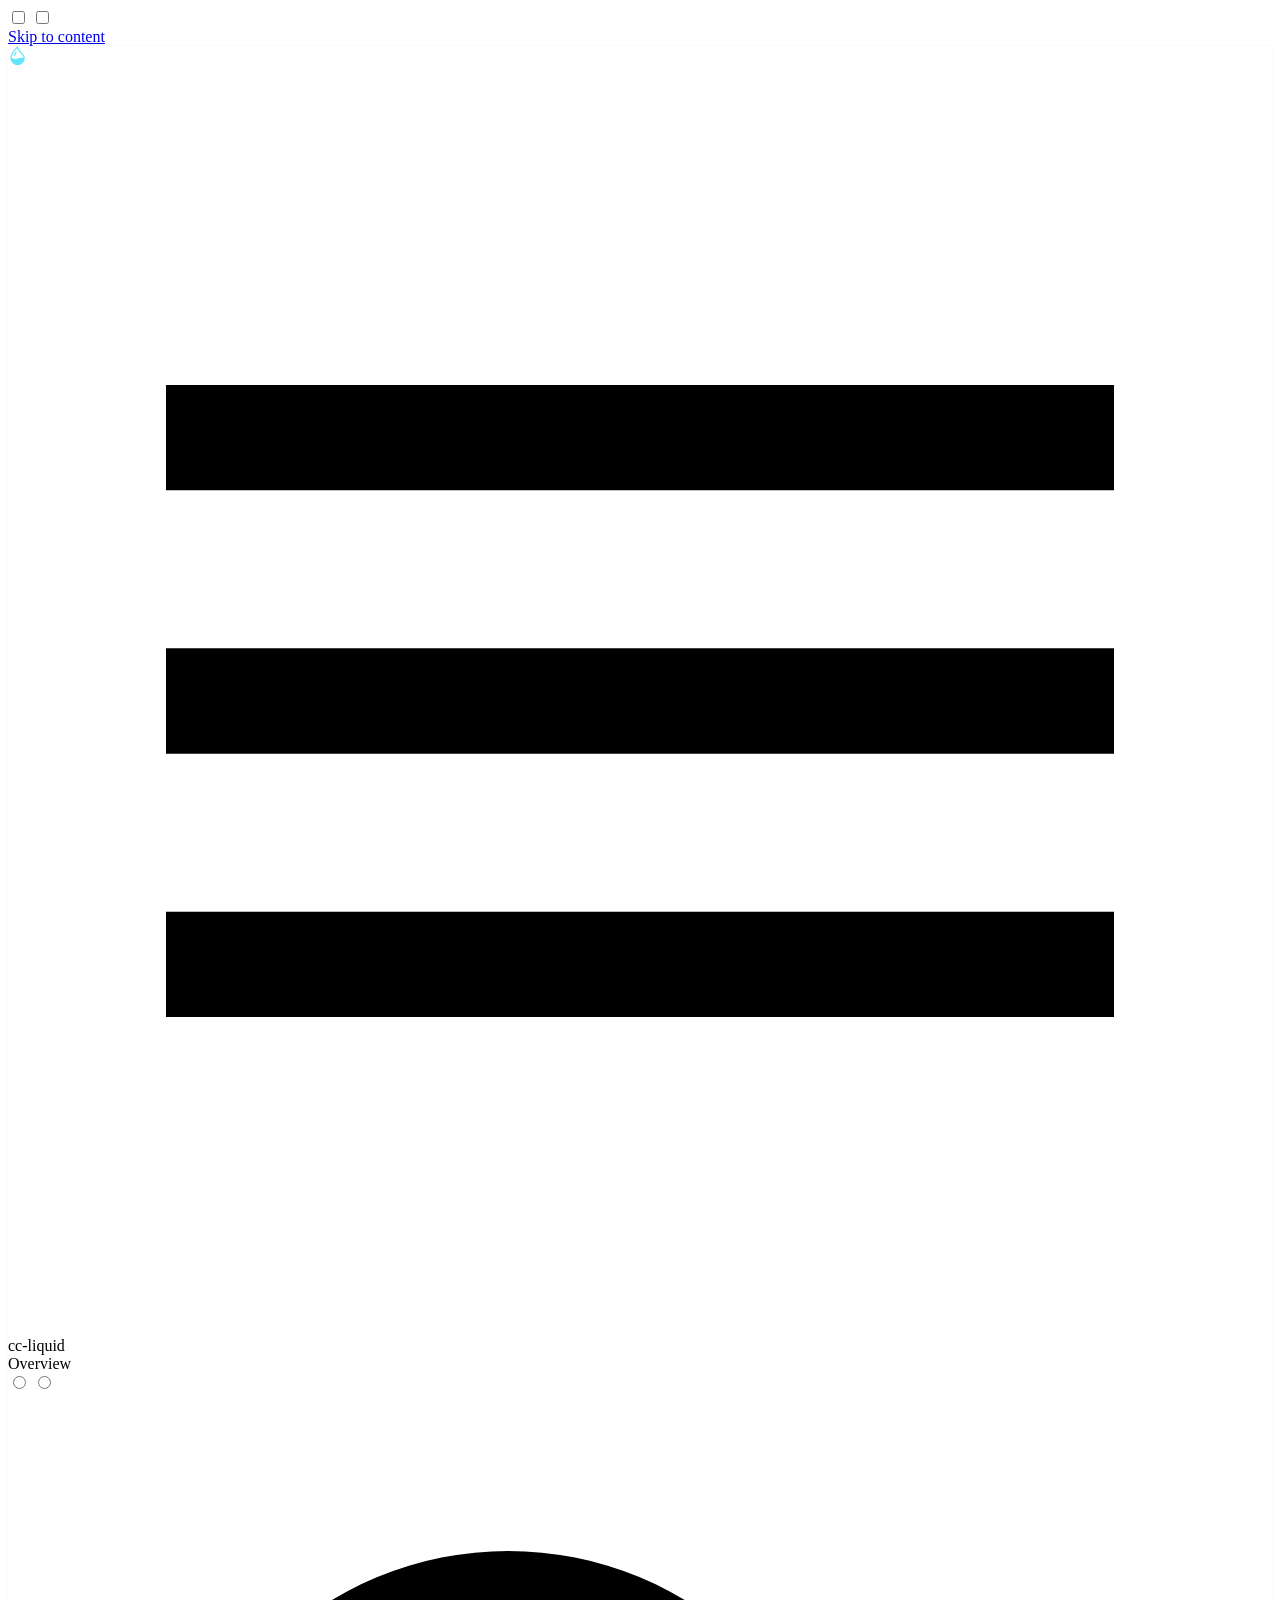
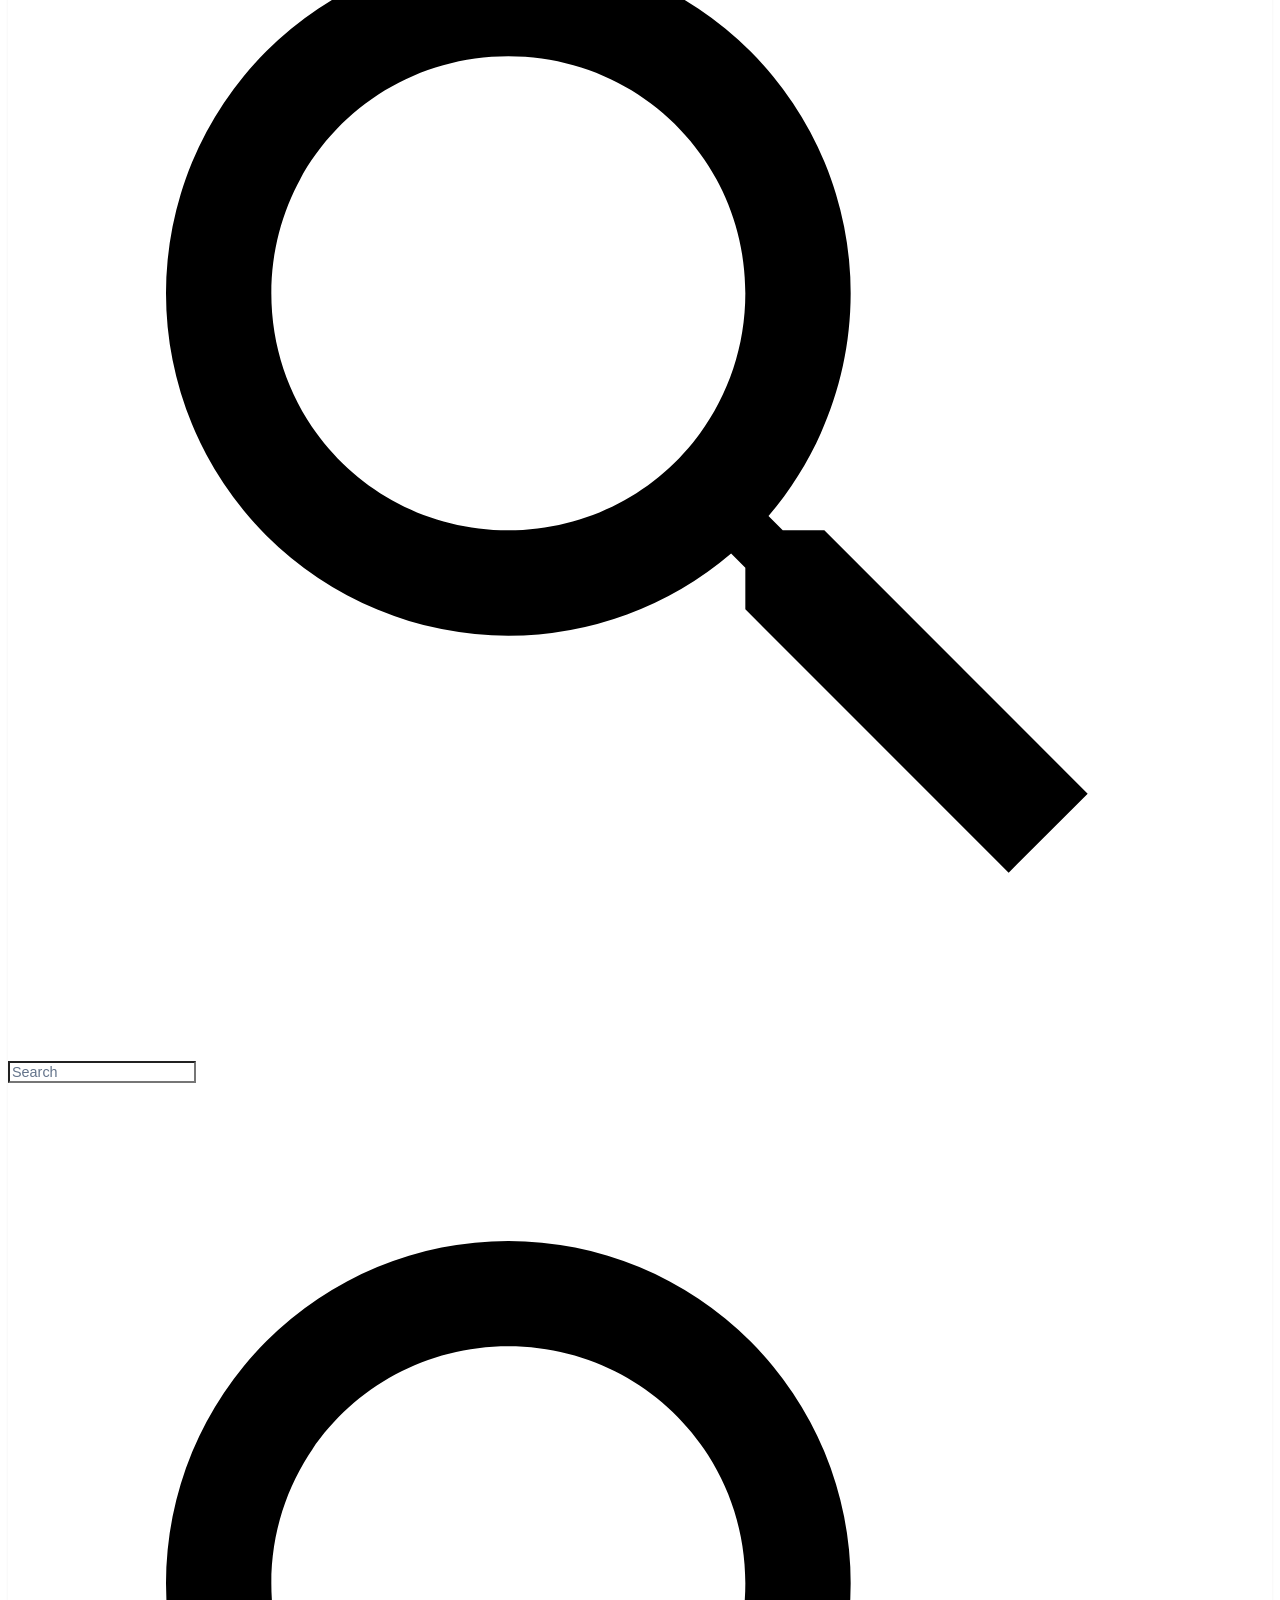
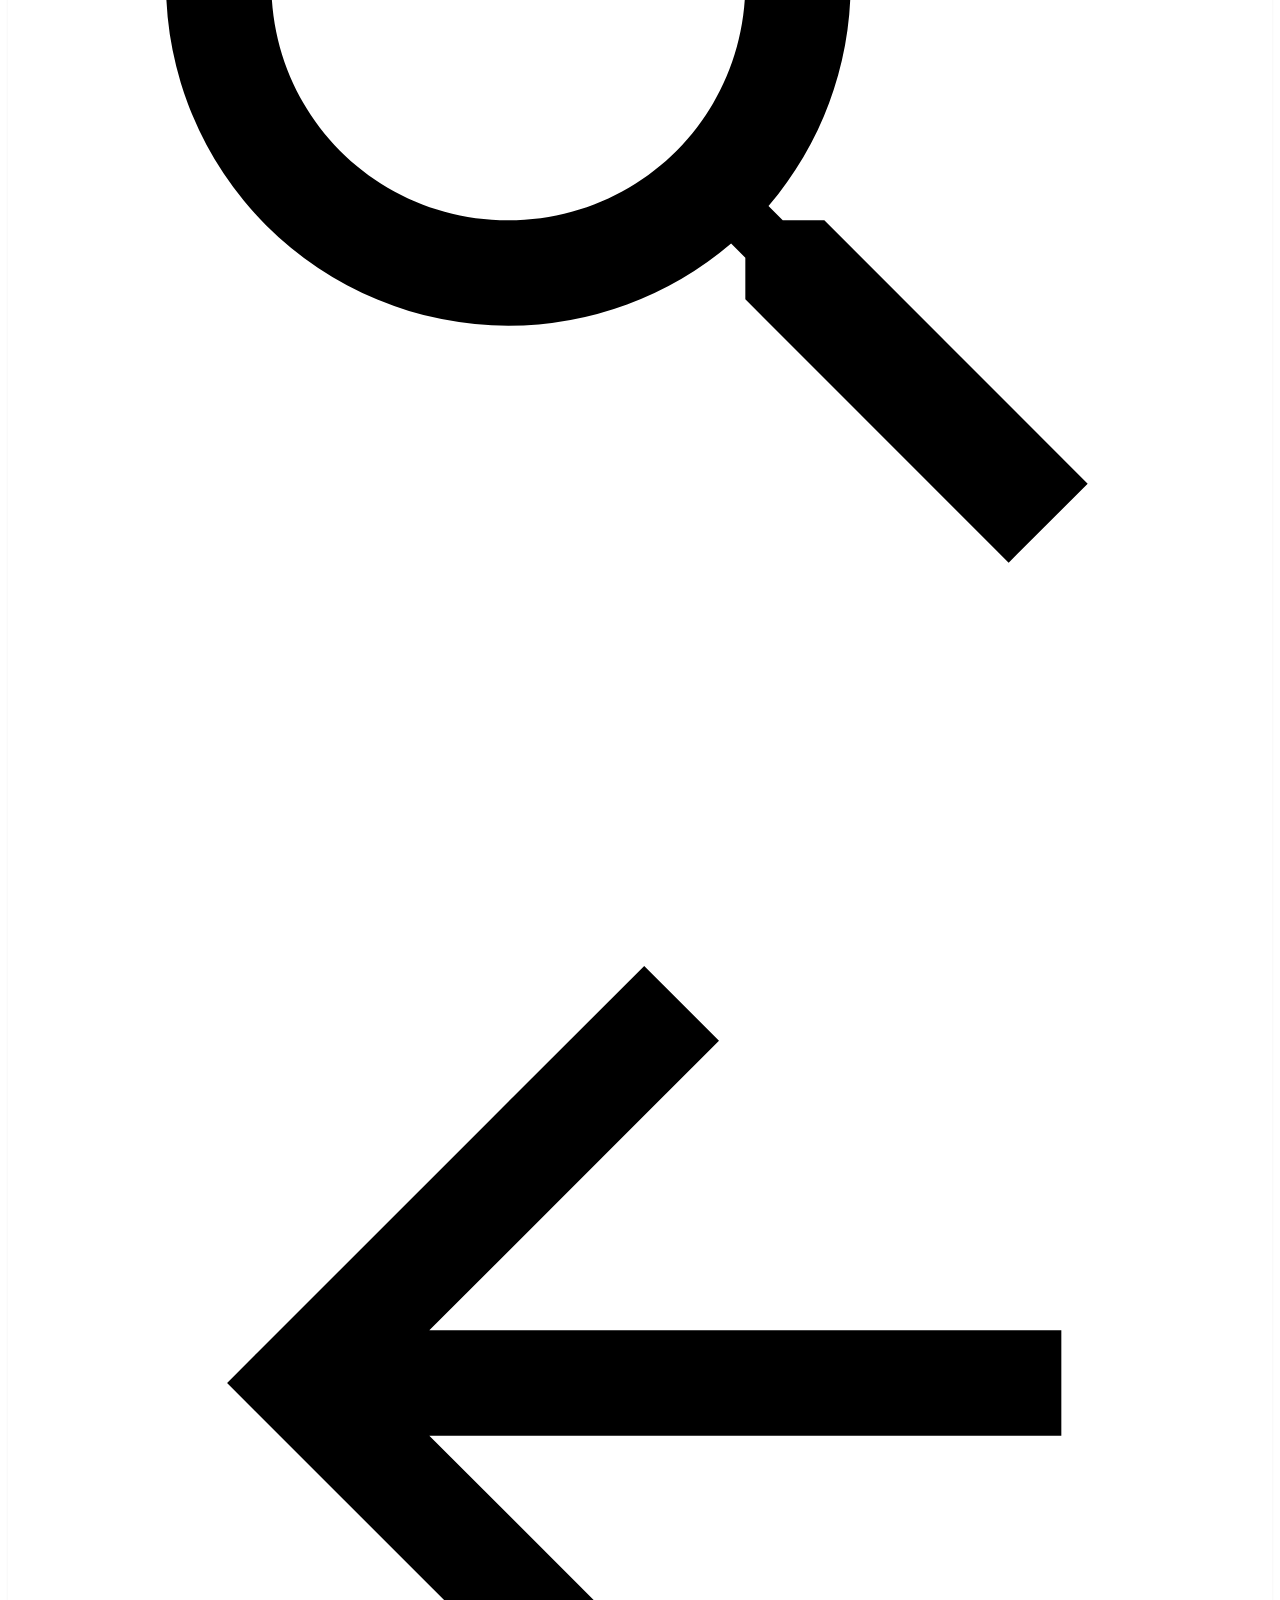
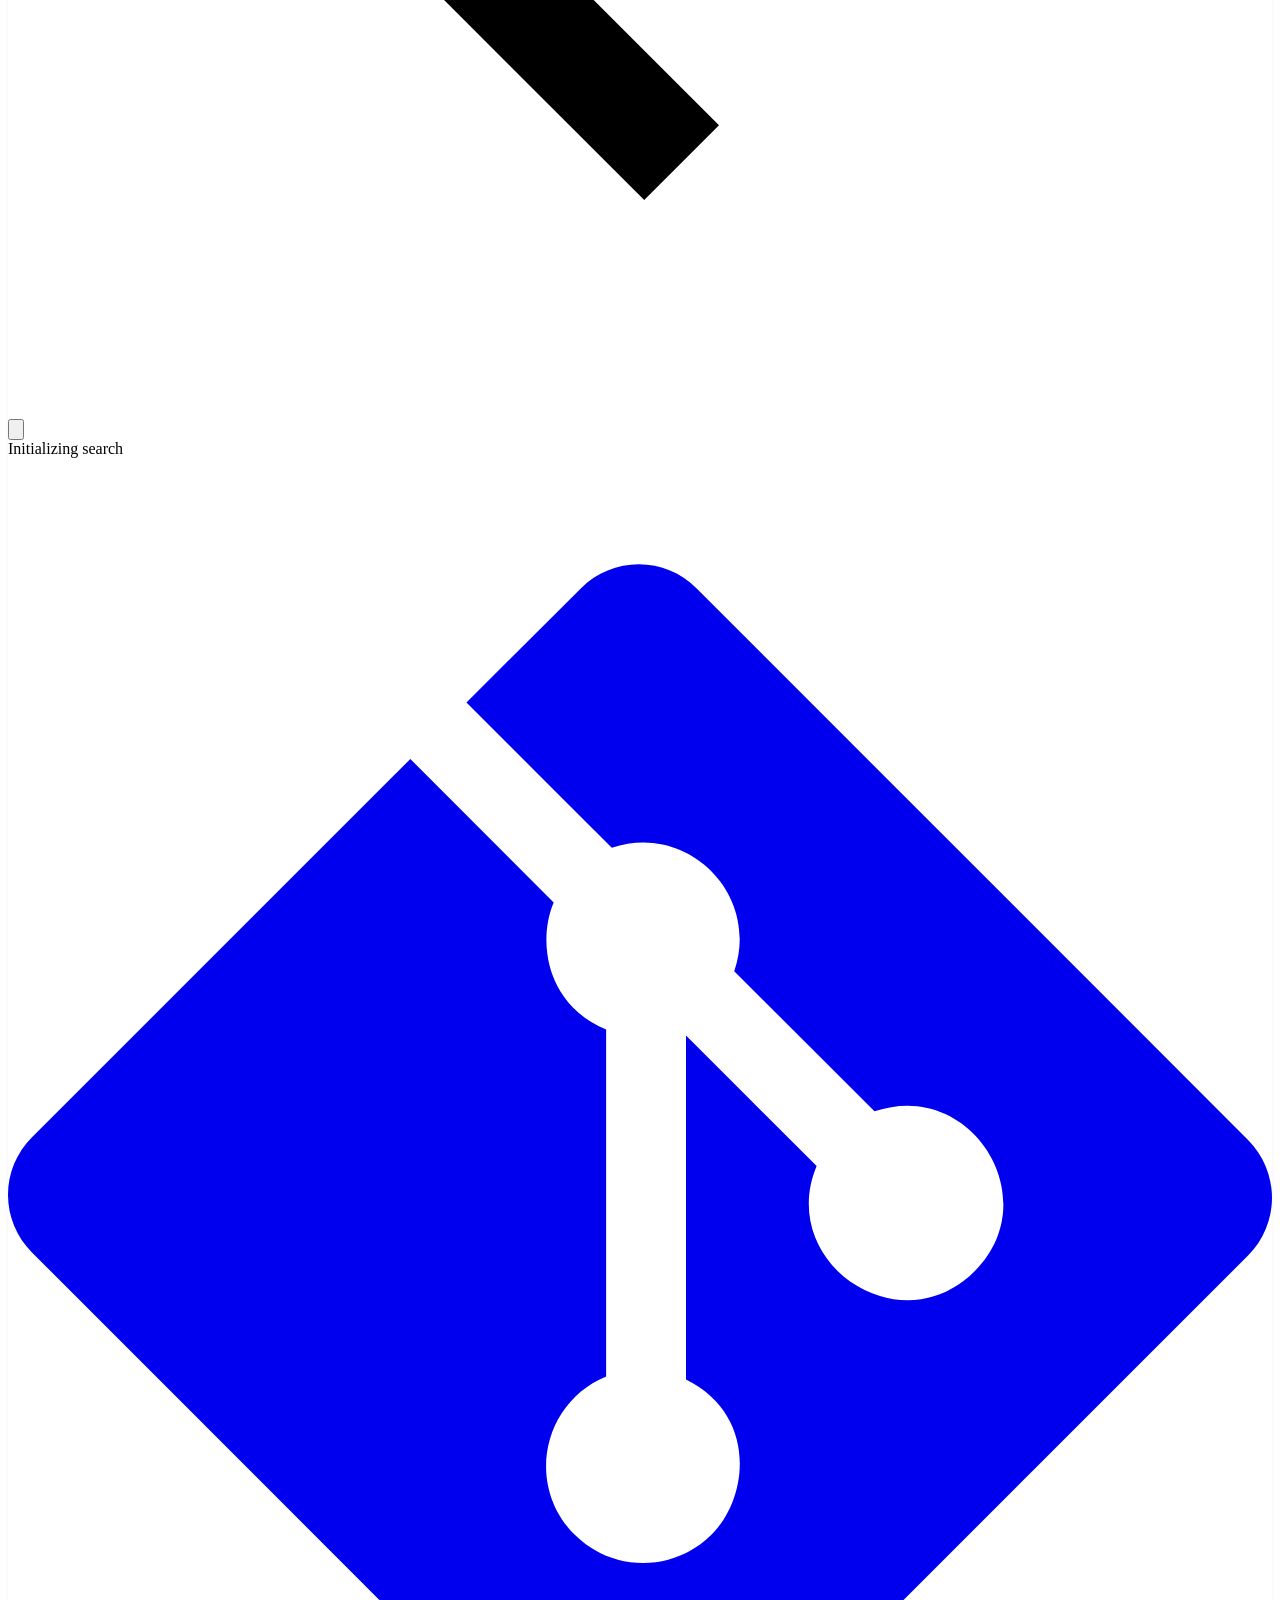
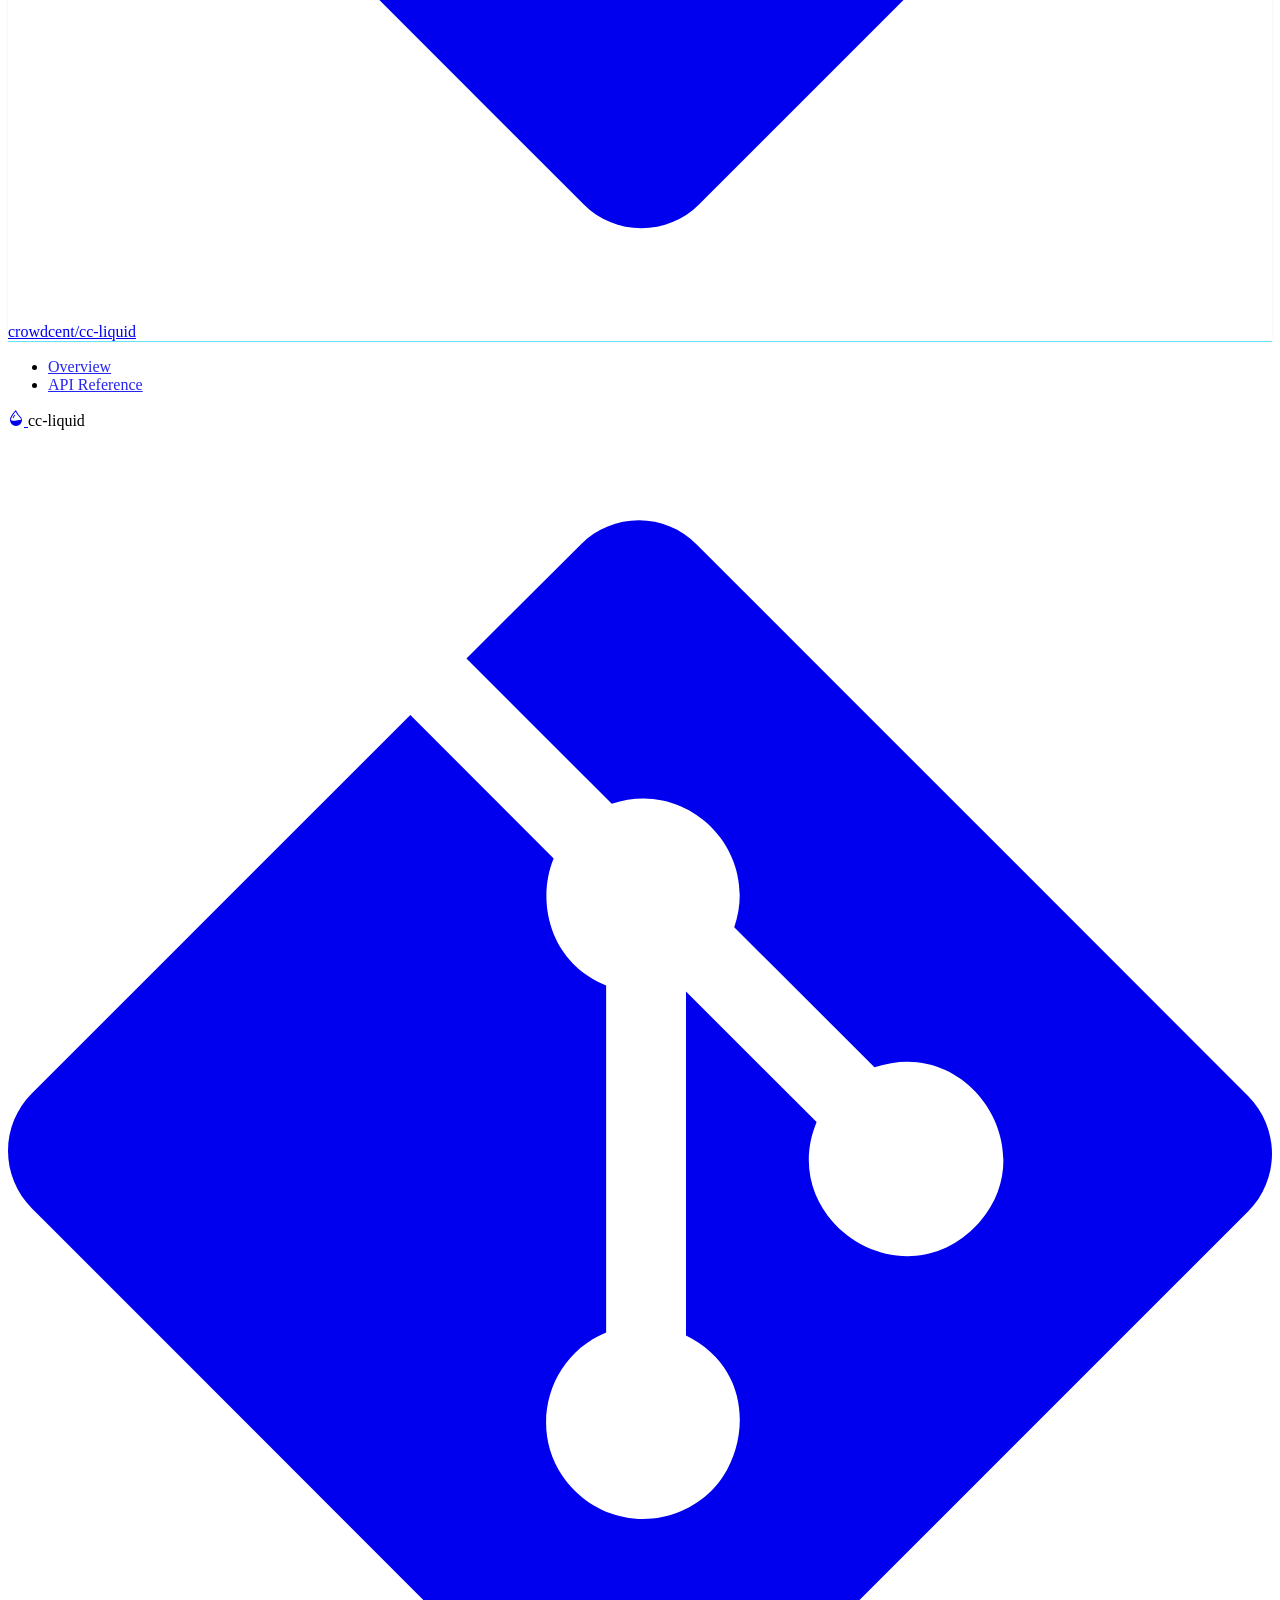
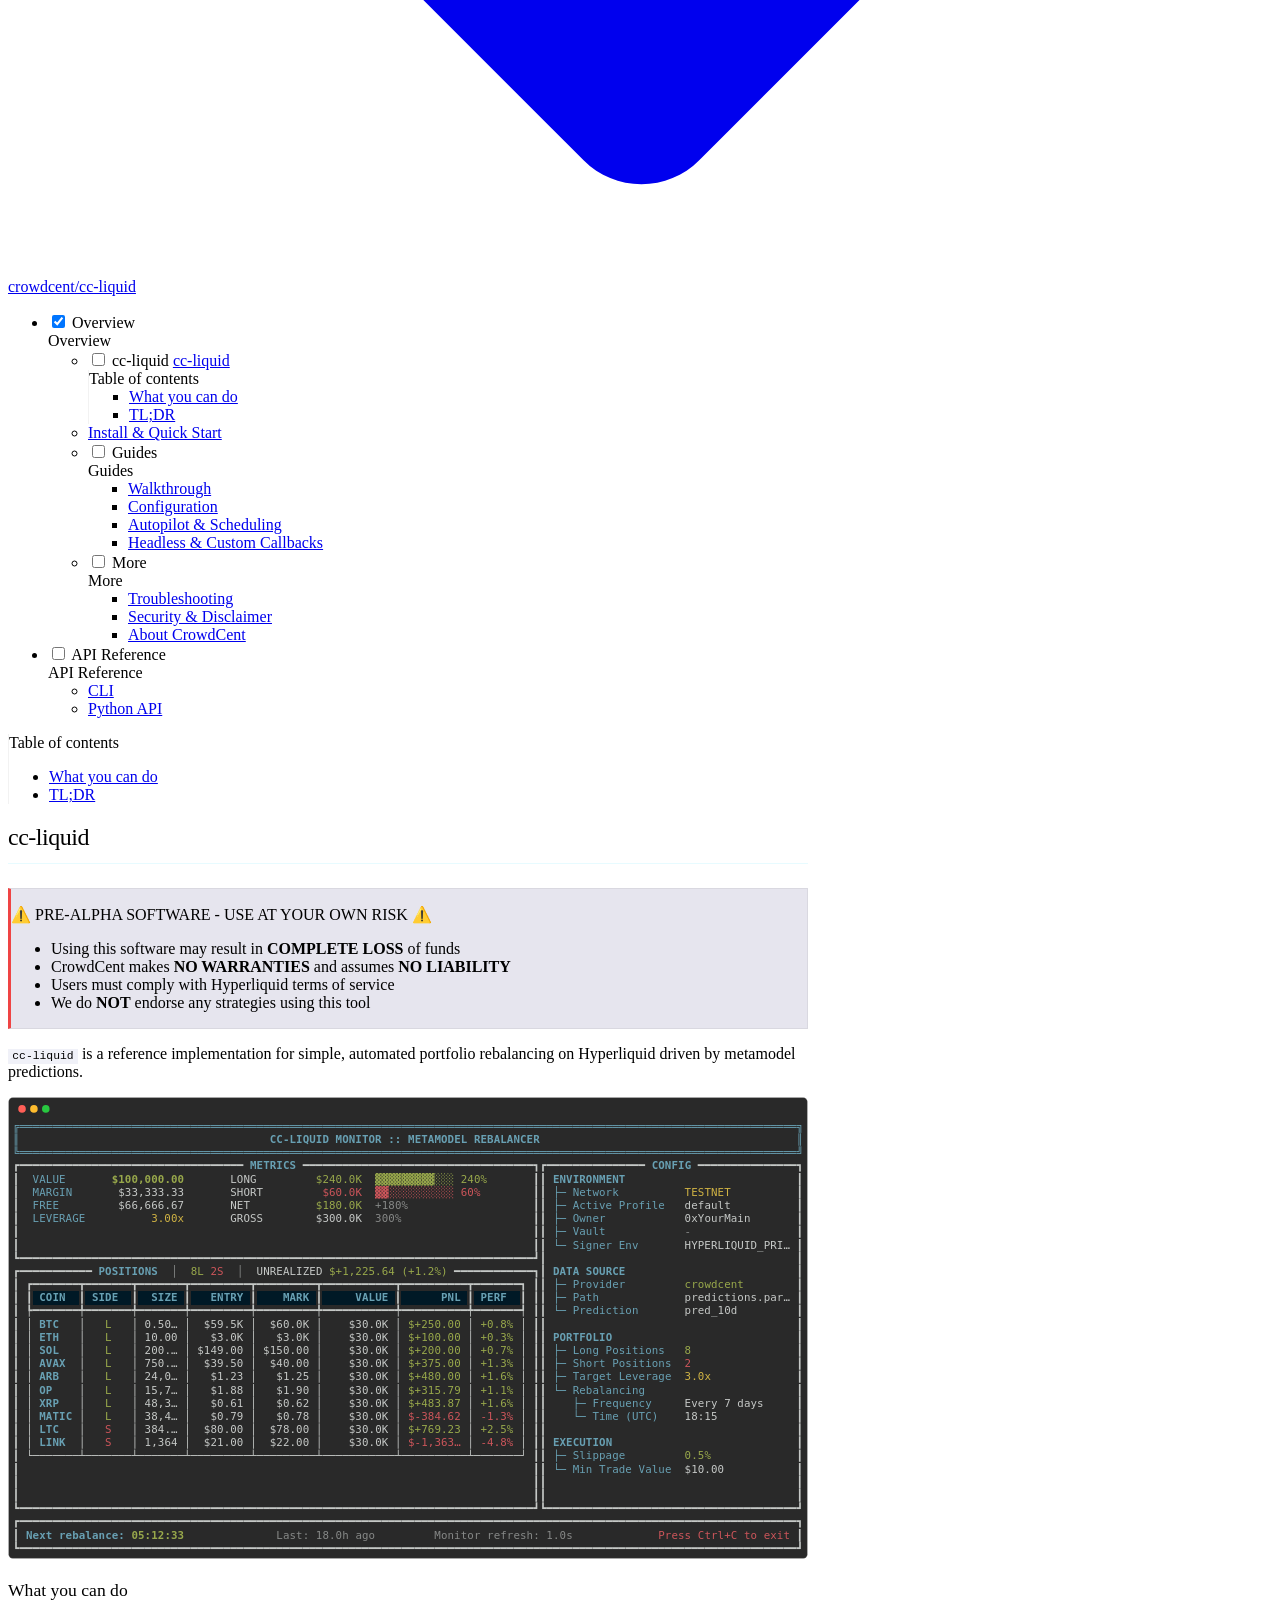
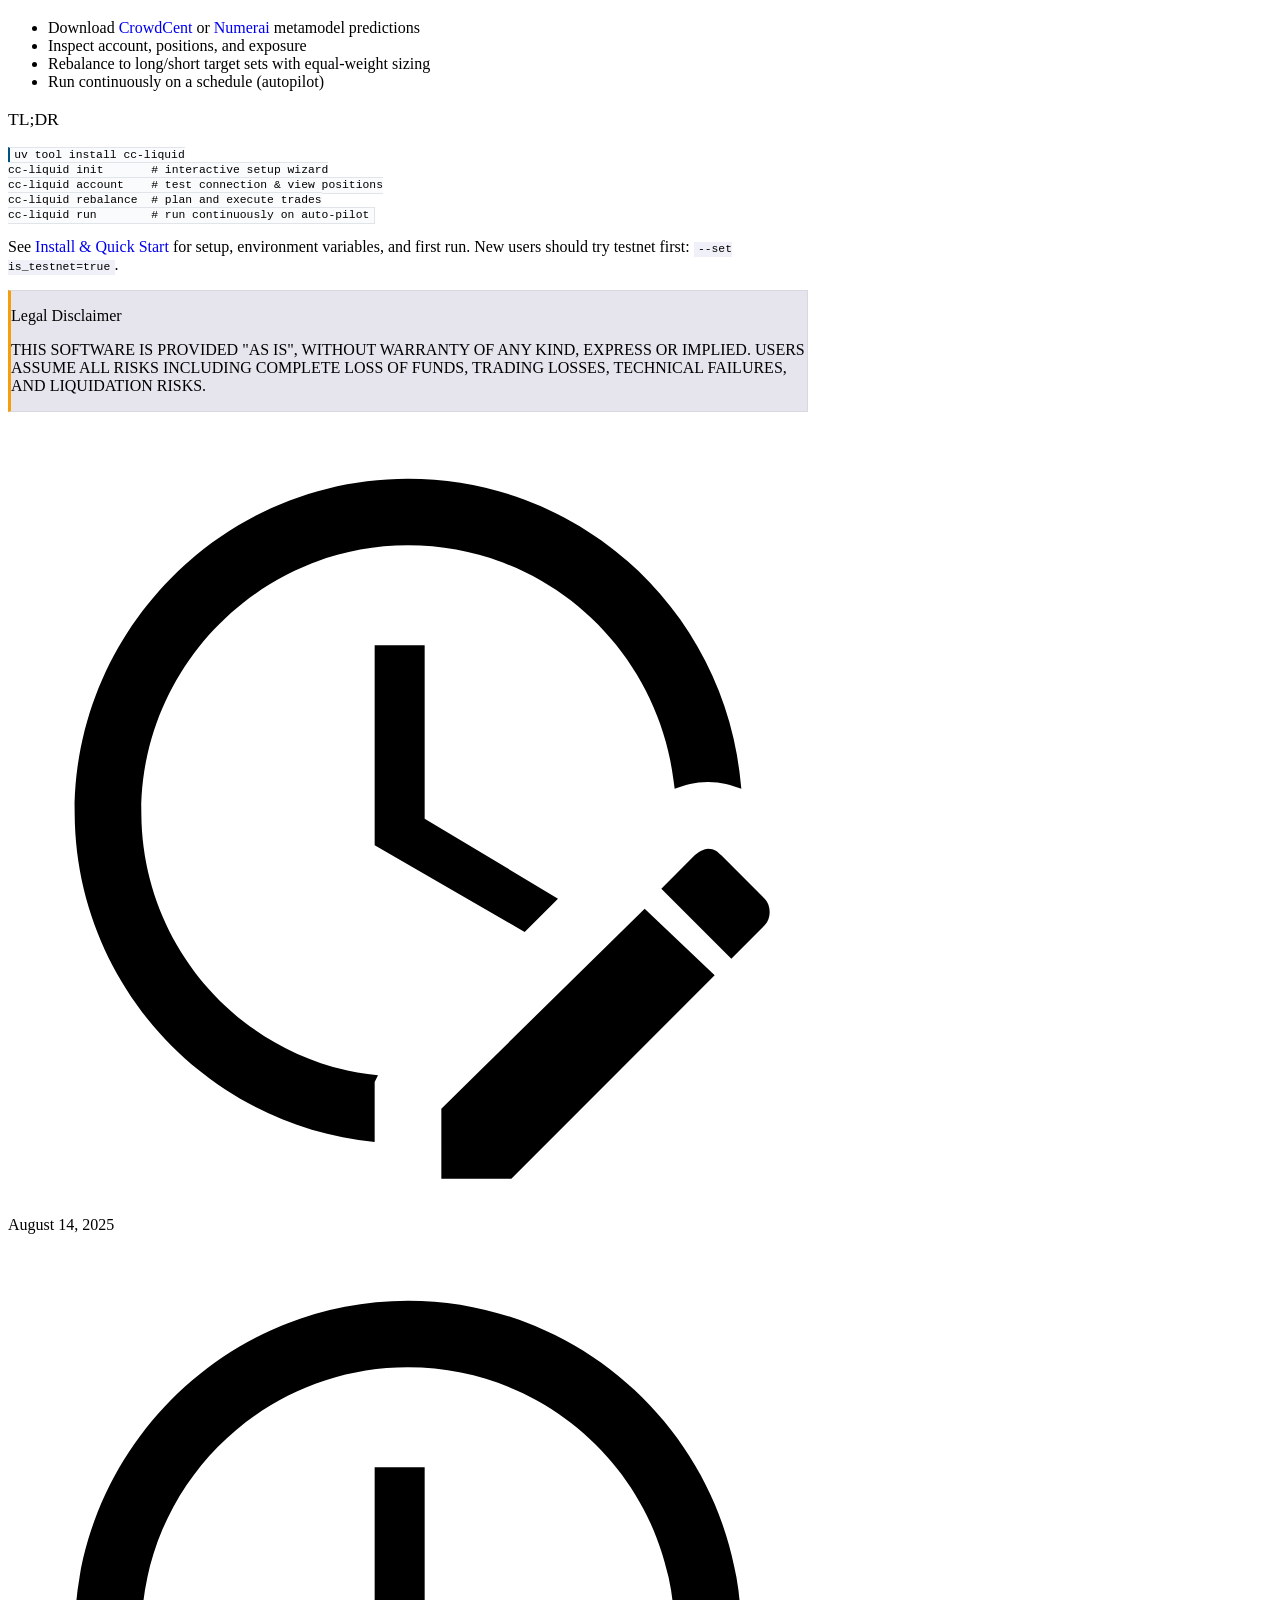
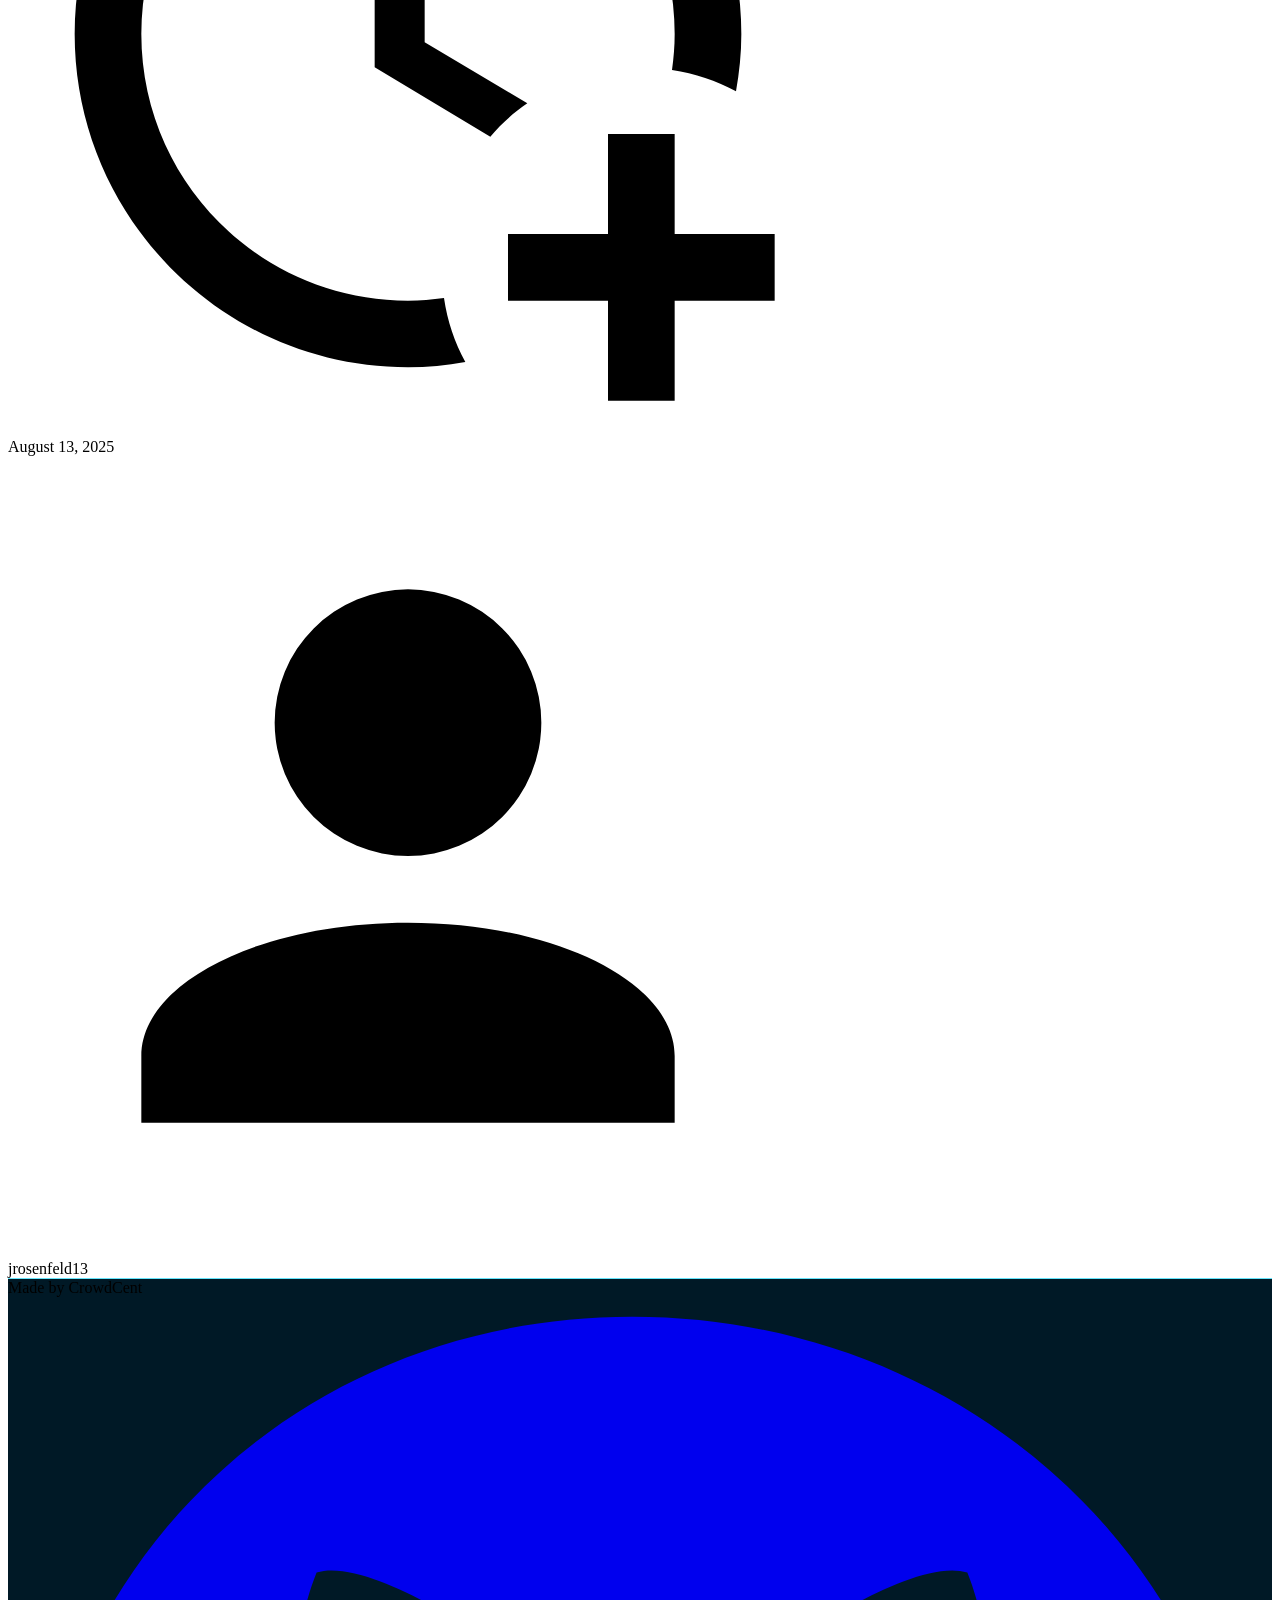
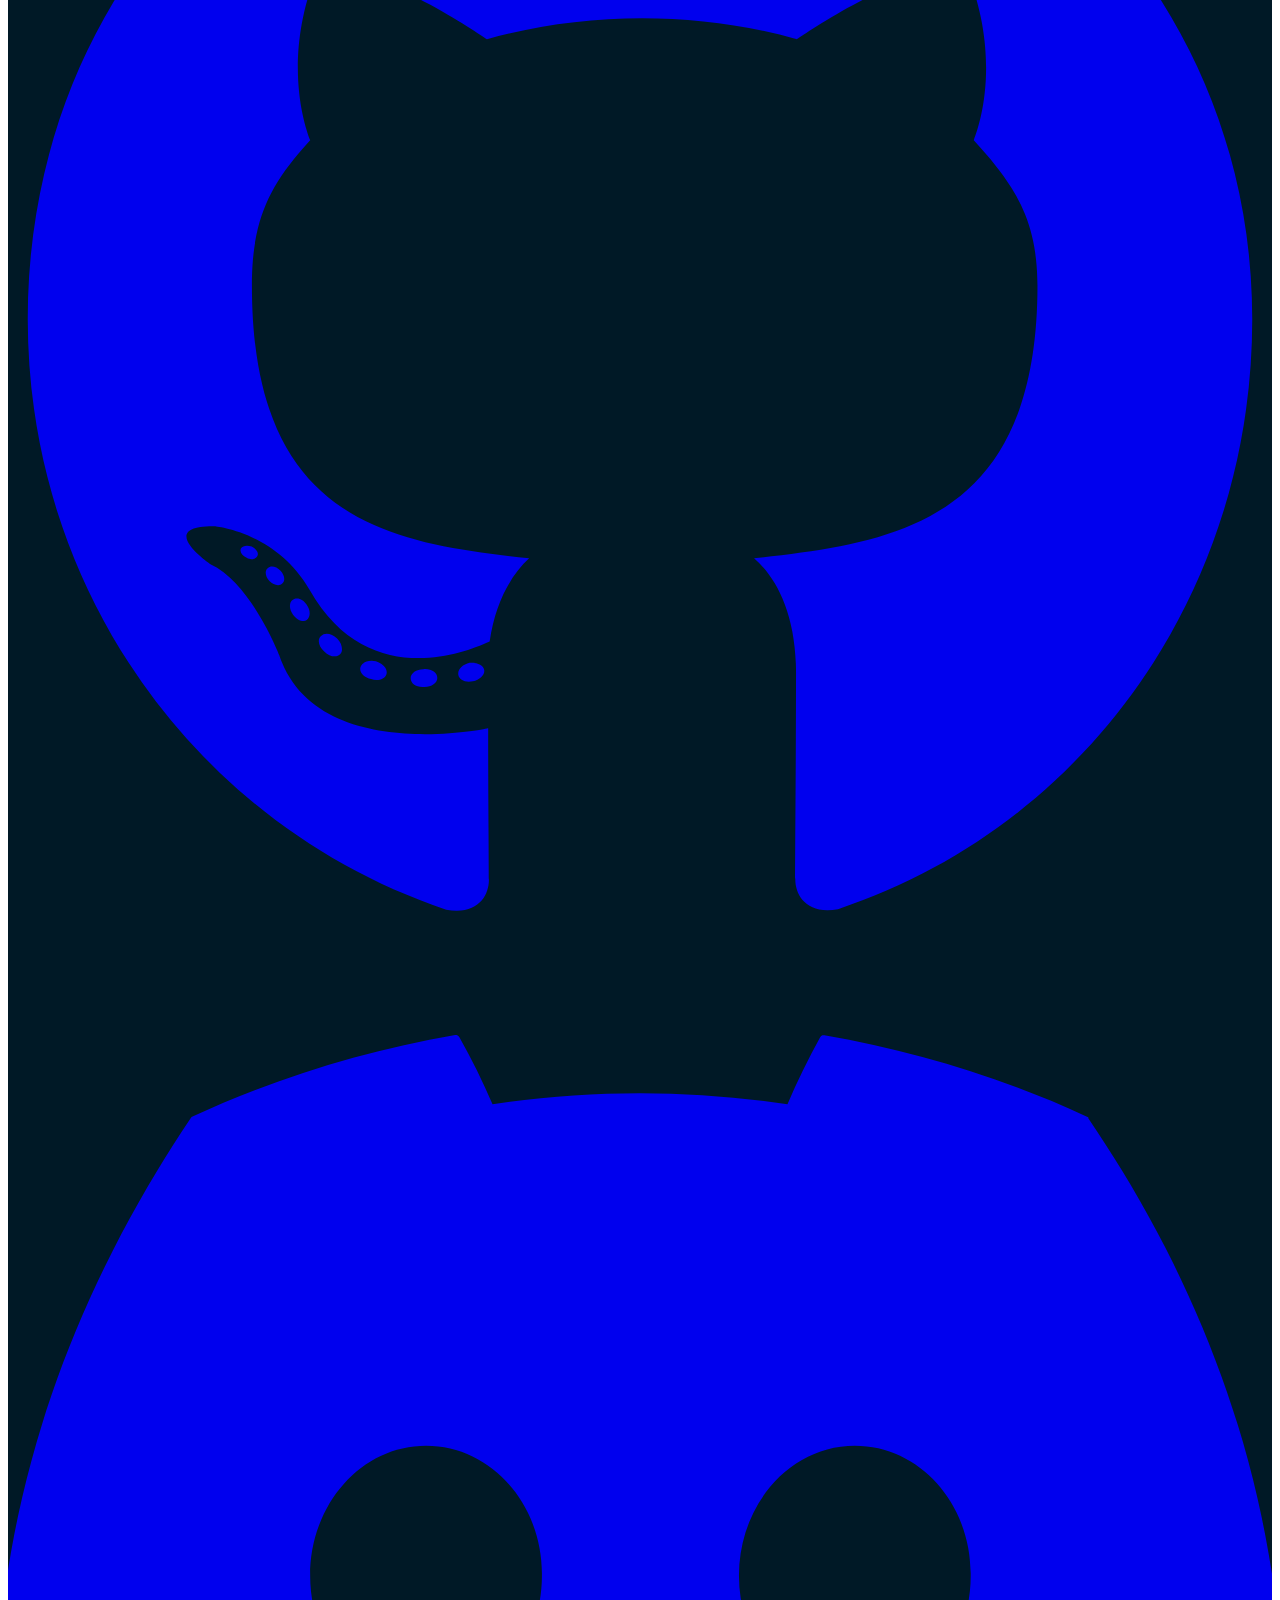
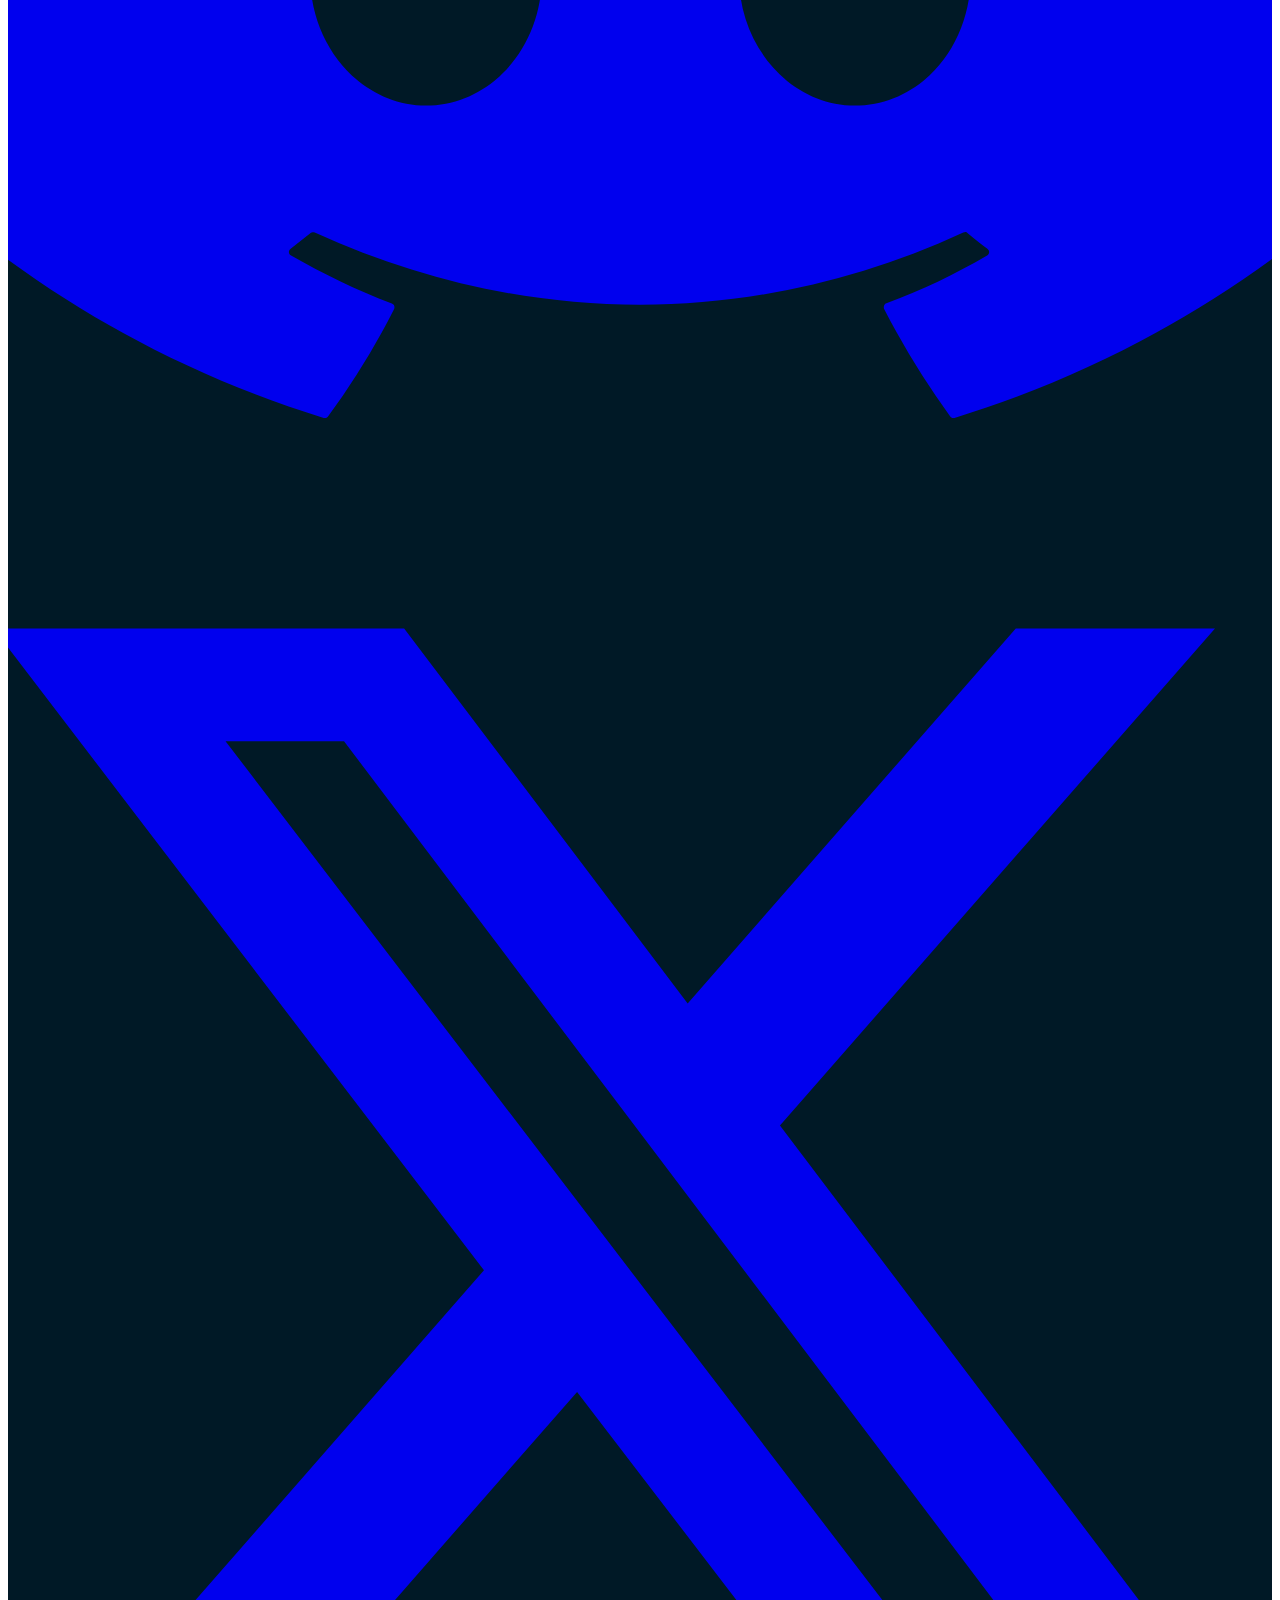
==== index.html @ 92a055ce "Deployed 7e16388 with MkDocs version: 1.6.1" ====
<!doctype html>
<html lang="en" class="no-js">
  <head>
    
      <meta charset="utf-8">
      <meta name="viewport" content="width=device-width,initial-scale=1">
      
        <meta name="description" content="CrowdCent Hyperliquid Trading Bot Documentation">
      
      
        <meta name="author" content="CrowdCent">
      
      
        <link rel="canonical" href="https://crowdcent.github.io/cc-liquid/">
      
      
      
        <link rel="next" href="install-quickstart/">
      
      
      <link rel="icon" href="images/favicon.svg">
      <meta name="generator" content="mkdocs-1.6.1, mkdocs-material-9.6.17">
    
    
      
        <title>Overview - cc-liquid</title>
      
    
    
      <link rel="stylesheet" href="assets/stylesheets/main.7e37652d.min.css">
      
        
        <link rel="stylesheet" href="assets/stylesheets/palette.06af60db.min.css">
      
      


    
    
      
    
    
      
        
        
        <link rel="preconnect" href="https://fonts.gstatic.com" crossorigin>
        <link rel="stylesheet" href="https://fonts.googleapis.com/css?family=Roboto:300,300i,400,400i,700,700i%7CRoboto+Mono:400,400i,700,700i&display=fallback">
        <style>:root{--md-text-font:"Roboto";--md-code-font:"Roboto Mono"}</style>
      
    
    
      <link rel="stylesheet" href="assets/_mkdocstrings.css">
    
      <link rel="stylesheet" href="stylesheets/extra.css">
    
    <script>__md_scope=new URL(".",location),__md_hash=e=>[...e].reduce(((e,_)=>(e<<5)-e+_.charCodeAt(0)),0),__md_get=(e,_=localStorage,t=__md_scope)=>JSON.parse(_.getItem(t.pathname+"."+e)),__md_set=(e,_,t=localStorage,a=__md_scope)=>{try{t.setItem(a.pathname+"."+e,JSON.stringify(_))}catch(e){}}</script>
    
      

    
    
    
  </head>
  
  
    
    
      
    
    
    
    
    <body dir="ltr" data-md-color-scheme="default" data-md-color-primary="blue-grey" data-md-color-accent="cyan">
  
    
    <input class="md-toggle" data-md-toggle="drawer" type="checkbox" id="__drawer" autocomplete="off">
    <input class="md-toggle" data-md-toggle="search" type="checkbox" id="__search" autocomplete="off">
    <label class="md-overlay" for="__drawer"></label>
    <div data-md-component="skip">
      
        
        <a href="#what-you-can-do" class="md-skip">
          Skip to content
        </a>
      
    </div>
    <div data-md-component="announce">
      
    </div>
    
    
      

<header class="md-header" data-md-component="header">
  <nav class="md-header__inner md-grid" aria-label="Header">
    <a href="." title="cc-liquid" class="md-header__button md-logo" aria-label="cc-liquid" data-md-component="logo">
      
  
  <svg xmlns="http://www.w3.org/2000/svg" width="16" height="16" fill="currentColor" viewBox="0 0 16 16">
  <path fill-rule="evenodd" d="M7.21.8C7.69.295 8 0 8 0q.164.544.371 1.038c.812 1.946 2.073 3.35 3.197 4.6C12.878 7.096 14 8.345 14 10a6 6 0 0 1-12 0C2 6.668 5.58 2.517 7.21.8m.413 1.021A31 31 0 0 0 5.794 3.99c-.726.95-1.436 2.008-1.96 3.07C3.304 8.133 3 9.138 3 10c0 0 2.5 1.5 5 .5s5-.5 5-.5c0-1.201-.796-2.157-2.181-3.7l-.03-.032C9.75 5.11 8.5 3.72 7.623 1.82z"/>
  <path fill-rule="evenodd" d="M4.553 7.776c.82-1.641 1.717-2.753 2.093-3.13l.708.708c-.29.29-1.128 1.311-1.907 2.87z"/>
</svg>


    </a>
    <label class="md-header__button md-icon" for="__drawer">
      
      <svg xmlns="http://www.w3.org/2000/svg" viewBox="0 0 24 24"><path d="M3 6h18v2H3zm0 5h18v2H3zm0 5h18v2H3z"/></svg>
    </label>
    <div class="md-header__title" data-md-component="header-title">
      <div class="md-header__ellipsis">
        <div class="md-header__topic">
          <span class="md-ellipsis">
            cc-liquid
          </span>
        </div>
        <div class="md-header__topic" data-md-component="header-topic">
          <span class="md-ellipsis">
            
              Overview
            
          </span>
        </div>
      </div>
    </div>
    
      
        <form class="md-header__option" data-md-component="palette">
  
    
    
    
    <input class="md-option" data-md-color-media="" data-md-color-scheme="default" data-md-color-primary="blue-grey" data-md-color-accent="cyan"  aria-label="Switch to dark mode"  type="radio" name="__palette" id="__palette_0">
    
      <label class="md-header__button md-icon" title="Switch to dark mode" for="__palette_1" hidden>
        <svg xmlns="http://www.w3.org/2000/svg" viewBox="0 0 24 24"><path d="M12 8a4 4 0 0 0-4 4 4 4 0 0 0 4 4 4 4 0 0 0 4-4 4 4 0 0 0-4-4m0 10a6 6 0 0 1-6-6 6 6 0 0 1 6-6 6 6 0 0 1 6 6 6 6 0 0 1-6 6m8-9.31V4h-4.69L12 .69 8.69 4H4v4.69L.69 12 4 15.31V20h4.69L12 23.31 15.31 20H20v-4.69L23.31 12z"/></svg>
      </label>
    
  
    
    
    
    <input class="md-option" data-md-color-media="" data-md-color-scheme="slate" data-md-color-primary="blue-grey" data-md-color-accent="cyan"  aria-label="Switch to light mode"  type="radio" name="__palette" id="__palette_1">
    
      <label class="md-header__button md-icon" title="Switch to light mode" for="__palette_0" hidden>
        <svg xmlns="http://www.w3.org/2000/svg" viewBox="0 0 24 24"><path d="M12 18c-.89 0-1.74-.2-2.5-.55C11.56 16.5 13 14.42 13 12s-1.44-4.5-3.5-5.45C10.26 6.2 11.11 6 12 6a6 6 0 0 1 6 6 6 6 0 0 1-6 6m8-9.31V4h-4.69L12 .69 8.69 4H4v4.69L.69 12 4 15.31V20h4.69L12 23.31 15.31 20H20v-4.69L23.31 12z"/></svg>
      </label>
    
  
</form>
      
    
    
      <script>var palette=__md_get("__palette");if(palette&&palette.color){if("(prefers-color-scheme)"===palette.color.media){var media=matchMedia("(prefers-color-scheme: light)"),input=document.querySelector(media.matches?"[data-md-color-media='(prefers-color-scheme: light)']":"[data-md-color-media='(prefers-color-scheme: dark)']");palette.color.media=input.getAttribute("data-md-color-media"),palette.color.scheme=input.getAttribute("data-md-color-scheme"),palette.color.primary=input.getAttribute("data-md-color-primary"),palette.color.accent=input.getAttribute("data-md-color-accent")}for(var[key,value]of Object.entries(palette.color))document.body.setAttribute("data-md-color-"+key,value)}</script>
    
    
    
      
      
        <label class="md-header__button md-icon" for="__search">
          
          <svg xmlns="http://www.w3.org/2000/svg" viewBox="0 0 24 24"><path d="M9.5 3A6.5 6.5 0 0 1 16 9.5c0 1.61-.59 3.09-1.56 4.23l.27.27h.79l5 5-1.5 1.5-5-5v-.79l-.27-.27A6.52 6.52 0 0 1 9.5 16 6.5 6.5 0 0 1 3 9.5 6.5 6.5 0 0 1 9.5 3m0 2C7 5 5 7 5 9.5S7 14 9.5 14 14 12 14 9.5 12 5 9.5 5"/></svg>
        </label>
        <div class="md-search" data-md-component="search" role="dialog">
  <label class="md-search__overlay" for="__search"></label>
  <div class="md-search__inner" role="search">
    <form class="md-search__form" name="search">
      <input type="text" class="md-search__input" name="query" aria-label="Search" placeholder="Search" autocapitalize="off" autocorrect="off" autocomplete="off" spellcheck="false" data-md-component="search-query" required>
      <label class="md-search__icon md-icon" for="__search">
        
        <svg xmlns="http://www.w3.org/2000/svg" viewBox="0 0 24 24"><path d="M9.5 3A6.5 6.5 0 0 1 16 9.5c0 1.61-.59 3.09-1.56 4.23l.27.27h.79l5 5-1.5 1.5-5-5v-.79l-.27-.27A6.52 6.52 0 0 1 9.5 16 6.5 6.5 0 0 1 3 9.5 6.5 6.5 0 0 1 9.5 3m0 2C7 5 5 7 5 9.5S7 14 9.5 14 14 12 14 9.5 12 5 9.5 5"/></svg>
        
        <svg xmlns="http://www.w3.org/2000/svg" viewBox="0 0 24 24"><path d="M20 11v2H8l5.5 5.5-1.42 1.42L4.16 12l7.92-7.92L13.5 5.5 8 11z"/></svg>
      </label>
      <nav class="md-search__options" aria-label="Search">
        
        <button type="reset" class="md-search__icon md-icon" title="Clear" aria-label="Clear" tabindex="-1">
          
          <svg xmlns="http://www.w3.org/2000/svg" viewBox="0 0 24 24"><path d="M19 6.41 17.59 5 12 10.59 6.41 5 5 6.41 10.59 12 5 17.59 6.41 19 12 13.41 17.59 19 19 17.59 13.41 12z"/></svg>
        </button>
      </nav>
      
        <div class="md-search__suggest" data-md-component="search-suggest"></div>
      
    </form>
    <div class="md-search__output">
      <div class="md-search__scrollwrap" tabindex="0" data-md-scrollfix>
        <div class="md-search-result" data-md-component="search-result">
          <div class="md-search-result__meta">
            Initializing search
          </div>
          <ol class="md-search-result__list" role="presentation"></ol>
        </div>
      </div>
    </div>
  </div>
</div>
      
    
    
      <div class="md-header__source">
        <a href="https://github.com/crowdcent/cc-liquid" title="Go to repository" class="md-source" data-md-component="source">
  <div class="md-source__icon md-icon">
    
    <svg xmlns="http://www.w3.org/2000/svg" viewBox="0 0 448 512"><!--! Font Awesome Free 7.0.0 by @fontawesome - https://fontawesome.com License - https://fontawesome.com/license/free (Icons: CC BY 4.0, Fonts: SIL OFL 1.1, Code: MIT License) Copyright 2025 Fonticons, Inc.--><path fill="currentColor" d="M439.6 236.1 244 40.5c-5.4-5.5-12.8-8.5-20.4-8.5s-15 3-20.4 8.4L162.5 81l51.5 51.5c27.1-9.1 52.7 16.8 43.4 43.7l49.7 49.7c34.2-11.8 61.2 31 35.5 56.7-26.5 26.5-70.2-2.9-56-37.3L240.3 199v121.9c25.3 12.5 22.3 41.8 9.1 55-6.4 6.4-15.2 10.1-24.3 10.1s-17.8-3.6-24.3-10.1c-17.6-17.6-11.1-46.9 11.2-56v-123c-20.8-8.5-24.6-30.7-18.6-45L142.6 101 8.5 235.1C3 240.6 0 247.9 0 255.5s3 15 8.5 20.4l195.6 195.7c5.4 5.4 12.7 8.4 20.4 8.4s15-3 20.4-8.4l194.7-194.7c5.4-5.4 8.4-12.8 8.4-20.4s-3-15-8.4-20.4"/></svg>
  </div>
  <div class="md-source__repository">
    crowdcent/cc-liquid
  </div>
</a>
      </div>
    
  </nav>
  
</header>
    
    <div class="md-container" data-md-component="container">
      
      
        
          
            
<nav class="md-tabs" aria-label="Tabs" data-md-component="tabs">
  <div class="md-grid">
    <ul class="md-tabs__list">
      
        
  
  
  
    
  
  
    
    
      <li class="md-tabs__item md-tabs__item--active">
        <a href="." class="md-tabs__link">
          
  
  
  Overview

        </a>
      </li>
    
  

      
        
  
  
  
  
    
    
      <li class="md-tabs__item">
        <a href="api/cli/" class="md-tabs__link">
          
  
  
  API Reference

        </a>
      </li>
    
  

      
    </ul>
  </div>
</nav>
          
        
      
      <main class="md-main" data-md-component="main">
        <div class="md-main__inner md-grid">
          
            
              
              <div class="md-sidebar md-sidebar--primary" data-md-component="sidebar" data-md-type="navigation" >
                <div class="md-sidebar__scrollwrap">
                  <div class="md-sidebar__inner">
                    


  


<nav class="md-nav md-nav--primary md-nav--lifted" aria-label="Navigation" data-md-level="0">
  <label class="md-nav__title" for="__drawer">
    <a href="." title="cc-liquid" class="md-nav__button md-logo" aria-label="cc-liquid" data-md-component="logo">
      
  
  <svg xmlns="http://www.w3.org/2000/svg" width="16" height="16" fill="currentColor" viewBox="0 0 16 16">
  <path fill-rule="evenodd" d="M7.21.8C7.69.295 8 0 8 0q.164.544.371 1.038c.812 1.946 2.073 3.35 3.197 4.6C12.878 7.096 14 8.345 14 10a6 6 0 0 1-12 0C2 6.668 5.58 2.517 7.21.8m.413 1.021A31 31 0 0 0 5.794 3.99c-.726.95-1.436 2.008-1.96 3.07C3.304 8.133 3 9.138 3 10c0 0 2.5 1.5 5 .5s5-.5 5-.5c0-1.201-.796-2.157-2.181-3.7l-.03-.032C9.75 5.11 8.5 3.72 7.623 1.82z"/>
  <path fill-rule="evenodd" d="M4.553 7.776c.82-1.641 1.717-2.753 2.093-3.13l.708.708c-.29.29-1.128 1.311-1.907 2.87z"/>
</svg>


    </a>
    cc-liquid
  </label>
  
    <div class="md-nav__source">
      <a href="https://github.com/crowdcent/cc-liquid" title="Go to repository" class="md-source" data-md-component="source">
  <div class="md-source__icon md-icon">
    
    <svg xmlns="http://www.w3.org/2000/svg" viewBox="0 0 448 512"><!--! Font Awesome Free 7.0.0 by @fontawesome - https://fontawesome.com License - https://fontawesome.com/license/free (Icons: CC BY 4.0, Fonts: SIL OFL 1.1, Code: MIT License) Copyright 2025 Fonticons, Inc.--><path fill="currentColor" d="M439.6 236.1 244 40.5c-5.4-5.5-12.8-8.5-20.4-8.5s-15 3-20.4 8.4L162.5 81l51.5 51.5c27.1-9.1 52.7 16.8 43.4 43.7l49.7 49.7c34.2-11.8 61.2 31 35.5 56.7-26.5 26.5-70.2-2.9-56-37.3L240.3 199v121.9c25.3 12.5 22.3 41.8 9.1 55-6.4 6.4-15.2 10.1-24.3 10.1s-17.8-3.6-24.3-10.1c-17.6-17.6-11.1-46.9 11.2-56v-123c-20.8-8.5-24.6-30.7-18.6-45L142.6 101 8.5 235.1C3 240.6 0 247.9 0 255.5s3 15 8.5 20.4l195.6 195.7c5.4 5.4 12.7 8.4 20.4 8.4s15-3 20.4-8.4l194.7-194.7c5.4-5.4 8.4-12.8 8.4-20.4s-3-15-8.4-20.4"/></svg>
  </div>
  <div class="md-source__repository">
    crowdcent/cc-liquid
  </div>
</a>
    </div>
  
  <ul class="md-nav__list" data-md-scrollfix>
    
      
      
  
  
    
  
  
  
    
    
    
    
      
        
        
      
      
        
      
    
    
    <li class="md-nav__item md-nav__item--active md-nav__item--section md-nav__item--nested">
      
        
        
        <input class="md-nav__toggle md-toggle " type="checkbox" id="__nav_1" checked>
        
          
          <label class="md-nav__link" for="__nav_1" id="__nav_1_label" tabindex="">
            
  
  
  <span class="md-ellipsis">
    Overview
    
  </span>
  

            <span class="md-nav__icon md-icon"></span>
          </label>
        
        <nav class="md-nav" data-md-level="1" aria-labelledby="__nav_1_label" aria-expanded="true">
          <label class="md-nav__title" for="__nav_1">
            <span class="md-nav__icon md-icon"></span>
            Overview
          </label>
          <ul class="md-nav__list" data-md-scrollfix>
            
              
                
  
  
    
  
  
  
    <li class="md-nav__item md-nav__item--active">
      
      <input class="md-nav__toggle md-toggle" type="checkbox" id="__toc">
      
      
      
        <label class="md-nav__link md-nav__link--active" for="__toc">
          
  
  
  <span class="md-ellipsis">
    cc-liquid
    
  </span>
  

          <span class="md-nav__icon md-icon"></span>
        </label>
      
      <a href="." class="md-nav__link md-nav__link--active">
        
  
  
  <span class="md-ellipsis">
    cc-liquid
    
  </span>
  

      </a>
      
        

<nav class="md-nav md-nav--secondary" aria-label="Table of contents">
  
  
  
  
    <label class="md-nav__title" for="__toc">
      <span class="md-nav__icon md-icon"></span>
      Table of contents
    </label>
    <ul class="md-nav__list" data-md-component="toc" data-md-scrollfix>
      
        <li class="md-nav__item">
  <a href="#what-you-can-do" class="md-nav__link">
    <span class="md-ellipsis">
      What you can do
    </span>
  </a>
  
</li>
      
        <li class="md-nav__item">
  <a href="#tldr" class="md-nav__link">
    <span class="md-ellipsis">
      TL;DR
    </span>
  </a>
  
</li>
      
    </ul>
  
</nav>
      
    </li>
  

              
            
              
                
  
  
  
  
    <li class="md-nav__item">
      <a href="install-quickstart/" class="md-nav__link">
        
  
  
  <span class="md-ellipsis">
    Install & Quick Start
    
  </span>
  

      </a>
    </li>
  

              
            
              
                
  
  
  
  
    
    
    
    
      
      
        
          
          
        
      
    
    
    <li class="md-nav__item md-nav__item--section md-nav__item--nested">
      
        
        
          
        
        <input class="md-nav__toggle md-toggle md-toggle--indeterminate" type="checkbox" id="__nav_1_3" >
        
          
          <label class="md-nav__link" for="__nav_1_3" id="__nav_1_3_label" tabindex="">
            
  
  
  <span class="md-ellipsis">
    Guides
    
  </span>
  

            <span class="md-nav__icon md-icon"></span>
          </label>
        
        <nav class="md-nav" data-md-level="2" aria-labelledby="__nav_1_3_label" aria-expanded="false">
          <label class="md-nav__title" for="__nav_1_3">
            <span class="md-nav__icon md-icon"></span>
            Guides
          </label>
          <ul class="md-nav__list" data-md-scrollfix>
            
              
                
  
  
  
  
    <li class="md-nav__item">
      <a href="walkthrough/" class="md-nav__link">
        
  
  
  <span class="md-ellipsis">
    Walkthrough
    
  </span>
  

      </a>
    </li>
  

              
            
              
                
  
  
  
  
    <li class="md-nav__item">
      <a href="configuration/" class="md-nav__link">
        
  
  
  <span class="md-ellipsis">
    Configuration
    
  </span>
  

      </a>
    </li>
  

              
            
              
                
  
  
  
  
    <li class="md-nav__item">
      <a href="autopilot/" class="md-nav__link">
        
  
  
  <span class="md-ellipsis">
    Autopilot & Scheduling
    
  </span>
  

      </a>
    </li>
  

              
            
              
                
  
  
  
  
    <li class="md-nav__item">
      <a href="headless/" class="md-nav__link">
        
  
  
  <span class="md-ellipsis">
    Headless & Custom Callbacks
    
  </span>
  

      </a>
    </li>
  

              
            
          </ul>
        </nav>
      
    </li>
  

              
            
              
                
  
  
  
  
    
    
    
    
      
      
        
          
          
        
      
    
    
    <li class="md-nav__item md-nav__item--section md-nav__item--nested">
      
        
        
          
        
        <input class="md-nav__toggle md-toggle md-toggle--indeterminate" type="checkbox" id="__nav_1_4" >
        
          
          <label class="md-nav__link" for="__nav_1_4" id="__nav_1_4_label" tabindex="">
            
  
  
  <span class="md-ellipsis">
    More
    
  </span>
  

            <span class="md-nav__icon md-icon"></span>
          </label>
        
        <nav class="md-nav" data-md-level="2" aria-labelledby="__nav_1_4_label" aria-expanded="false">
          <label class="md-nav__title" for="__nav_1_4">
            <span class="md-nav__icon md-icon"></span>
            More
          </label>
          <ul class="md-nav__list" data-md-scrollfix>
            
              
                
  
  
  
  
    <li class="md-nav__item">
      <a href="troubleshooting/" class="md-nav__link">
        
  
  
  <span class="md-ellipsis">
    Troubleshooting
    
  </span>
  

      </a>
    </li>
  

              
            
              
                
  
  
  
  
    <li class="md-nav__item">
      <a href="security/" class="md-nav__link">
        
  
  
  <span class="md-ellipsis">
    Security & Disclaimer
    
  </span>
  

      </a>
    </li>
  

              
            
              
                
  
  
  
  
    <li class="md-nav__item">
      <a href="https://crowdcent.com/about/" class="md-nav__link">
        
  
  
  <span class="md-ellipsis">
    About CrowdCent
    
  </span>
  

      </a>
    </li>
  

              
            
          </ul>
        </nav>
      
    </li>
  

              
            
          </ul>
        </nav>
      
    </li>
  

    
      
      
  
  
  
  
    
    
    
    
      
      
        
      
    
    
    <li class="md-nav__item md-nav__item--nested">
      
        
        
          
        
        <input class="md-nav__toggle md-toggle md-toggle--indeterminate" type="checkbox" id="__nav_2" >
        
          
          <label class="md-nav__link" for="__nav_2" id="__nav_2_label" tabindex="0">
            
  
  
  <span class="md-ellipsis">
    API Reference
    
  </span>
  

            <span class="md-nav__icon md-icon"></span>
          </label>
        
        <nav class="md-nav" data-md-level="1" aria-labelledby="__nav_2_label" aria-expanded="false">
          <label class="md-nav__title" for="__nav_2">
            <span class="md-nav__icon md-icon"></span>
            API Reference
          </label>
          <ul class="md-nav__list" data-md-scrollfix>
            
              
                
  
  
  
  
    <li class="md-nav__item">
      <a href="api/cli/" class="md-nav__link">
        
  
  
  <span class="md-ellipsis">
    CLI
    
  </span>
  

      </a>
    </li>
  

              
            
              
                
  
  
  
  
    <li class="md-nav__item">
      <a href="api/python/" class="md-nav__link">
        
  
  
  <span class="md-ellipsis">
    Python API
    
  </span>
  

      </a>
    </li>
  

              
            
          </ul>
        </nav>
      
    </li>
  

    
  </ul>
</nav>
                  </div>
                </div>
              </div>
            
            
              
              <div class="md-sidebar md-sidebar--secondary" data-md-component="sidebar" data-md-type="toc" >
                <div class="md-sidebar__scrollwrap">
                  <div class="md-sidebar__inner">
                    

<nav class="md-nav md-nav--secondary" aria-label="Table of contents">
  
  
  
  
    <label class="md-nav__title" for="__toc">
      <span class="md-nav__icon md-icon"></span>
      Table of contents
    </label>
    <ul class="md-nav__list" data-md-component="toc" data-md-scrollfix>
      
        <li class="md-nav__item">
  <a href="#what-you-can-do" class="md-nav__link">
    <span class="md-ellipsis">
      What you can do
    </span>
  </a>
  
</li>
      
        <li class="md-nav__item">
  <a href="#tldr" class="md-nav__link">
    <span class="md-ellipsis">
      TL;DR
    </span>
  </a>
  
</li>
      
    </ul>
  
</nav>
                  </div>
                </div>
              </div>
            
          
          
            <div class="md-content" data-md-component="content">
              <article class="md-content__inner md-typeset">
                
                  


  
  


  <h1>cc-liquid</h1>

<div class="admonition danger">
<p class="admonition-title">⚠️ PRE-ALPHA SOFTWARE - USE AT YOUR OWN RISK ⚠️</p>
<ul>
<li>Using this software may result in <strong>COMPLETE LOSS</strong> of funds</li>
<li>CrowdCent makes <strong>NO WARRANTIES</strong> and assumes <strong>NO LIABILITY</strong></li>
<li>Users must comply with Hyperliquid terms of service</li>
<li>We do <strong>NOT</strong> endorse any strategies using this tool</li>
</ul>
</div>
<p><code>cc-liquid</code> is a reference implementation for simple, automated portfolio rebalancing on Hyperliquid driven by metamodel predictions.</p>
<p><img alt="cc-liquid dashboard" src="images/dashboard.svg" /></p>
<h3 id="what-you-can-do">What you can do</h3>
<ul>
<li>Download <a href="https://crowdcent.com/challenge/hyperliquid-ranking/meta-model/">CrowdCent</a> or <a href="https://crypto.numer.ai/meta-model">Numerai</a> metamodel predictions</li>
<li>Inspect account, positions, and exposure</li>
<li>Rebalance to long/short target sets with equal-weight sizing</li>
<li>Run continuously on a schedule (autopilot)</li>
</ul>
<h3 id="tldr">TL;DR</h3>
<div class="highlight"><pre><span></span><code><a id="__codelineno-0-1" name="__codelineno-0-1" href="#__codelineno-0-1"></a>uv<span class="w"> </span>tool<span class="w"> </span>install<span class="w"> </span>cc-liquid
<a id="__codelineno-0-2" name="__codelineno-0-2" href="#__codelineno-0-2"></a>cc-liquid<span class="w"> </span>init<span class="w">       </span><span class="c1"># interactive setup wizard</span>
<a id="__codelineno-0-3" name="__codelineno-0-3" href="#__codelineno-0-3"></a>cc-liquid<span class="w"> </span>account<span class="w">    </span><span class="c1"># test connection &amp; view positions</span>
<a id="__codelineno-0-4" name="__codelineno-0-4" href="#__codelineno-0-4"></a>cc-liquid<span class="w"> </span>rebalance<span class="w">  </span><span class="c1"># plan and execute trades</span>
<a id="__codelineno-0-5" name="__codelineno-0-5" href="#__codelineno-0-5"></a>cc-liquid<span class="w"> </span>run<span class="w">        </span><span class="c1"># run continuously on auto-pilot</span>
</code></pre></div>
<p>See <a href="install-quickstart/">Install &amp; Quick Start</a> for setup, environment variables, and first run. New users should try testnet first: <code>--set is_testnet=true</code>.</p>
<div class="admonition warning">
<p class="admonition-title">Legal Disclaimer</p>
<p>THIS SOFTWARE IS PROVIDED "AS IS", WITHOUT WARRANTY OF ANY KIND, EXPRESS OR IMPLIED. USERS ASSUME ALL RISKS INCLUDING COMPLETE LOSS OF FUNDS, TRADING LOSSES, TECHNICAL FAILURES, AND LIQUIDATION RISKS.</p>
</div>







  
    
  
  
    
  


  <aside class="md-source-file">
    
      
  <span class="md-source-file__fact">
    <span class="md-icon" title="Last update">
      <svg xmlns="http://www.w3.org/2000/svg" viewBox="0 0 24 24"><path d="M21 13.1c-.1 0-.3.1-.4.2l-1 1 2.1 2.1 1-1c.2-.2.2-.6 0-.8l-1.3-1.3c-.1-.1-.2-.2-.4-.2m-1.9 1.8-6.1 6V23h2.1l6.1-6.1zM12.5 7v5.2l4 2.4-1 1L11 13V7zM11 21.9c-5.1-.5-9-4.8-9-9.9C2 6.5 6.5 2 12 2c5.3 0 9.6 4.1 10 9.3-.3-.1-.6-.2-1-.2s-.7.1-1 .2C19.6 7.2 16.2 4 12 4c-4.4 0-8 3.6-8 8 0 4.1 3.1 7.5 7.1 7.9l-.1.2z"/></svg>
    </span>
    <span class="git-revision-date-localized-plugin git-revision-date-localized-plugin-date" title="August 14, 2025 16:12:20 UTC">August 14, 2025</span>
  </span>

    
    
      
  <span class="md-source-file__fact">
    <span class="md-icon" title="Created">
      <svg xmlns="http://www.w3.org/2000/svg" viewBox="0 0 24 24"><path d="M14.47 15.08 11 13V7h1.5v5.25l3.08 1.83c-.41.28-.79.62-1.11 1m-1.39 4.84c-.36.05-.71.08-1.08.08-4.42 0-8-3.58-8-8s3.58-8 8-8 8 3.58 8 8c0 .37-.03.72-.08 1.08.69.1 1.33.32 1.92.64.1-.56.16-1.13.16-1.72 0-5.5-4.5-10-10-10S2 6.5 2 12s4.47 10 10 10c.59 0 1.16-.06 1.72-.16-.32-.59-.54-1.23-.64-1.92M18 15v3h-3v2h3v3h2v-3h3v-2h-3v-3z"/></svg>
    </span>
    <span class="git-revision-date-localized-plugin git-revision-date-localized-plugin-date" title="August 13, 2025 16:53:41 UTC">August 13, 2025</span>
  </span>

    
    
      
  
  <span class="md-source-file__fact">
    <span class="md-icon" title="Contributors">
      
        <svg xmlns="http://www.w3.org/2000/svg" viewBox="0 0 24 24"><path d="M12 4a4 4 0 0 1 4 4 4 4 0 0 1-4 4 4 4 0 0 1-4-4 4 4 0 0 1 4-4m0 10c4.42 0 8 1.79 8 4v2H4v-2c0-2.21 3.58-4 8-4"/></svg>
      
    </span>
    <nav>
      jrosenfeld13
    </nav>
  </span>

    
    
  </aside>





                
              </article>
            </div>
          
          
  <script>var tabs=__md_get("__tabs");if(Array.isArray(tabs))e:for(var set of document.querySelectorAll(".tabbed-set")){var labels=set.querySelector(".tabbed-labels");for(var tab of tabs)for(var label of labels.getElementsByTagName("label"))if(label.innerText.trim()===tab){var input=document.getElementById(label.htmlFor);input.checked=!0;continue e}}</script>

<script>var target=document.getElementById(location.hash.slice(1));target&&target.name&&(target.checked=target.name.startsWith("__tabbed_"))</script>
        </div>
        
          <button type="button" class="md-top md-icon" data-md-component="top" hidden>
  
  <svg xmlns="http://www.w3.org/2000/svg" viewBox="0 0 24 24"><path d="M13 20h-2V8l-5.5 5.5-1.42-1.42L12 4.16l7.92 7.92-1.42 1.42L13 8z"/></svg>
  Back to top
</button>
        
      </main>
      
        <footer class="md-footer">
  
  <div class="md-footer-meta md-typeset">
    <div class="md-footer-meta__inner md-grid">
      <div class="md-copyright">
  
    <div class="md-copyright__highlight">
      Made by CrowdCent
    </div>
  
  
</div>
      
        <div class="md-social">
  
    
    
    
    
      
      
    
    <a href="https://github.com/crowdcent/cc-liquid" target="_blank" rel="noopener" title="github.com" class="md-social__link">
      <svg xmlns="http://www.w3.org/2000/svg" viewBox="0 0 512 512"><!--! Font Awesome Free 7.0.0 by @fontawesome - https://fontawesome.com License - https://fontawesome.com/license/free (Icons: CC BY 4.0, Fonts: SIL OFL 1.1, Code: MIT License) Copyright 2025 Fonticons, Inc.--><path fill="currentColor" d="M173.9 397.4c0 2-2.3 3.6-5.2 3.6-3.3.3-5.6-1.3-5.6-3.6 0-2 2.3-3.6 5.2-3.6 3-.3 5.6 1.3 5.6 3.6m-31.1-4.5c-.7 2 1.3 4.3 4.3 4.9 2.6 1 5.6 0 6.2-2s-1.3-4.3-4.3-5.2c-2.6-.7-5.5.3-6.2 2.3m44.2-1.7c-2.9.7-4.9 2.6-4.6 4.9.3 2 2.9 3.3 5.9 2.6 2.9-.7 4.9-2.6 4.6-4.6-.3-1.9-3-3.2-5.9-2.9M252.8 8C114.1 8 8 113.3 8 252c0 110.9 69.8 205.8 169.5 239.2 12.8 2.3 17.3-5.6 17.3-12.1 0-6.2-.3-40.4-.3-61.4 0 0-70 15-84.7-29.8 0 0-11.4-29.1-27.8-36.6 0 0-22.9-15.7 1.6-15.4 0 0 24.9 2 38.6 25.8 21.9 38.6 58.6 27.5 72.9 20.9 2.3-16 8.8-27.1 16-33.7-55.9-6.2-112.3-14.3-112.3-110.5 0-27.5 7.6-41.3 23.6-58.9-2.6-6.5-11.1-33.3 2.6-67.9 20.9-6.5 69 27 69 27 20-5.6 41.5-8.5 62.8-8.5s42.8 2.9 62.8 8.5c0 0 48.1-33.6 69-27 13.7 34.7 5.2 61.4 2.6 67.9 16 17.7 25.8 31.5 25.8 58.9 0 96.5-58.9 104.2-114.8 110.5 9.2 7.9 17 22.9 17 46.4 0 33.7-.3 75.4-.3 83.6 0 6.5 4.6 14.4 17.3 12.1C436.2 457.8 504 362.9 504 252 504 113.3 391.5 8 252.8 8M105.2 352.9c-1.3 1-1 3.3.7 5.2 1.6 1.6 3.9 2.3 5.2 1 1.3-1 1-3.3-.7-5.2-1.6-1.6-3.9-2.3-5.2-1m-10.8-8.1c-.7 1.3.3 2.9 2.3 3.9 1.6 1 3.6.7 4.3-.7.7-1.3-.3-2.9-2.3-3.9-2-.6-3.6-.3-4.3.7m32.4 35.6c-1.6 1.3-1 4.3 1.3 6.2 2.3 2.3 5.2 2.6 6.5 1 1.3-1.3.7-4.3-1.3-6.2-2.2-2.3-5.2-2.6-6.5-1m-11.4-14.7c-1.6 1-1.6 3.6 0 5.9s4.3 3.3 5.6 2.3c1.6-1.3 1.6-3.9 0-6.2-1.4-2.3-4-3.3-5.6-2"/></svg>
    </a>
  
    
    
    
    
    <a href="https://discord.gg/v6ZSGuTbQS" target="_blank" rel="noopener" title="crowdcent on discord" class="md-social__link">
      <svg xmlns="http://www.w3.org/2000/svg" viewBox="0 0 576 512"><!--! Font Awesome Free 7.0.0 by @fontawesome - https://fontawesome.com License - https://fontawesome.com/license/free (Icons: CC BY 4.0, Fonts: SIL OFL 1.1, Code: MIT License) Copyright 2025 Fonticons, Inc.--><path fill="currentColor" d="M492.5 69.8c-.2-.3-.4-.6-.8-.7-38.1-17.5-78.4-30-119.7-37.1-.4-.1-.8 0-1.1.1s-.6.4-.8.8c-5.5 9.9-10.5 20.2-14.9 30.6-44.6-6.8-89.9-6.8-134.4 0-4.5-10.5-9.5-20.7-15.1-30.6-.2-.3-.5-.6-.8-.8s-.7-.2-1.1-.2C162.5 39 122.2 51.5 84.1 69c-.3.1-.6.4-.8.7C7.1 183.5-13.8 294.6-3.6 404.2c0 .3.1.5.2.8s.3.4.5.6c44.4 32.9 94 58 146.8 74.2.4.1.8.1 1.1 0s.7-.4.9-.7c11.3-15.4 21.4-31.8 30-48.8.1-.2.2-.5.2-.8s0-.5-.1-.8-.2-.5-.4-.6-.4-.3-.7-.4c-15.8-6.1-31.2-13.4-45.9-21.9-.3-.2-.5-.4-.7-.6s-.3-.6-.3-.9 0-.6.2-.9.3-.5.6-.7c3.1-2.3 6.2-4.7 9.1-7.1.3-.2.6-.4.9-.4s.7 0 1 .1c96.2 43.9 200.4 43.9 295.5 0 .3-.1.7-.2 1-.2s.7.2.9.4c2.9 2.4 6 4.9 9.1 7.2.2.2.4.4.6.7s.2.6.2.9-.1.6-.3.9-.4.5-.6.6c-14.7 8.6-30 15.9-45.9 21.8-.2.1-.5.2-.7.4s-.3.4-.4.7-.1.5-.1.8.1.5.2.8c8.8 17 18.8 33.3 30 48.8.2.3.6.6.9.7s.8.1 1.1 0c52.9-16.2 102.6-41.3 147.1-74.2.2-.2.4-.4.5-.6s.2-.5.2-.8c12.3-126.8-20.5-236.9-86.9-334.5zm-302 267.7c-29 0-52.8-26.6-52.8-59.2s23.4-59.2 52.8-59.2c29.7 0 53.3 26.8 52.8 59.2 0 32.7-23.4 59.2-52.8 59.2m195.4 0c-29 0-52.8-26.6-52.8-59.2s23.4-59.2 52.8-59.2c29.7 0 53.3 26.8 52.8 59.2 0 32.7-23.2 59.2-52.8 59.2"/></svg>
    </a>
  
    
    
    
    
    <a href="https://x.com/CrowdCent" target="_blank" rel="noopener" title="crowdcent on X" class="md-social__link">
      <svg xmlns="http://www.w3.org/2000/svg" viewBox="0 0 448 512"><!--! Font Awesome Free 7.0.0 by @fontawesome - https://fontawesome.com License - https://fontawesome.com/license/free (Icons: CC BY 4.0, Fonts: SIL OFL 1.1, Code: MIT License) Copyright 2025 Fonticons, Inc.--><path fill="currentColor" d="M357.2 48h70.6L273.6 224.2 455 464H313L201.7 318.6 74.5 464H3.8l164.9-188.5L-5.2 48h145.6l100.5 132.9zm-24.8 373.8h39.1L119.1 88h-42z"/></svg>
    </a>
  
</div>
      
    </div>
  </div>
</footer>
      
    </div>
    <div class="md-dialog" data-md-component="dialog">
      <div class="md-dialog__inner md-typeset"></div>
    </div>
    
    
    
      
      <script id="__config" type="application/json">{"base": ".", "features": ["navigation.tabs", "navigation.sections", "navigation.expand", "navigation.top", "search.suggest", "search.highlight", "content.tabs.link", "content.code.annotation", "content.code.copy"], "search": "assets/javascripts/workers/search.973d3a69.min.js", "tags": null, "translations": {"clipboard.copied": "Copied to clipboard", "clipboard.copy": "Copy to clipboard", "search.result.more.one": "1 more on this page", "search.result.more.other": "# more on this page", "search.result.none": "No matching documents", "search.result.one": "1 matching document", "search.result.other": "# matching documents", "search.result.placeholder": "Type to start searching", "search.result.term.missing": "Missing", "select.version": "Select version"}, "version": null}</script>
    
    
      <script src="assets/javascripts/bundle.92b07e13.min.js"></script>
      
    
  </body>
</html>
---- stylesheets/extra.css ----
/* 
 * cc-liquid Documentation
 * Professional, minimal, sleek
 */

:root {
  --cc-cyan: #62e4fb;
  --cc-purple: #4152A8;
  --cc-dark: #001926;
  --cc-blue: #005380;
  --cc-gray: #64748b;
  --cc-light-gray: #f1f5f9;
}

/* Override Material theme colors */
[data-md-color-scheme="default"] {
  --md-primary-fg-color: var(--cc-dark);
  --md-primary-fg-color--light: var(--cc-blue);
  --md-accent-fg-color: var(--cc-blue);
  --md-typeset-a-color: var(--cc-blue);
}

[data-md-color-scheme="slate"] {
  --md-primary-fg-color: #0a1118;
  --md-primary-fg-color--light: var(--cc-dark);
  --md-accent-fg-color: var(--cc-cyan);
  --md-default-bg-color: #0a1118;
  --md-default-bg-color--light: #0f1922;
  --md-default-bg-color--lighter: #1a2633;
  --md-code-bg-color: rgba(0, 25, 38, 0.3);
  --md-typeset-a-color: var(--cc-cyan);
}


.md-typeset h1 {
  font-weight: 300;
  letter-spacing: -0.02em;
  border-bottom: 1px solid rgba(98, 228, 251, 0.15);
  padding-bottom: 0.75rem;
  margin-bottom: 1.5rem;
}

.md-typeset h2 {
  font-weight: 400;
  letter-spacing: -0.01em;
  margin-top: 2rem;
}

.md-typeset h3 {
  font-weight: 500;
  font-size: 1.1rem;
}

/* Refined code blocks */
.md-typeset code {
  background-color: rgba(65, 82, 168, 0.08);
  padding: 0.125em 0.375em;
  font-size: 0.875em;
  font-weight: 400;
  border-radius: 0;
}

[data-md-color-scheme="slate"] .md-typeset code {
  background-color: rgba(98, 228, 251, 0.08);
}

.md-typeset pre > code {
  background-color: #fafbfc;
  border: 1px solid #e1e4e8;
  border-left: 2px solid var(--cc-blue);
  border-radius: 0;
}

[data-md-color-scheme="slate"] .md-typeset pre > code {
  background-color: rgba(0, 25, 38, 0.5);
  border: 1px solid rgba(98, 228, 251, 0.1);
  border-left: 2px solid var(--cc-cyan);
}

/* links */
.md-typeset a {
  text-decoration: none;
  font-weight: 450;
  transition: color 0.15s ease;
}

.md-typeset a:hover {
  text-decoration: underline;
  text-underline-offset: 0.2em;
  text-decoration-thickness: 1px;
}

/* navigation */
.md-header {
  box-shadow: 0 0 0.2rem rgba(0, 0, 0, 0.05);
  border-bottom: 1px solid var(--cc-cyan);
}

[data-md-color-scheme="slate"] .md-header {
  box-shadow: 0 0 0.2rem rgba(0, 0, 0, 0.3);
}

.md-nav__title {
  font-weight: 500;
}

.md-nav__item--active > .md-nav__link {
  font-weight: 500;
}

.md-tabs__link {
  font-weight: 400;
  opacity: 0.85;
}

.md-tabs__link--active {
  opacity: 1;
  font-weight: 500;
  border-bottom: 2px solid var(--md-accent-fg-color);
}

/* Ensure logo icon baseline aligns nicely */
.md-header__button.md-logo svg {
  height: 1.2rem;
  width: auto;
}

/* Brand color for header logo */
.md-header__button.md-logo { color: var(--cc-cyan); }
[data-md-color-scheme="slate"] .md-header__button.md-logo { color: var(--cc-cyan); }

/* admonitions */
.md-typeset .admonition,
.md-typeset details {
  border-radius: 0;
  background-color: rgba(88, 80, 141, 0.15); 
  box-shadow: none;
  border: 1px solid rgba(0, 0, 0, 0.05);
}

[data-md-color-scheme="slate"] .md-typeset .admonition,
[data-md-color-scheme="slate"] .md-typeset details {
  border: 1px solid rgba(255, 255, 255, 0.05);
}

.md-typeset .note {
  border-left: 3px solid var(--cc-blue);
}

[data-md-color-scheme="slate"] .md-typeset .note {
  border-left: 3px solid var(--cc-cyan);
}

.md-typeset .tip {
  border-left: 3px solid var(--cc-purple);
}

.md-typeset .warning {
  border-left: 3px solid #f59e0b;
}

.md-typeset .danger {
  border-left: 3px solid #ef4444;
}

/* Clean tables */
.md-typeset table {
  font-size: 0.875rem;
  border: none;
}

.md-typeset table th {
  background: var(--cc-light-gray);
  font-weight: 500;
  text-transform: uppercase;
  font-size: 0.75rem;
  letter-spacing: 0.03em;
  color: var(--cc-gray);
  border-bottom: 2px solid var(--cc-blue);
}

[data-md-color-scheme="slate"] .md-typeset table th {
  background: rgba(65, 82, 168, 0.15);
  color: var(--cc-cyan);
  border-bottom: 2px solid var(--cc-cyan);
}

.md-typeset table td {
  border-color: rgba(0, 0, 0, 0.05);
}

[data-md-color-scheme="slate"] .md-typeset table td {
  border-color: rgba(255, 255, 255, 0.05);
}

/* Professional buttons */
.md-button {
  border-radius: 0;
  font-weight: 500;
  letter-spacing: 0.02em;
  border: 1px solid;
  transition: all 0.15s ease;
}

.md-button:hover {
  transform: translateY(-1px);
  box-shadow: 0 2px 4px rgba(0, 0, 0, 0.1);
}

/* Search refinement */
.md-search__input {
  border-radius: 0;
  font-size: 0.9rem;
}

.md-search__input::placeholder {
  color: var(--cc-gray);
}

/* Footer */
.md-footer {
  border-top: 1px solid var(--cc-cyan);
}

[data-md-color-scheme="slate"] .md-footer {
  background-color: var(--cc-dark);
}

.md-footer-meta {
  background-color: var(--cc-dark);
}

[data-md-color-scheme="slate"] .md-footer-meta {
  background-color: var(--md-default-bg-color);
}

/* TOC refinement */
.md-nav--secondary {
  border-left: 1px solid rgba(0, 0, 0, 0.05);
}

[data-md-color-scheme="slate"] .md-nav--secondary {
  border-left: 1px solid rgba(255, 255, 255, 0.05);
}

.md-nav--secondary .md-nav__link--active {
  font-weight: 500;
  color: var(--md-accent-fg-color);
}

/* Subtle scrollbar */
::-webkit-scrollbar {
  width: 10px;
  height: 10px;
}

::-webkit-scrollbar-track {
  background: transparent;
}

::-webkit-scrollbar-thumb {
  background: rgba(0, 0, 0, 0.1);
  border-radius: 0;
}

[data-md-color-scheme="slate"] ::-webkit-scrollbar-thumb {
  background: rgba(255, 255, 255, 0.1);
}

::-webkit-scrollbar-thumb:hover {
  background: rgba(0, 0, 0, 0.2);
}

[data-md-color-scheme="slate"] ::-webkit-scrollbar-thumb:hover {
  background: rgba(255, 255, 255, 0.2);
}

/* API documentation styling */
.doc-class,
.doc-function,
.doc-method {
  border-left: 2px solid var(--cc-blue);
  padding-left: 1rem;
  margin: 1.5rem 0;
}

[data-md-color-scheme="slate"] .doc-class,
[data-md-color-scheme="slate"] .doc-function,
[data-md-color-scheme="slate"] .doc-method {
  border-left-color: var(--cc-cyan);
}

/* Copy button refinement */
.md-clipboard {
  color: var(--cc-gray);
  transition: color 0.15s ease;
}

.md-clipboard:hover {
  color: var(--md-accent-fg-color);
}

/* Content width optimization for readability */
.md-content__inner {
  max-width: 50rem;
}

/* Syntax highlighting - subtle */
.highlight .k { color: var(--cc-purple) !important; } /* keywords */
.highlight .s { color: #059669 !important; } /* strings */
.highlight .c { color: var(--cc-gray) !important; } /* comments */

[data-md-color-scheme="slate"] .highlight .k { color: var(--cc-cyan) !important; }
[data-md-color-scheme="slate"] .highlight .s { color: #7dd3fc !important; }
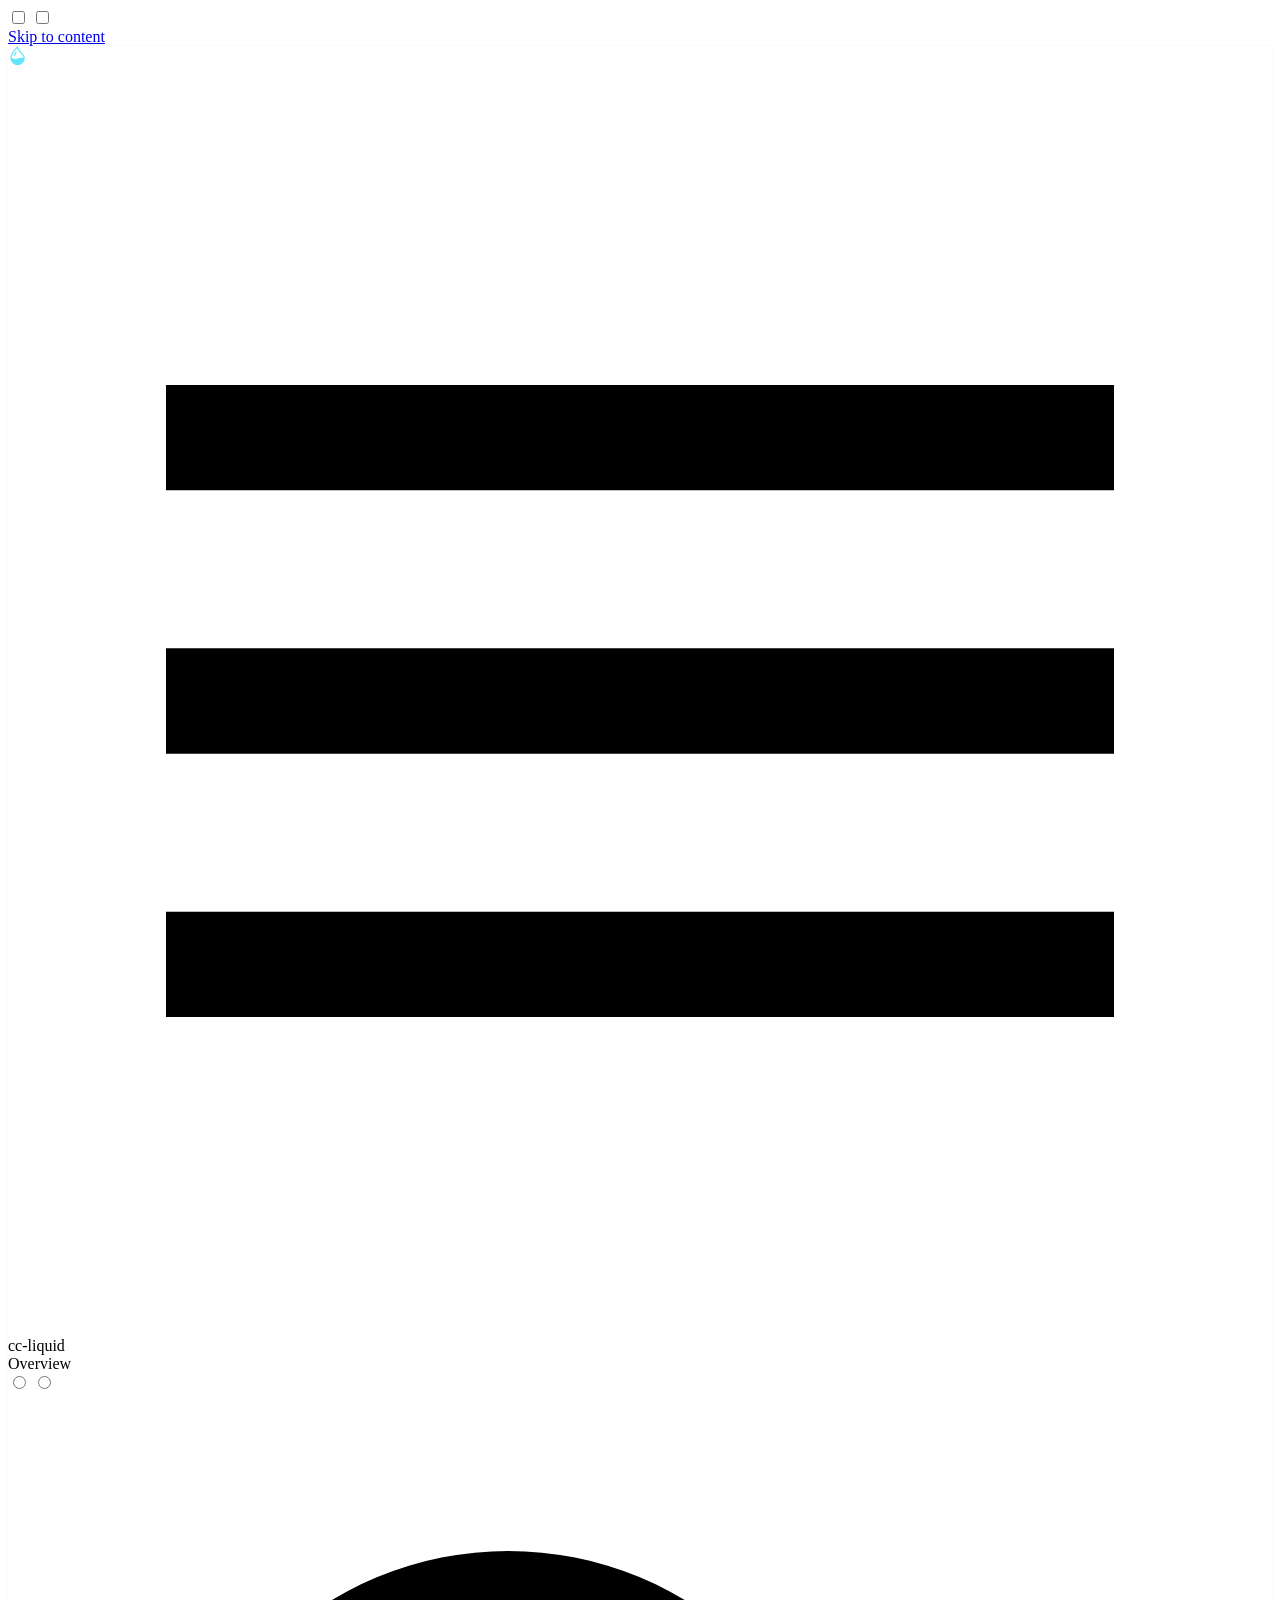
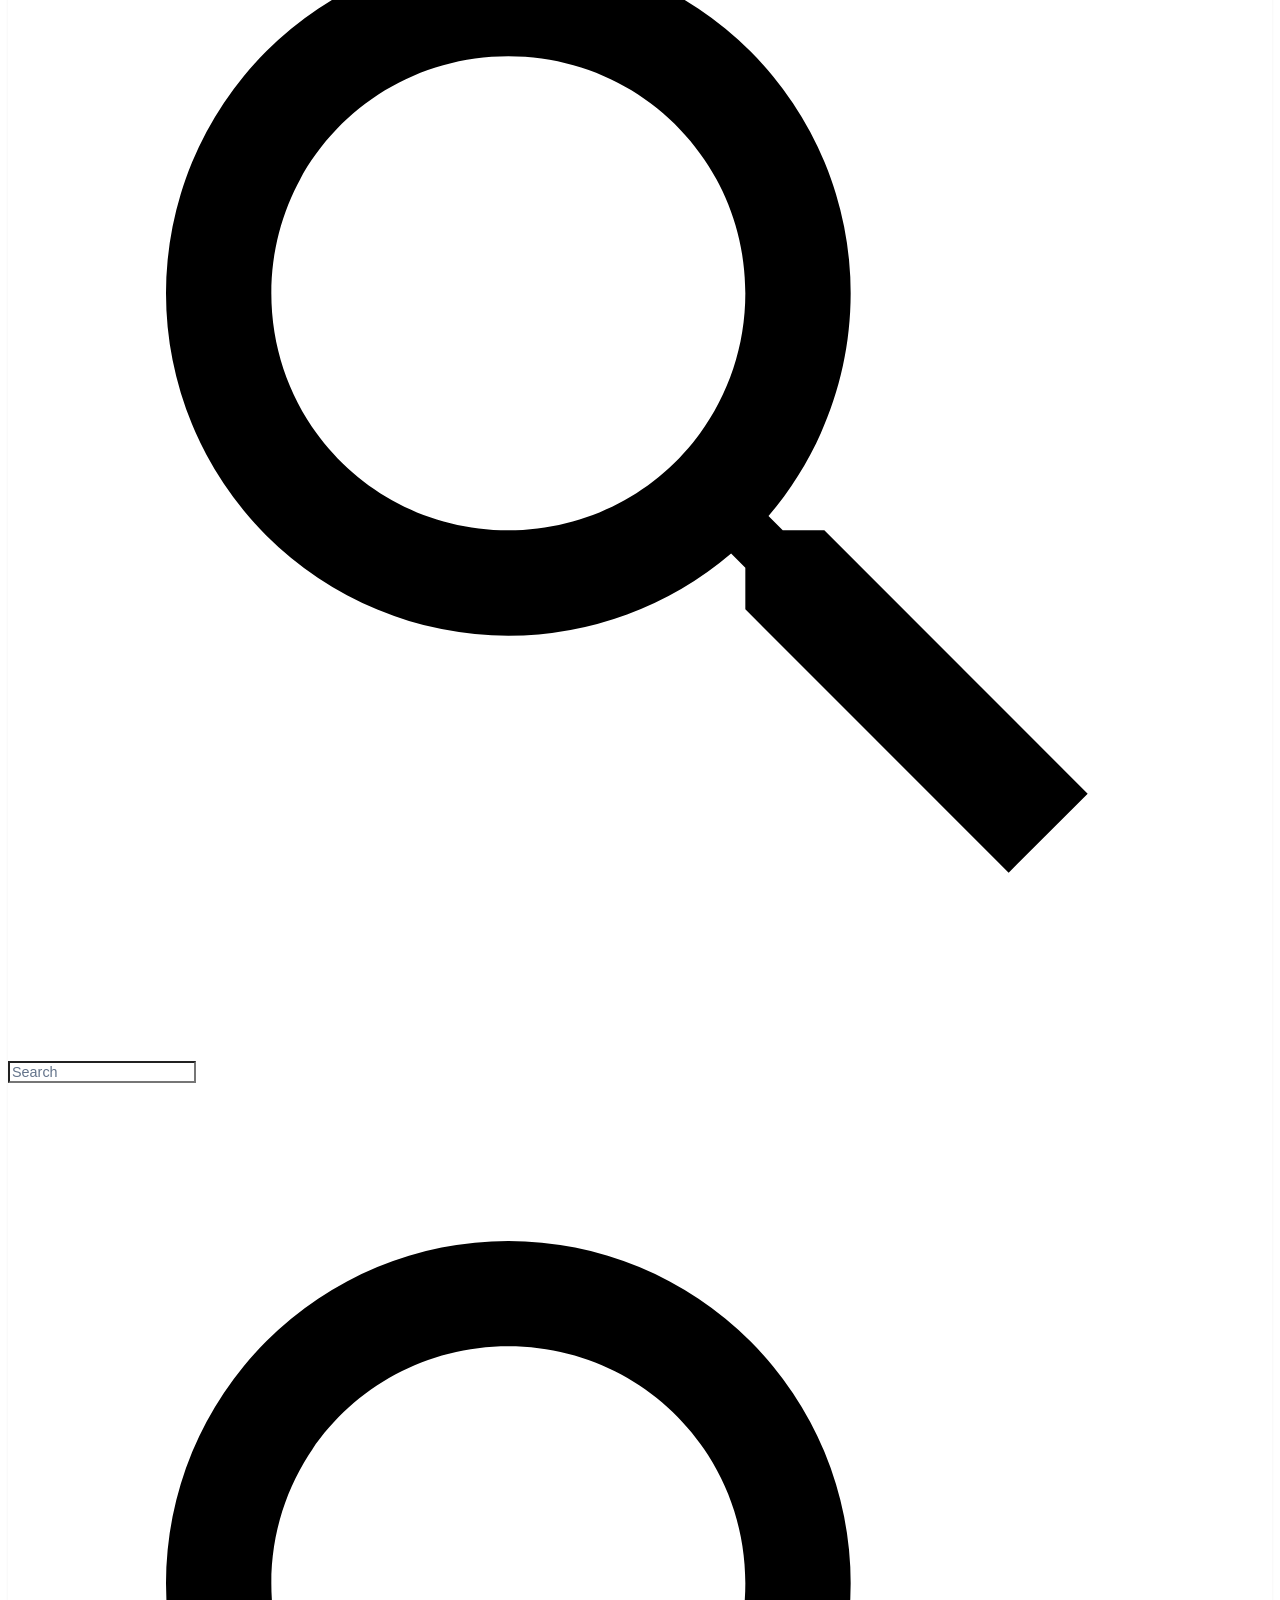
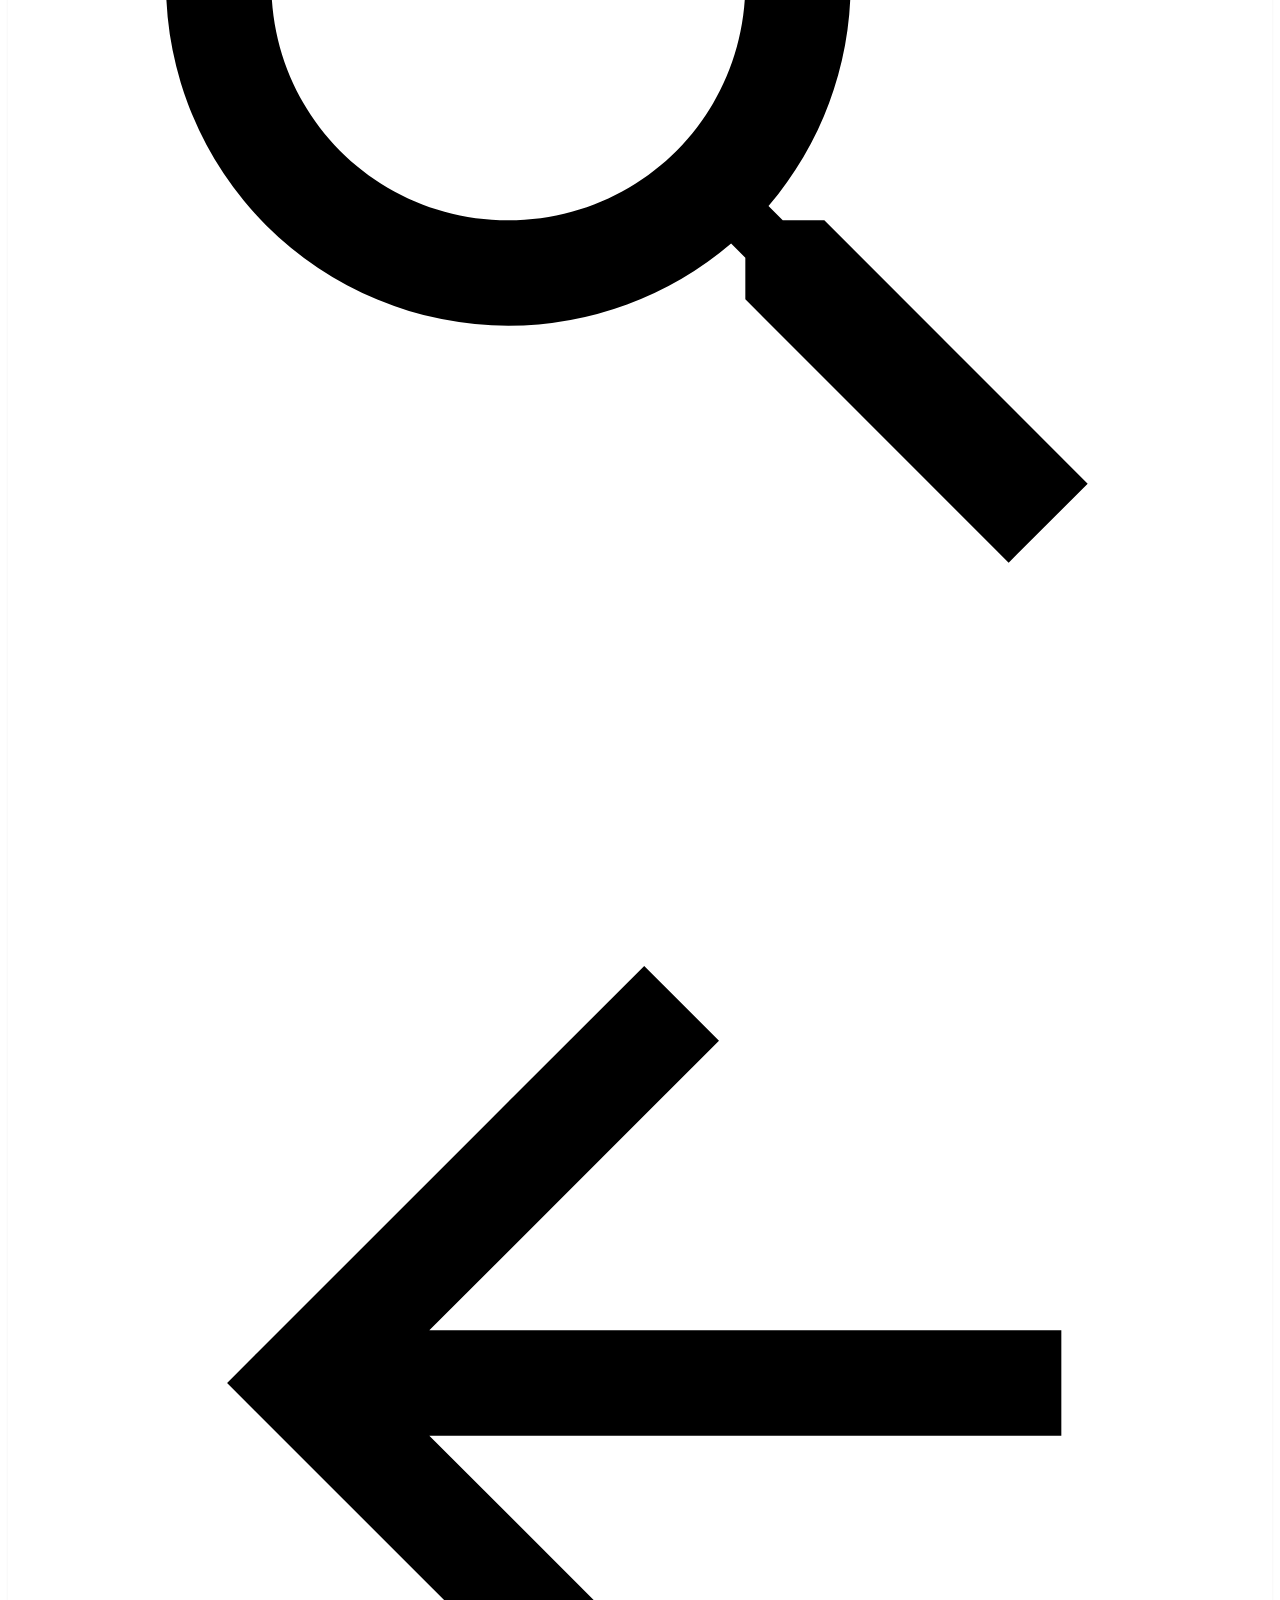
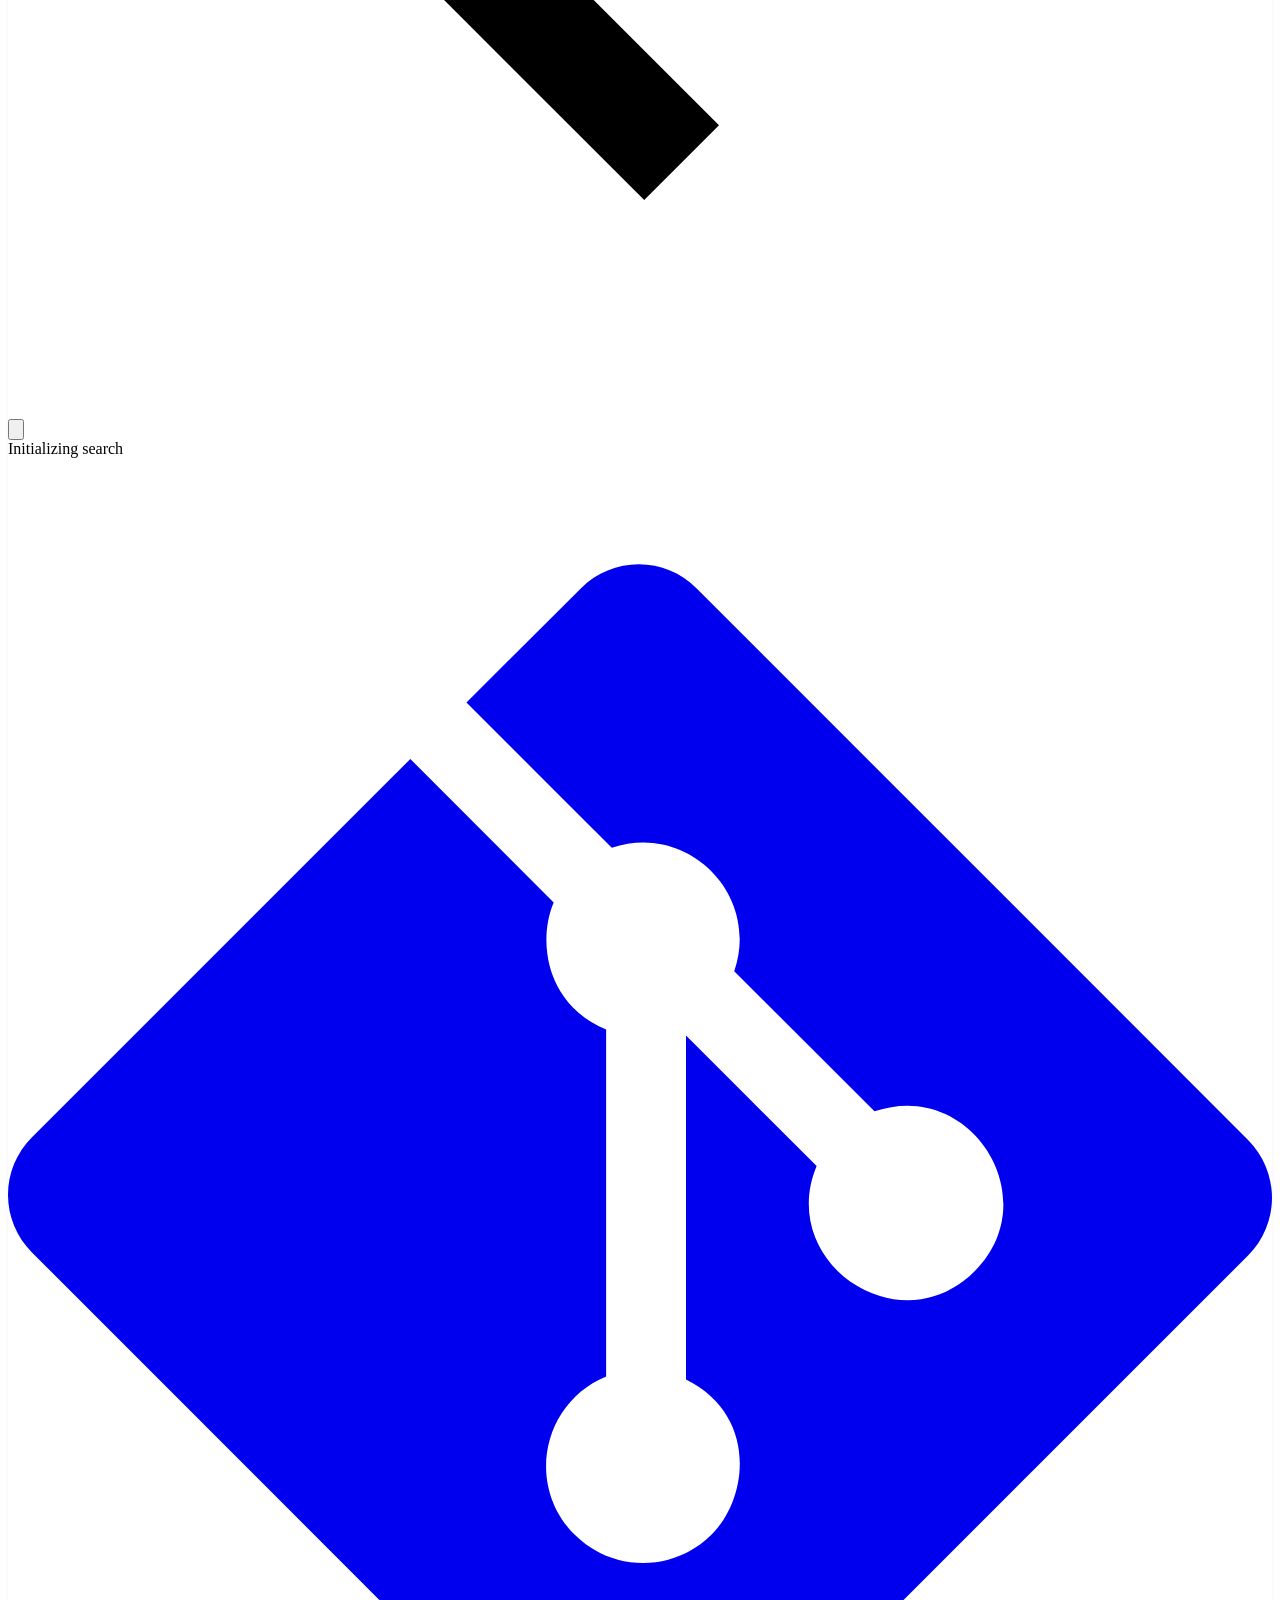
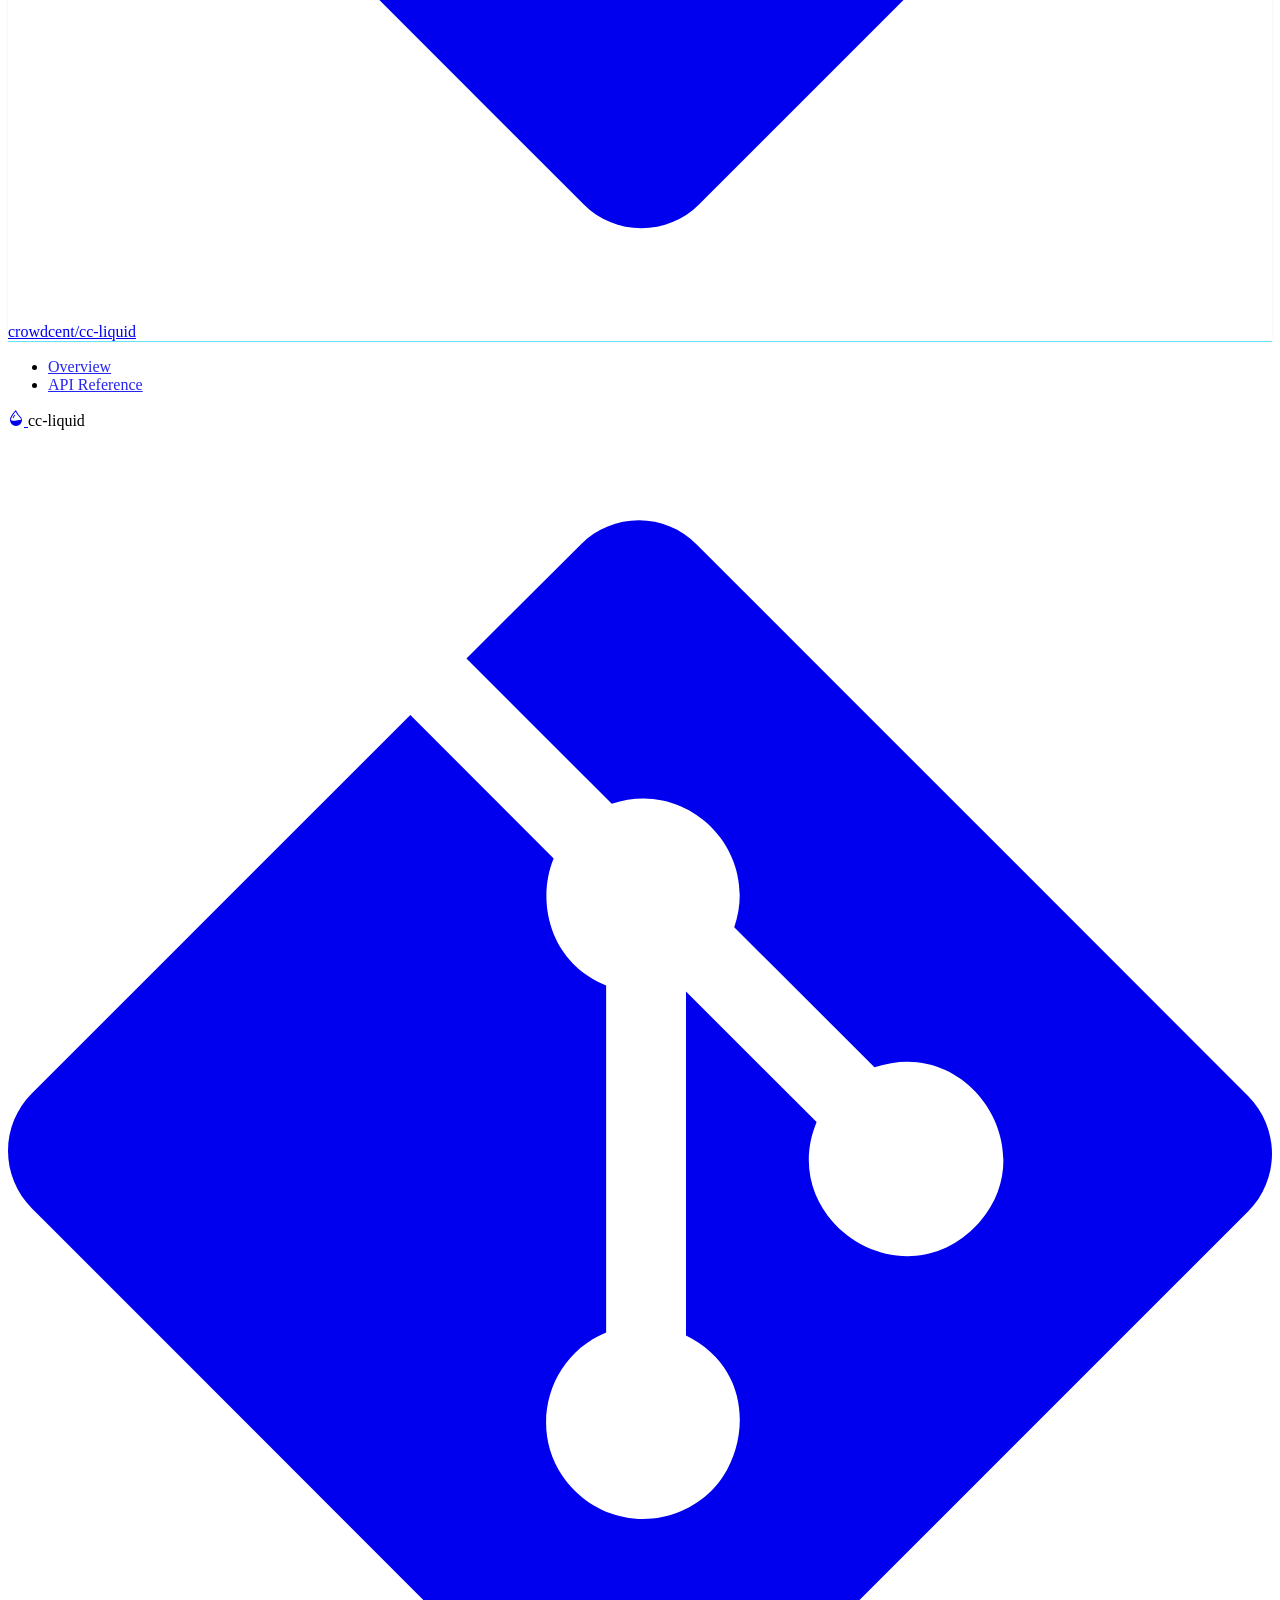
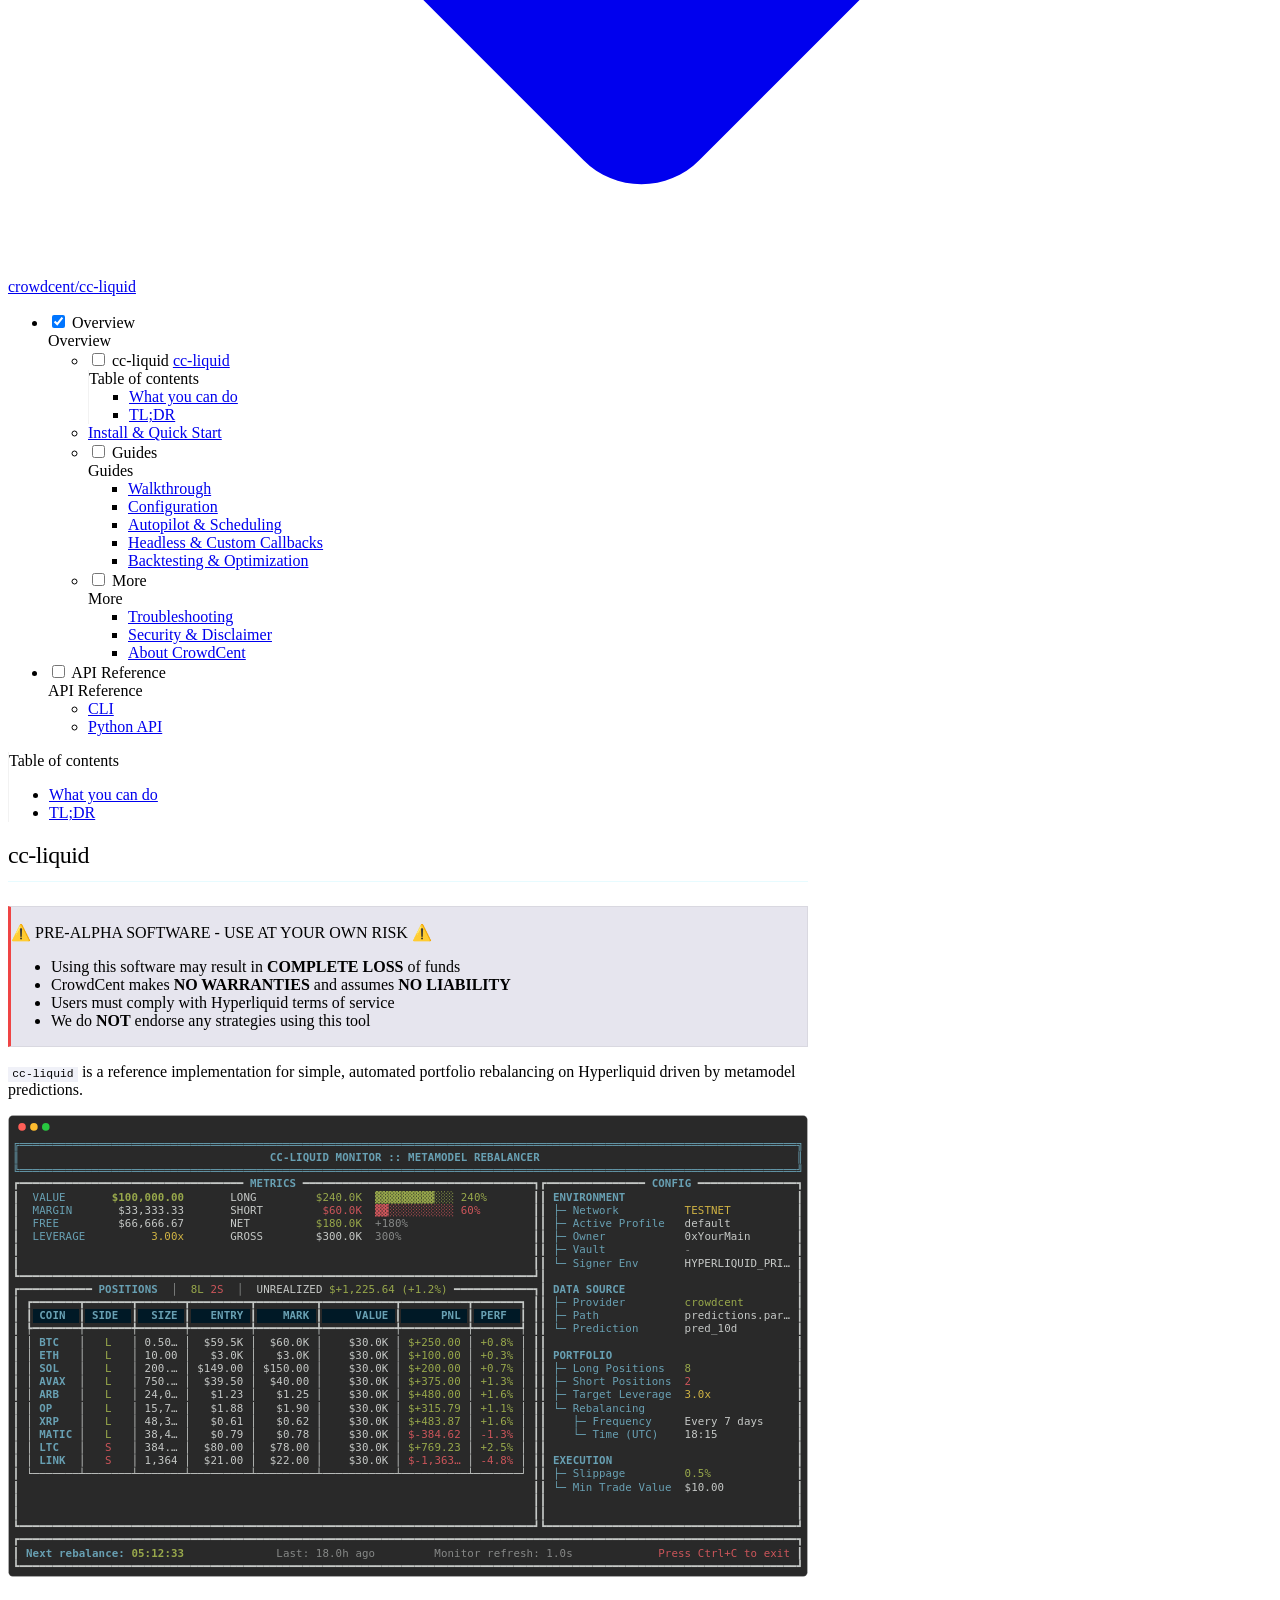
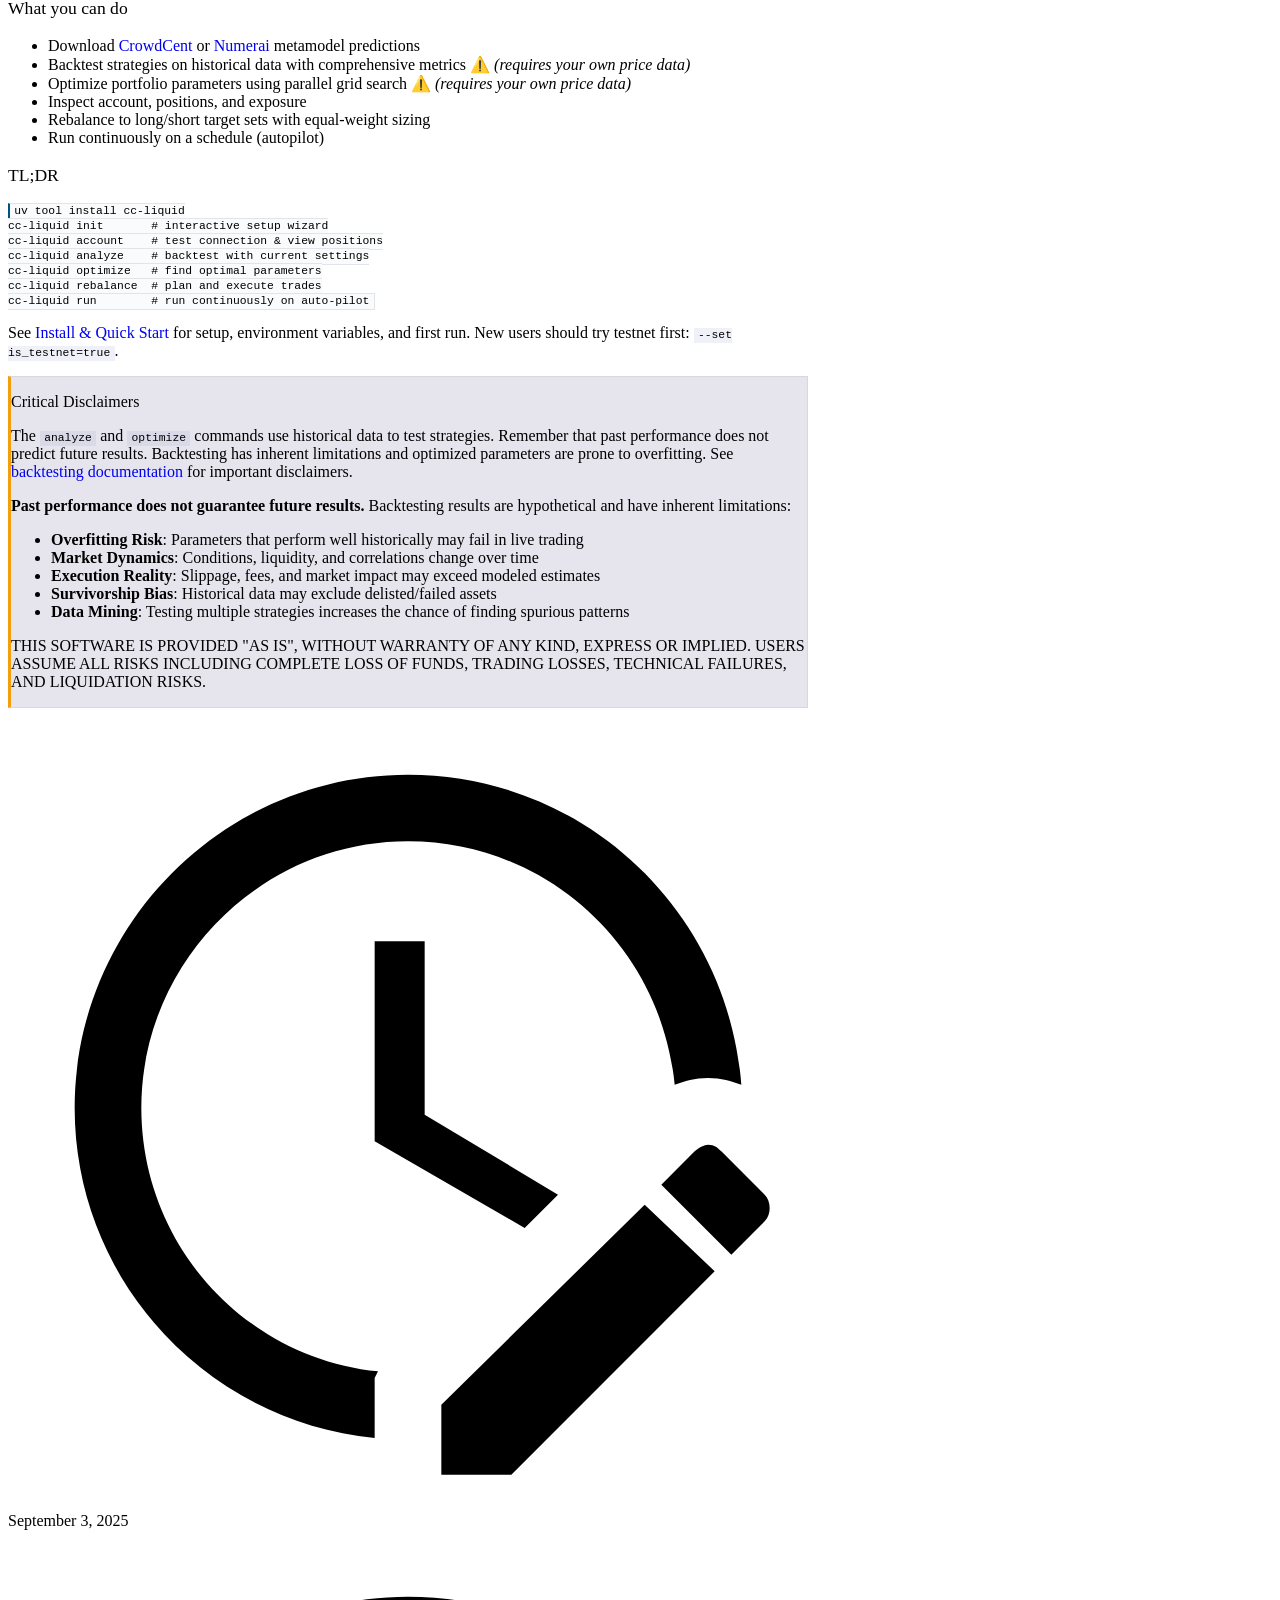
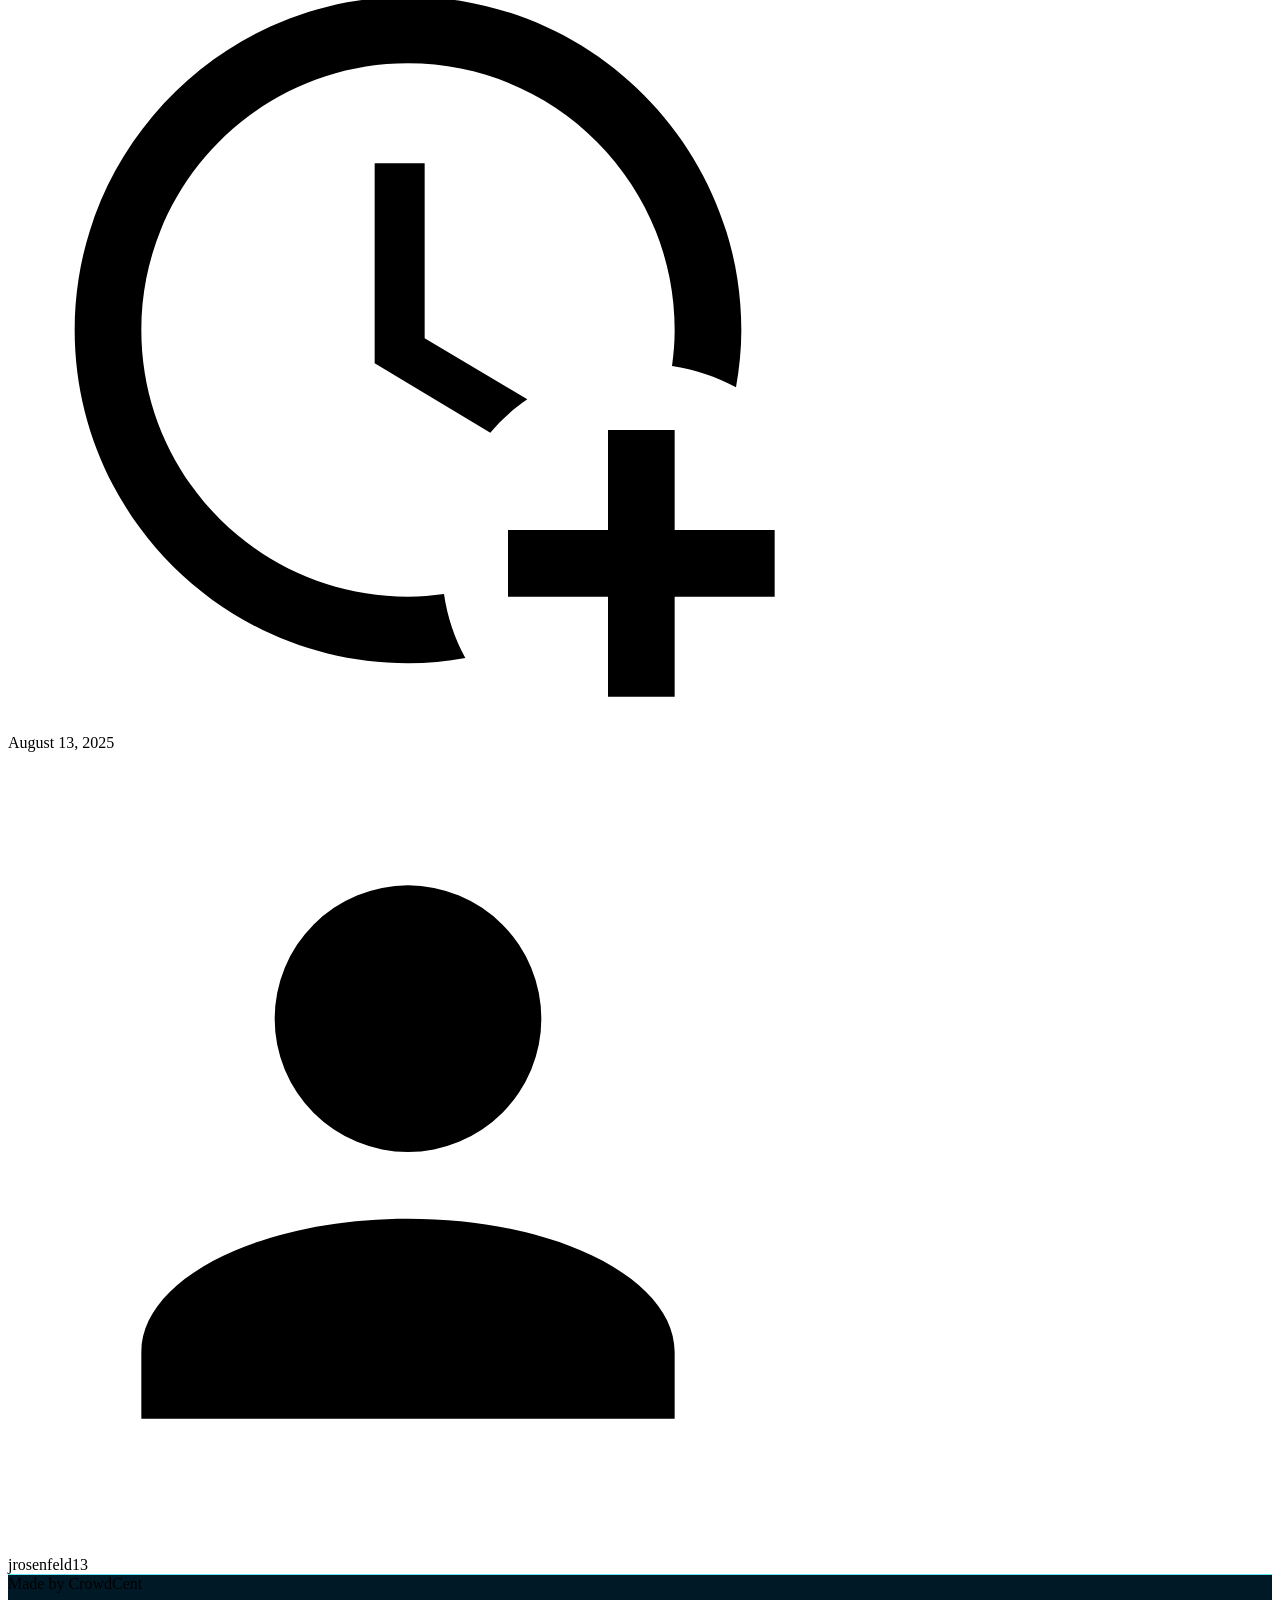
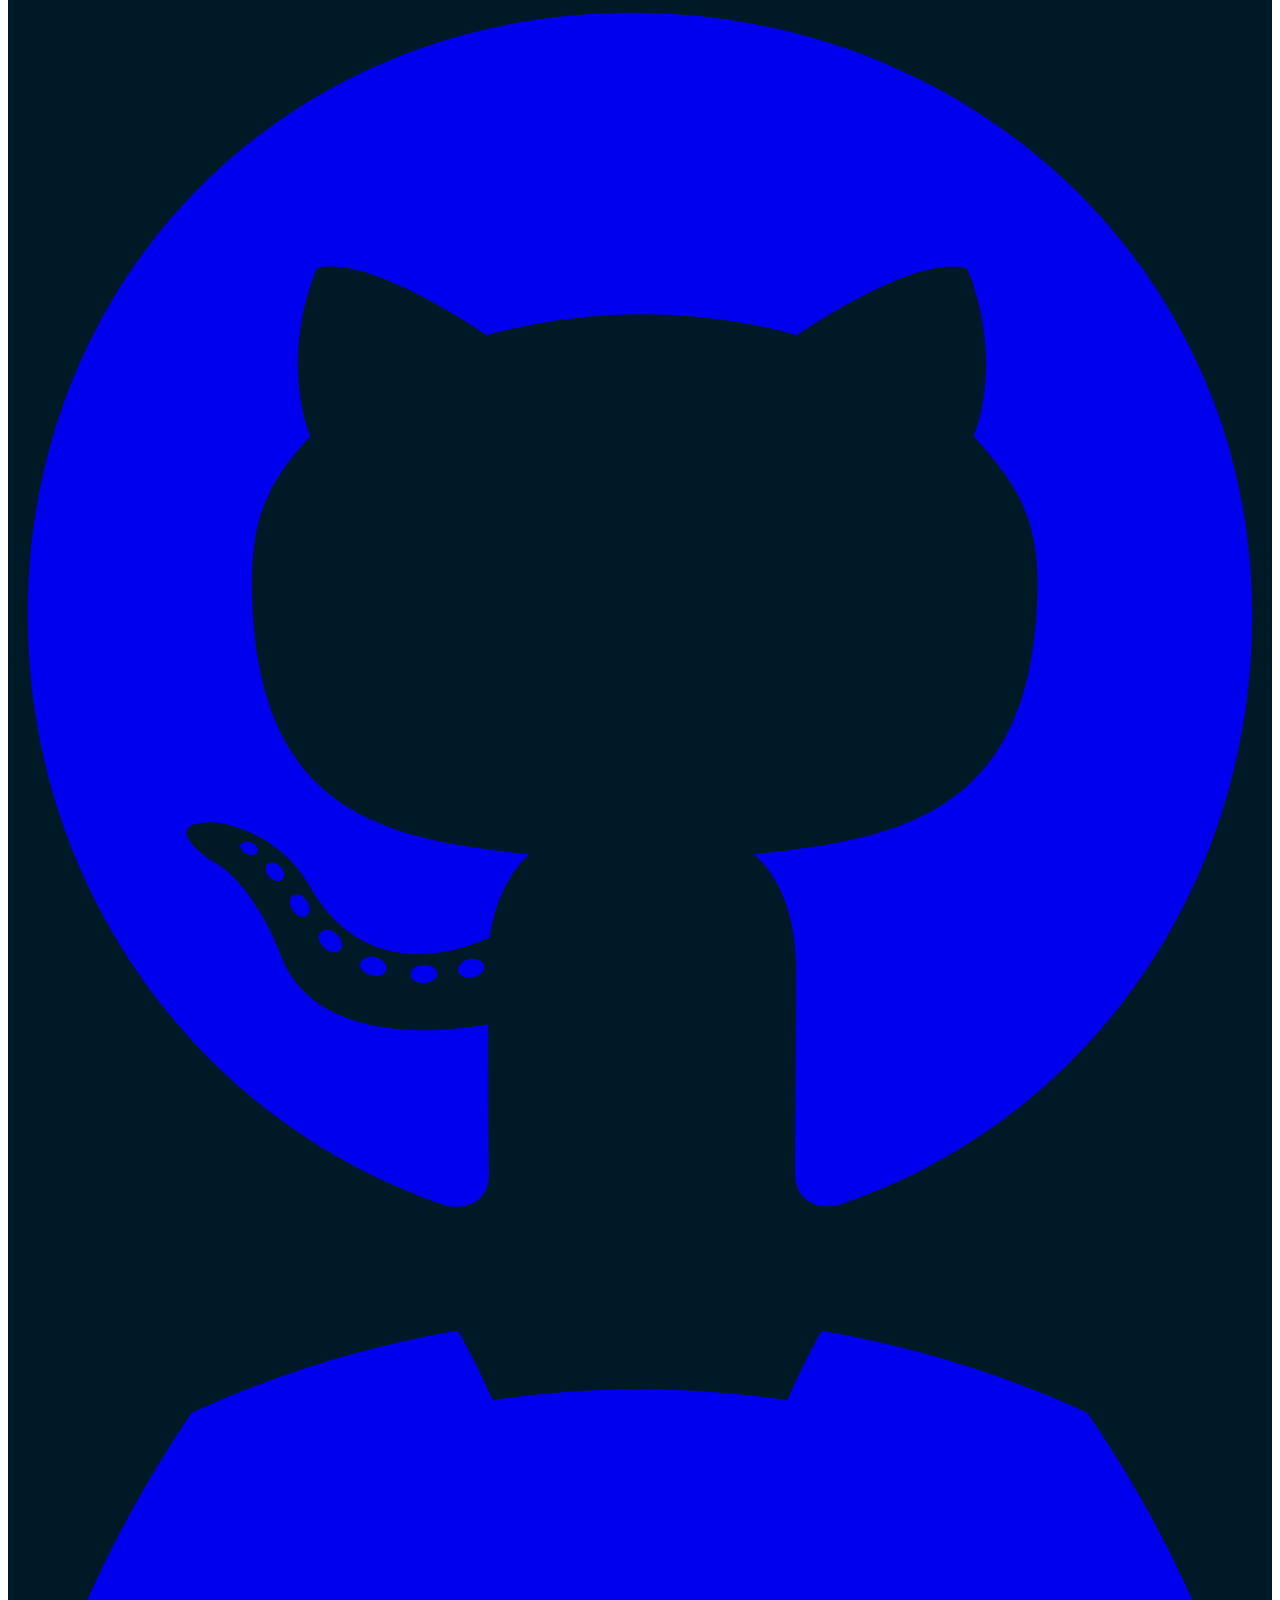
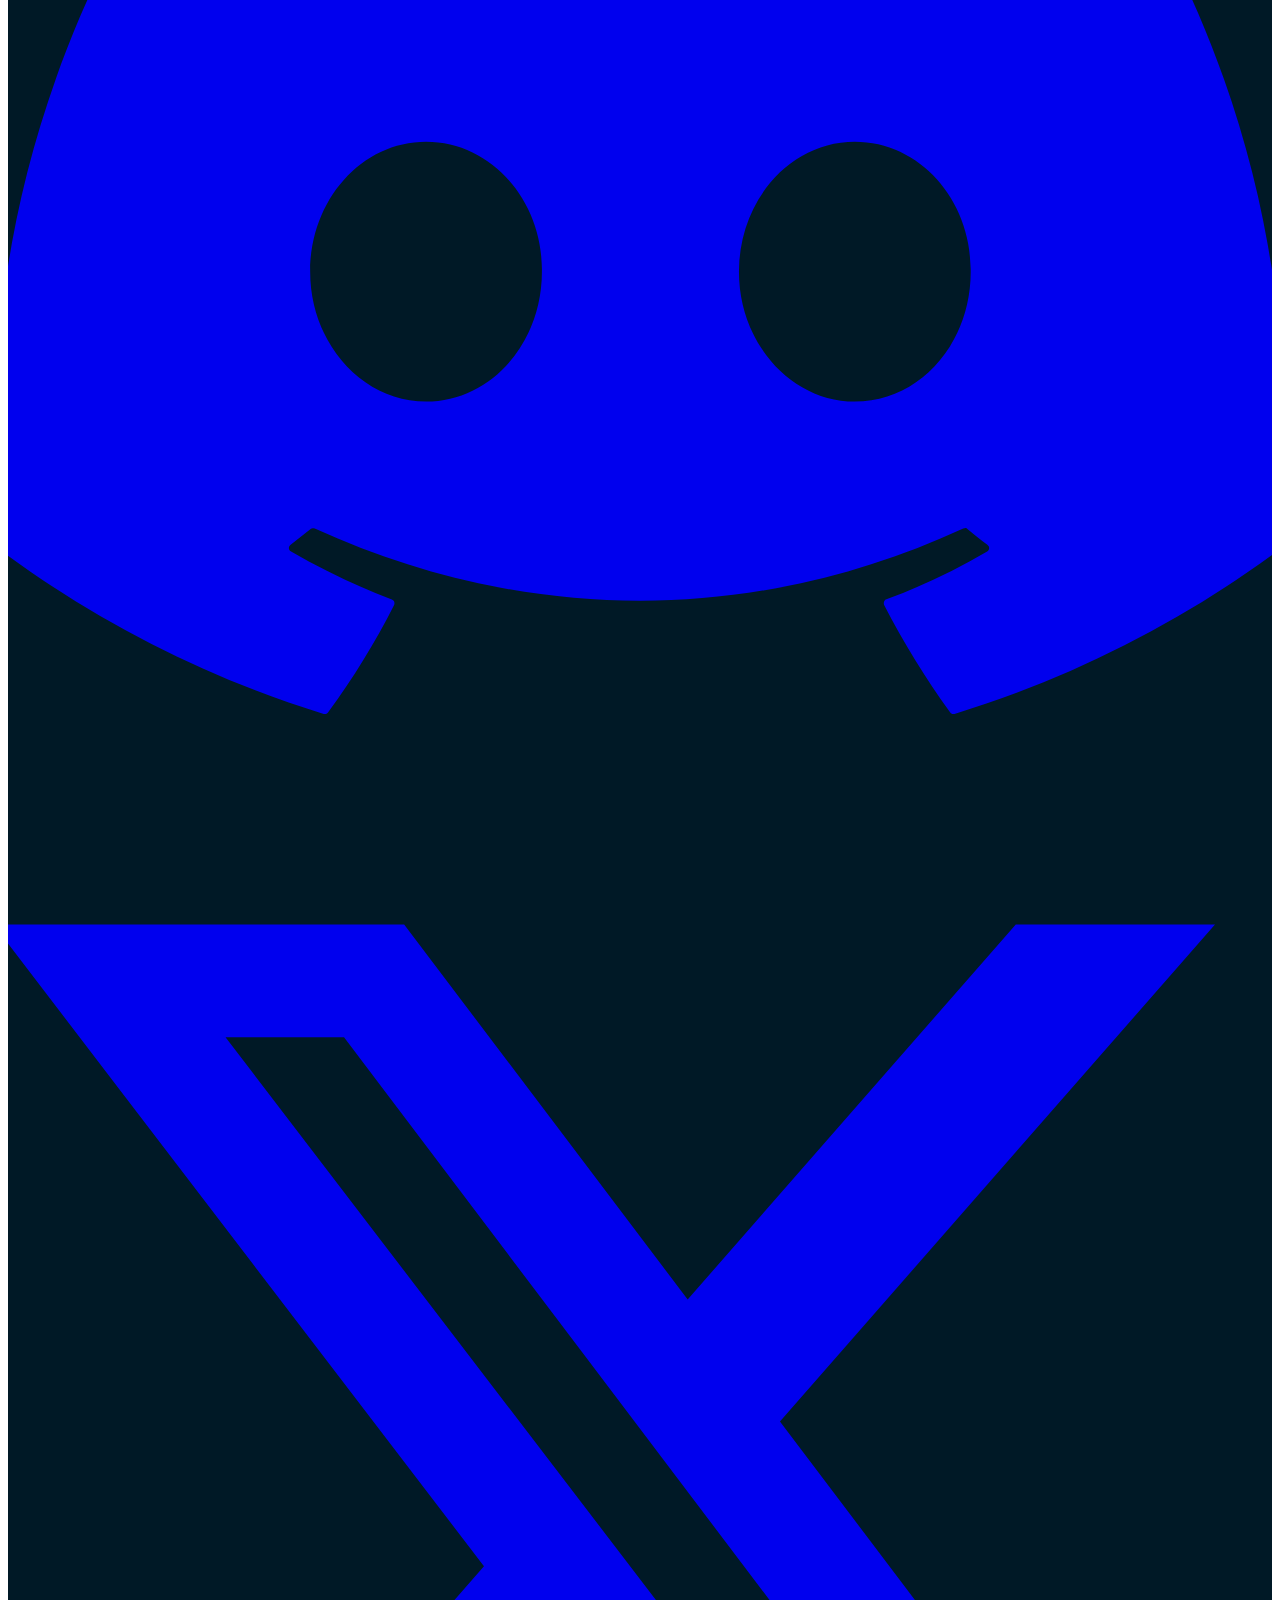
==== commit 4ab15bbc: "Deployed d847f0f with MkDocs version: 1.6.1" ====
--- a/index.html
+++ b/index.html
@@ -20,7 +20,7 @@
       
       
       <link rel="icon" href="images/favicon.svg">
-      <meta name="generator" content="mkdocs-1.6.1, mkdocs-material-9.6.17">
+      <meta name="generator" content="mkdocs-1.6.1, mkdocs-material-9.6.18">
     
     
       
@@ -596,6 +596,29 @@
   
   <span class="md-ellipsis">
     Headless & Custom Callbacks
+    
+  </span>
+  
+
+      </a>
+    </li>
+  
+
+              
+            
+              
+                
+  
+  
+  
+  
+    <li class="md-nav__item">
+      <a href="backtesting/" class="md-nav__link">
+        
+  
+  
+  <span class="md-ellipsis">
+    Backtesting & Optimization
     
   </span>
   
@@ -921,6 +944,8 @@
 <h3 id="what-you-can-do">What you can do</h3>
 <ul>
 <li>Download <a href="https://crowdcent.com/challenge/hyperliquid-ranking/meta-model/">CrowdCent</a> or <a href="https://crypto.numer.ai/meta-model">Numerai</a> metamodel predictions</li>
+<li>Backtest strategies on historical data with comprehensive metrics ⚠️ <em>(requires your own price data)</em></li>
+<li>Optimize portfolio parameters using parallel grid search ⚠️ <em>(requires your own price data)</em> </li>
 <li>Inspect account, positions, and exposure</li>
 <li>Rebalance to long/short target sets with equal-weight sizing</li>
 <li>Run continuously on a schedule (autopilot)</li>
@@ -929,12 +954,23 @@
 <div class="highlight"><pre><span></span><code><a id="__codelineno-0-1" name="__codelineno-0-1" href="#__codelineno-0-1"></a>uv<span class="w"> </span>tool<span class="w"> </span>install<span class="w"> </span>cc-liquid
 <a id="__codelineno-0-2" name="__codelineno-0-2" href="#__codelineno-0-2"></a>cc-liquid<span class="w"> </span>init<span class="w">       </span><span class="c1"># interactive setup wizard</span>
 <a id="__codelineno-0-3" name="__codelineno-0-3" href="#__codelineno-0-3"></a>cc-liquid<span class="w"> </span>account<span class="w">    </span><span class="c1"># test connection &amp; view positions</span>
-<a id="__codelineno-0-4" name="__codelineno-0-4" href="#__codelineno-0-4"></a>cc-liquid<span class="w"> </span>rebalance<span class="w">  </span><span class="c1"># plan and execute trades</span>
-<a id="__codelineno-0-5" name="__codelineno-0-5" href="#__codelineno-0-5"></a>cc-liquid<span class="w"> </span>run<span class="w">        </span><span class="c1"># run continuously on auto-pilot</span>
+<a id="__codelineno-0-4" name="__codelineno-0-4" href="#__codelineno-0-4"></a>cc-liquid<span class="w"> </span>analyze<span class="w">    </span><span class="c1"># backtest with current settings</span>
+<a id="__codelineno-0-5" name="__codelineno-0-5" href="#__codelineno-0-5"></a>cc-liquid<span class="w"> </span>optimize<span class="w">   </span><span class="c1"># find optimal parameters</span>
+<a id="__codelineno-0-6" name="__codelineno-0-6" href="#__codelineno-0-6"></a>cc-liquid<span class="w"> </span>rebalance<span class="w">  </span><span class="c1"># plan and execute trades</span>
+<a id="__codelineno-0-7" name="__codelineno-0-7" href="#__codelineno-0-7"></a>cc-liquid<span class="w"> </span>run<span class="w">        </span><span class="c1"># run continuously on auto-pilot</span>
 </code></pre></div>
 <p>See <a href="install-quickstart/">Install &amp; Quick Start</a> for setup, environment variables, and first run. New users should try testnet first: <code>--set is_testnet=true</code>.</p>
 <div class="admonition warning">
-<p class="admonition-title">Legal Disclaimer</p>
+<p class="admonition-title">Critical Disclaimers</p>
+<p>The <code>analyze</code> and <code>optimize</code> commands use historical data to test strategies. Remember that past performance does not predict future results. Backtesting has inherent limitations and optimized parameters are prone to overfitting. See <a href="backtesting/">backtesting documentation</a> for important disclaimers.</p>
+<p><strong>Past performance does not guarantee future results.</strong> Backtesting results are hypothetical and have inherent limitations:</p>
+<ul>
+<li><strong>Overfitting Risk</strong>: Parameters that perform well historically may fail in live trading</li>
+<li><strong>Market Dynamics</strong>: Conditions, liquidity, and correlations change over time</li>
+<li><strong>Execution Reality</strong>: Slippage, fees, and market impact may exceed modeled estimates</li>
+<li><strong>Survivorship Bias</strong>: Historical data may exclude delisted/failed assets</li>
+<li><strong>Data Mining</strong>: Testing multiple strategies increases the chance of finding spurious patterns</li>
+</ul>
 <p>THIS SOFTWARE IS PROVIDED "AS IS", WITHOUT WARRANTY OF ANY KIND, EXPRESS OR IMPLIED. USERS ASSUME ALL RISKS INCLUDING COMPLETE LOSS OF FUNDS, TRADING LOSSES, TECHNICAL FAILURES, AND LIQUIDATION RISKS.</p>
 </div>
 
@@ -959,7 +995,7 @@
     <span class="md-icon" title="Last update">
       <svg xmlns="http://www.w3.org/2000/svg" viewBox="0 0 24 24"><path d="M21 13.1c-.1 0-.3.1-.4.2l-1 1 2.1 2.1 1-1c.2-.2.2-.6 0-.8l-1.3-1.3c-.1-.1-.2-.2-.4-.2m-1.9 1.8-6.1 6V23h2.1l6.1-6.1zM12.5 7v5.2l4 2.4-1 1L11 13V7zM11 21.9c-5.1-.5-9-4.8-9-9.9C2 6.5 6.5 2 12 2c5.3 0 9.6 4.1 10 9.3-.3-.1-.6-.2-1-.2s-.7.1-1 .2C19.6 7.2 16.2 4 12 4c-4.4 0-8 3.6-8 8 0 4.1 3.1 7.5 7.1 7.9l-.1.2z"/></svg>
     </span>
-    <span class="git-revision-date-localized-plugin git-revision-date-localized-plugin-date" title="August 14, 2025 16:12:20 UTC">August 14, 2025</span>
+    <span class="git-revision-date-localized-plugin git-revision-date-localized-plugin-date" title="September 3, 2025 20:24:32 UTC">September 3, 2025</span>
   </span>
 
     
@@ -1026,7 +1062,8 @@
   
 </div>
       
-        <div class="md-social">
+        
+<div class="md-social">
   
     
     
--- a/assets/_mkdocstrings.css
+++ b/assets/_mkdocstrings.css
@@ -0,0 +1,213 @@
+
+/* Avoid breaking parameter names, etc. in table cells. */
+.doc-contents td code {
+  word-break: normal !important;
+}
+
+/* No line break before first paragraph of descriptions. */
+.doc-md-description,
+.doc-md-description>p:first-child {
+  display: inline;
+}
+
+/* No text transformation from Material for MkDocs for H5 headings. */
+.md-typeset h5 .doc-object-name {
+  text-transform: none;
+}
+
+/* Max width for docstring sections tables. */
+.doc .md-typeset__table,
+.doc .md-typeset__table table {
+  display: table !important;
+  width: 100%;
+}
+
+.doc .md-typeset__table tr {
+  display: table-row;
+}
+
+/* Defaults in Spacy table style. */
+.doc-param-default,
+.doc-type_param-default {
+  float: right;
+}
+
+/* Parameter headings must be inline, not blocks. */
+.doc-heading-parameter,
+.doc-heading-type_parameter {
+  display: inline;
+}
+
+/* Default font size for parameter headings. */
+.md-typeset .doc-heading-parameter {
+  font-size: inherit;
+}
+
+/* Prefer space on the right, not the left of parameter permalinks. */
+.doc-heading-parameter .headerlink,
+.doc-heading-type_parameter .headerlink {
+  margin-left: 0 !important;
+  margin-right: 0.2rem;
+}
+
+/* Backward-compatibility: docstring section titles in bold. */
+.doc-section-title {
+  font-weight: bold;
+}
+
+/* Backlinks crumb separator. */
+.doc-backlink-crumb {
+  display: inline-flex;
+  gap: .2rem;
+  white-space: nowrap;
+  align-items: center;
+  vertical-align: middle;
+}
+.doc-backlink-crumb:not(:first-child)::before {
+  background-color: var(--md-default-fg-color--lighter);
+  content: "";
+  display: inline;
+  height: 1rem;
+  --md-path-icon: url('data:image/svg+xml;charset=utf-8,<svg xmlns="http://www.w3.org/2000/svg" viewBox="0 0 24 24"><path d="M8.59 16.58 13.17 12 8.59 7.41 10 6l6 6-6 6z"/></svg>');
+  -webkit-mask-image: var(--md-path-icon);
+  mask-image: var(--md-path-icon);
+  width: 1rem;
+}
+.doc-backlink-crumb.last {
+  font-weight: bold;
+}
+
+/* Symbols in Navigation and ToC. */
+:root, :host,
+[data-md-color-scheme="default"] {
+  --doc-symbol-parameter-fg-color: #df50af;
+  --doc-symbol-type_parameter-fg-color: #df50af;
+  --doc-symbol-attribute-fg-color: #953800;
+  --doc-symbol-function-fg-color: #8250df;
+  --doc-symbol-method-fg-color: #8250df;
+  --doc-symbol-class-fg-color: #0550ae;
+  --doc-symbol-type_alias-fg-color: #0550ae;
+  --doc-symbol-module-fg-color: #5cad0f;
+
+  --doc-symbol-parameter-bg-color: #df50af1a;
+  --doc-symbol-type_parameter-bg-color: #df50af1a;
+  --doc-symbol-attribute-bg-color: #9538001a;
+  --doc-symbol-function-bg-color: #8250df1a;
+  --doc-symbol-method-bg-color: #8250df1a;
+  --doc-symbol-class-bg-color: #0550ae1a;
+  --doc-symbol-type_alias-bg-color: #0550ae1a;
+  --doc-symbol-module-bg-color: #5cad0f1a;
+}
+
+[data-md-color-scheme="slate"] {
+  --doc-symbol-parameter-fg-color: #ffa8cc;
+  --doc-symbol-type_parameter-fg-color: #ffa8cc;
+  --doc-symbol-attribute-fg-color: #ffa657;
+  --doc-symbol-function-fg-color: #d2a8ff;
+  --doc-symbol-method-fg-color: #d2a8ff;
+  --doc-symbol-class-fg-color: #79c0ff;
+  --doc-symbol-type_alias-fg-color: #79c0ff;
+  --doc-symbol-module-fg-color: #baff79;
+
+  --doc-symbol-parameter-bg-color: #ffa8cc1a;
+  --doc-symbol-type_parameter-bg-color: #ffa8cc1a;
+  --doc-symbol-attribute-bg-color: #ffa6571a;
+  --doc-symbol-function-bg-color: #d2a8ff1a;
+  --doc-symbol-method-bg-color: #d2a8ff1a;
+  --doc-symbol-class-bg-color: #79c0ff1a;
+  --doc-symbol-type_alias-bg-color: #79c0ff1a;
+  --doc-symbol-module-bg-color: #baff791a;
+}
+
+code.doc-symbol {
+  border-radius: .1rem;
+  font-size: .85em;
+  padding: 0 .3em;
+  font-weight: bold;
+}
+
+code.doc-symbol-parameter,
+a code.doc-symbol-parameter {
+  color: var(--doc-symbol-parameter-fg-color);
+  background-color: var(--doc-symbol-parameter-bg-color);
+}
+
+code.doc-symbol-parameter::after {
+  content: "param";
+}
+
+code.doc-symbol-type_parameter,
+a code.doc-symbol-type_parameter {
+  color: var(--doc-symbol-type_parameter-fg-color);
+  background-color: var(--doc-symbol-type_parameter-bg-color);
+}
+
+code.doc-symbol-type_parameter::after {
+  content: "type-param";
+}
+
+code.doc-symbol-attribute,
+a code.doc-symbol-attribute {
+  color: var(--doc-symbol-attribute-fg-color);
+  background-color: var(--doc-symbol-attribute-bg-color);
+}
+
+code.doc-symbol-attribute::after {
+  content: "attr";
+}
+
+code.doc-symbol-function,
+a code.doc-symbol-function {
+  color: var(--doc-symbol-function-fg-color);
+  background-color: var(--doc-symbol-function-bg-color);
+}
+
+code.doc-symbol-function::after {
+  content: "func";
+}
+
+code.doc-symbol-method,
+a code.doc-symbol-method {
+  color: var(--doc-symbol-method-fg-color);
+  background-color: var(--doc-symbol-method-bg-color);
+}
+
+code.doc-symbol-method::after {
+  content: "meth";
+}
+
+code.doc-symbol-class,
+a code.doc-symbol-class {
+  color: var(--doc-symbol-class-fg-color);
+  background-color: var(--doc-symbol-class-bg-color);
+}
+
+code.doc-symbol-class::after {
+  content: "class";
+}
+
+
+code.doc-symbol-type_alias,
+a code.doc-symbol-type_alias {
+  color: var(--doc-symbol-type_alias-fg-color);
+  background-color: var(--doc-symbol-type_alias-bg-color);
+}
+
+code.doc-symbol-type_alias::after {
+  content: "type";
+}
+
+code.doc-symbol-module,
+a code.doc-symbol-module {
+  color: var(--doc-symbol-module-fg-color);
+  background-color: var(--doc-symbol-module-bg-color);
+}
+
+code.doc-symbol-module::after {
+  content: "mod";
+}
+
+.doc-signature .autorefs {
+  color: inherit;
+  border-bottom: 1px dotted currentcolor;
+}
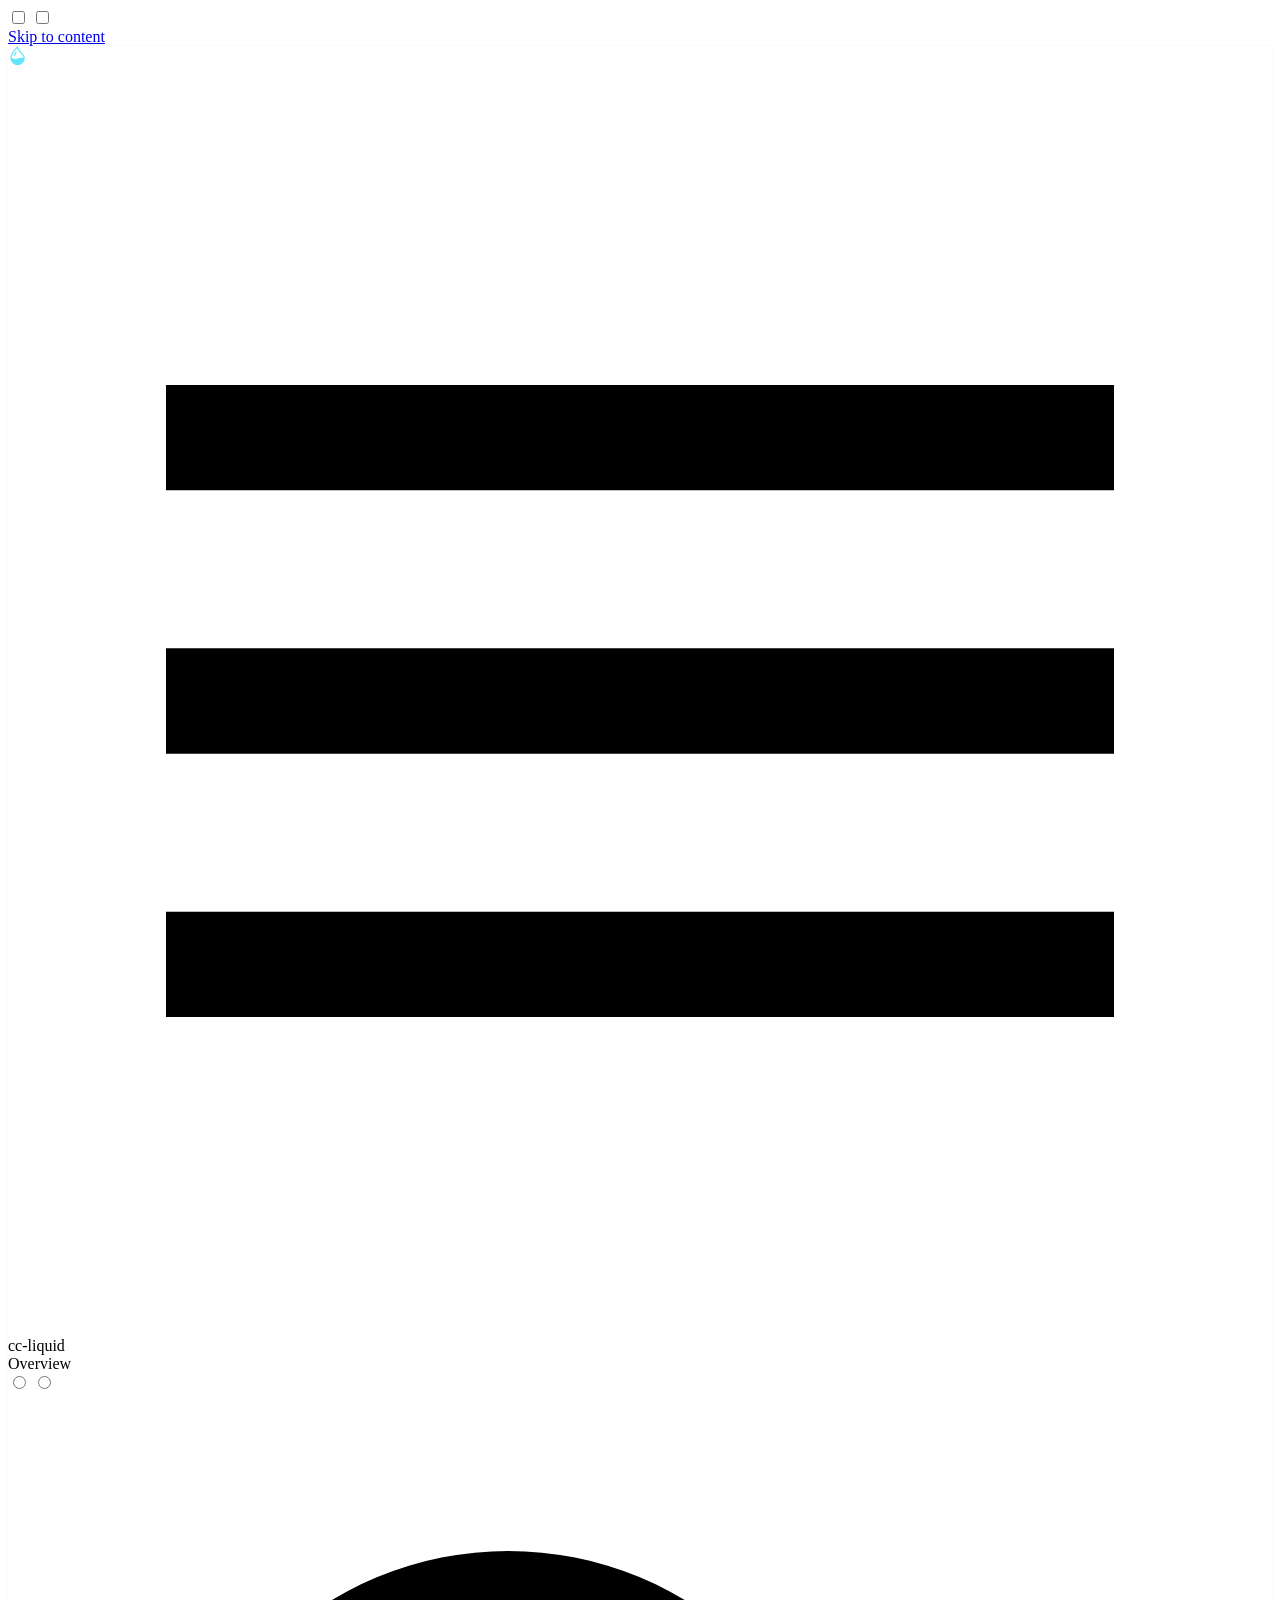
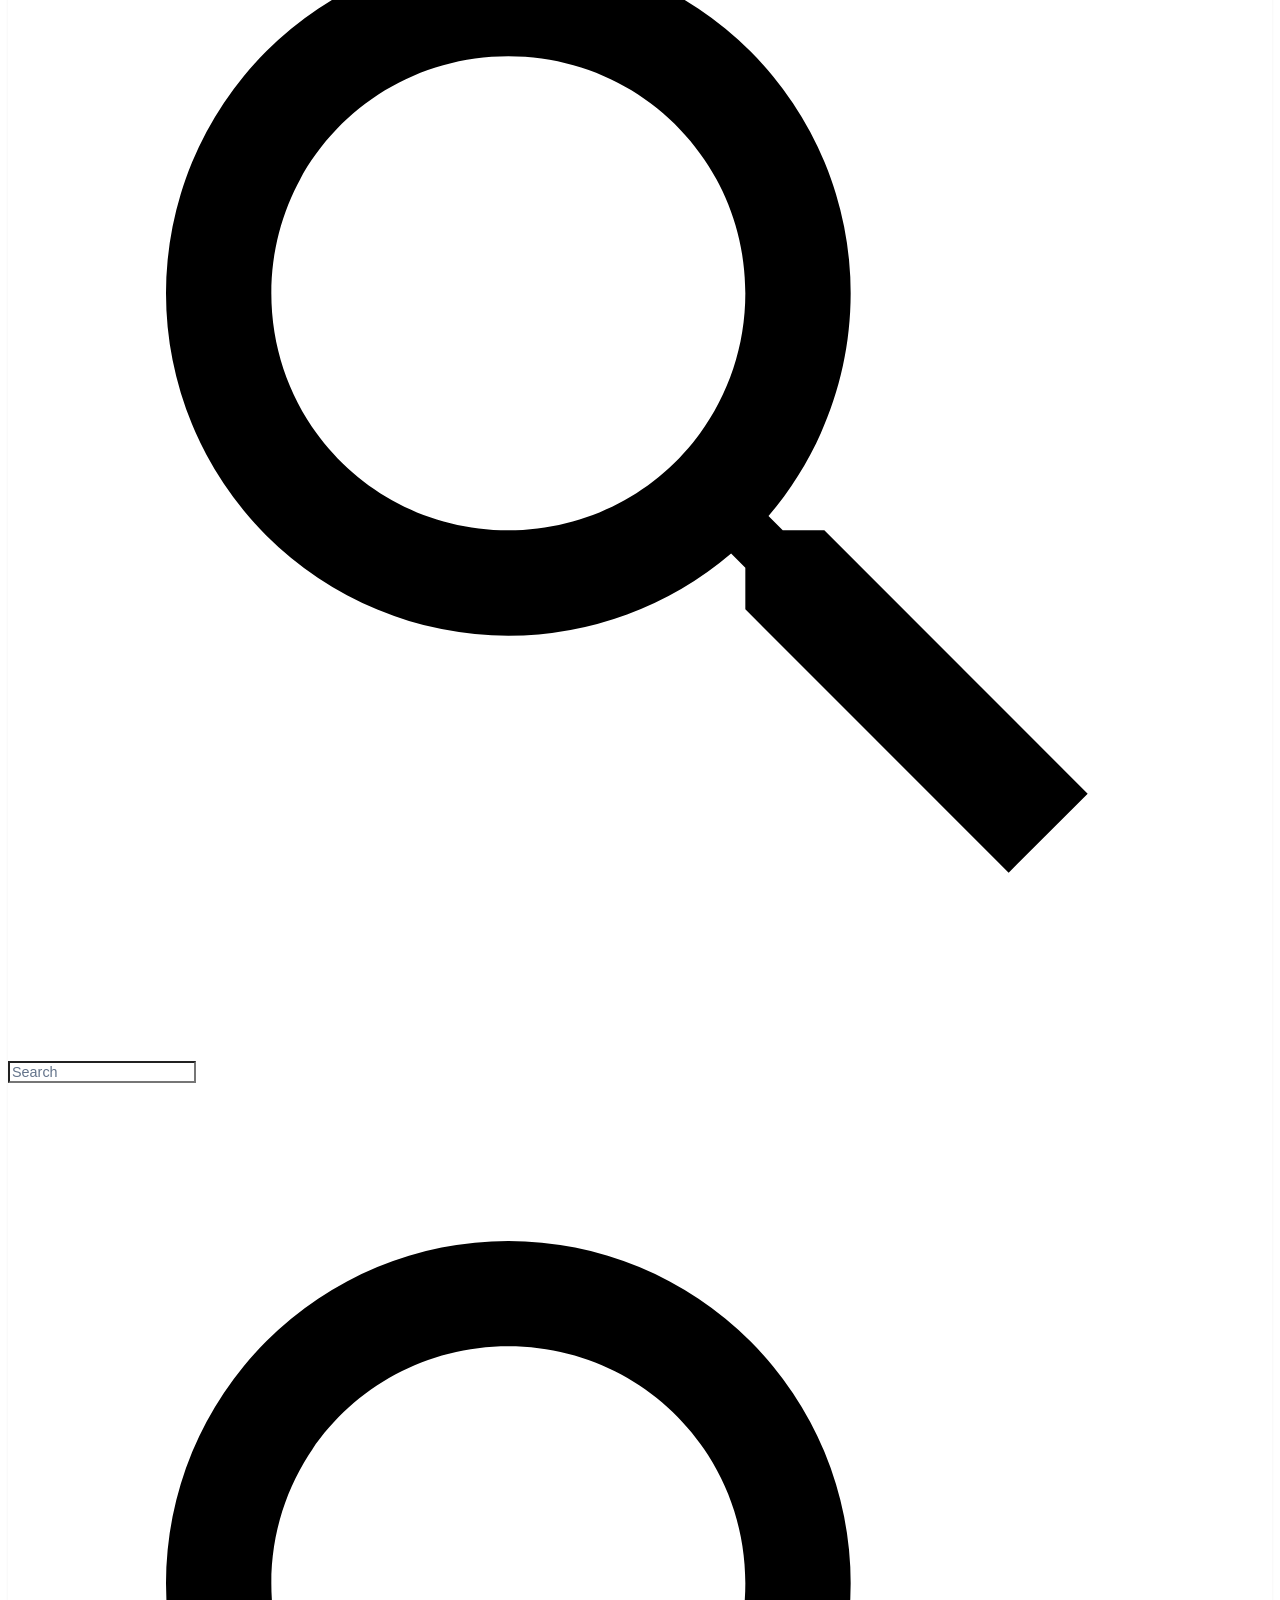
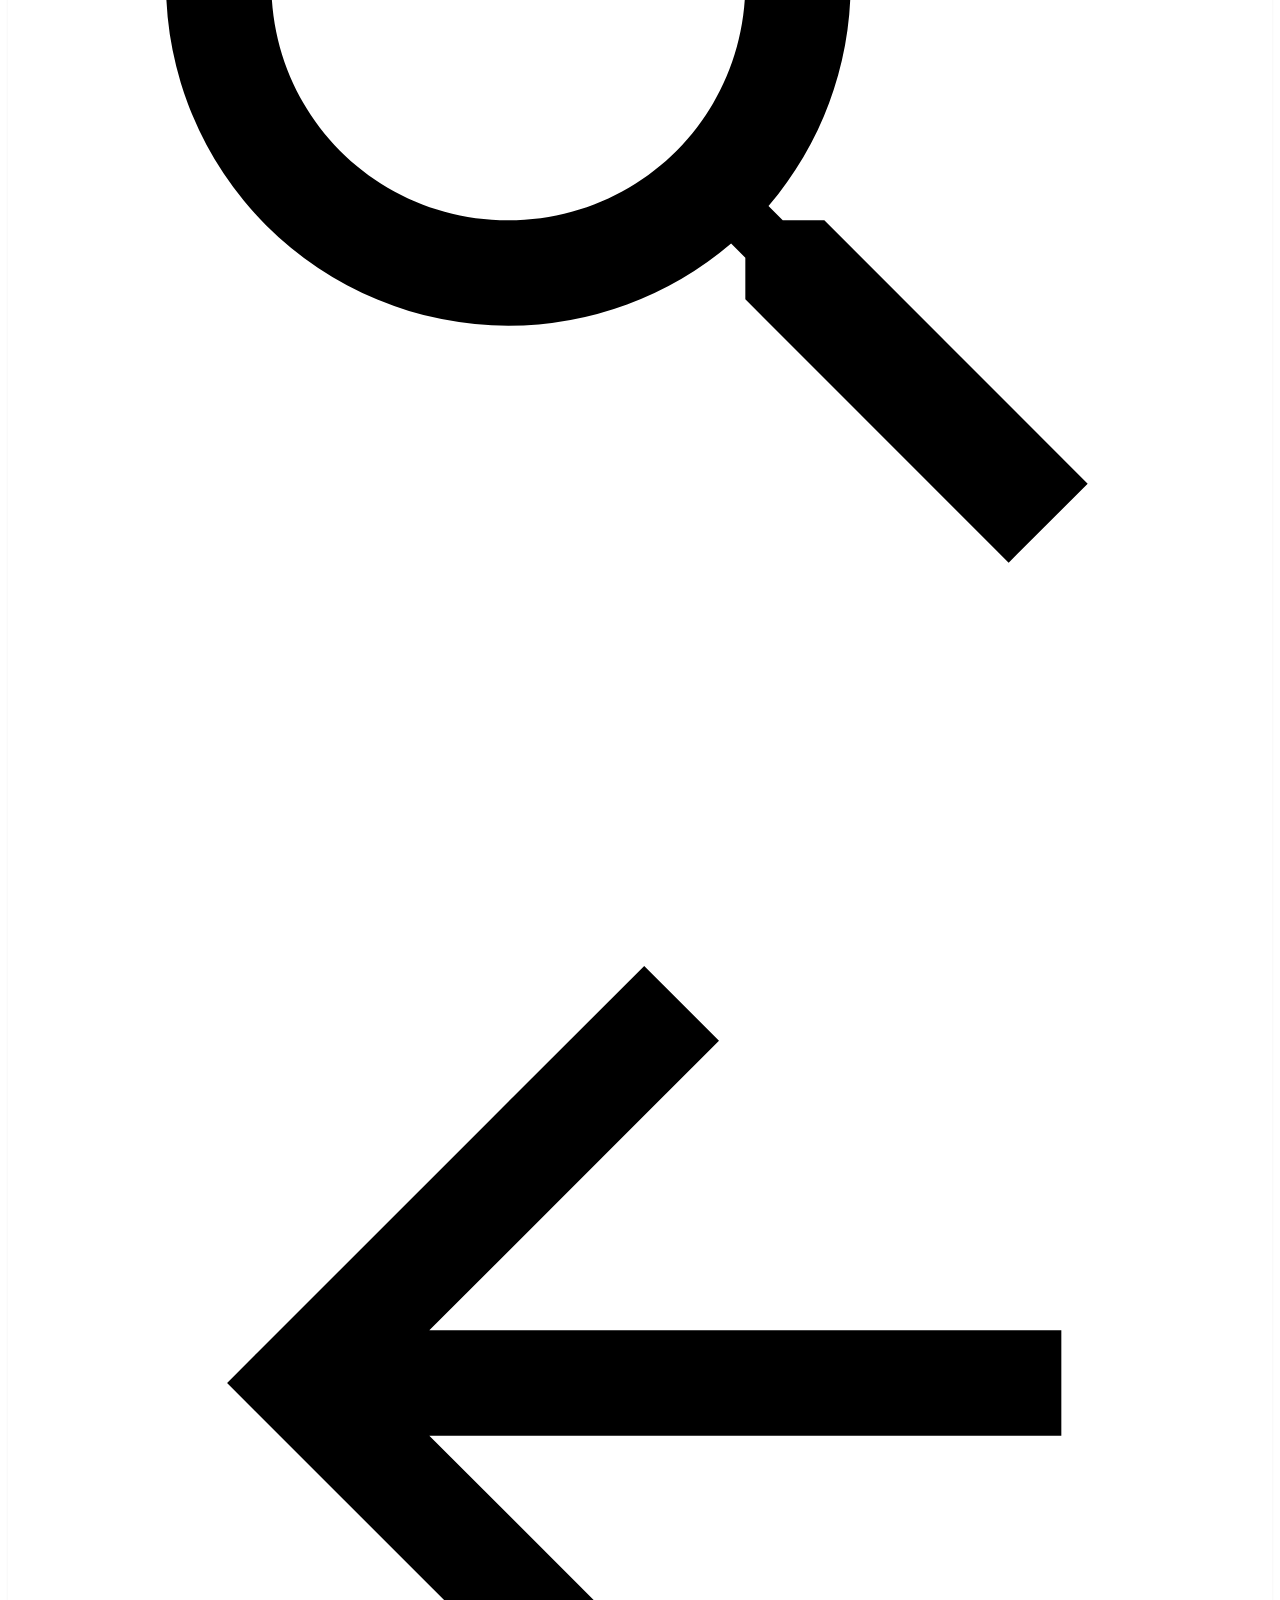
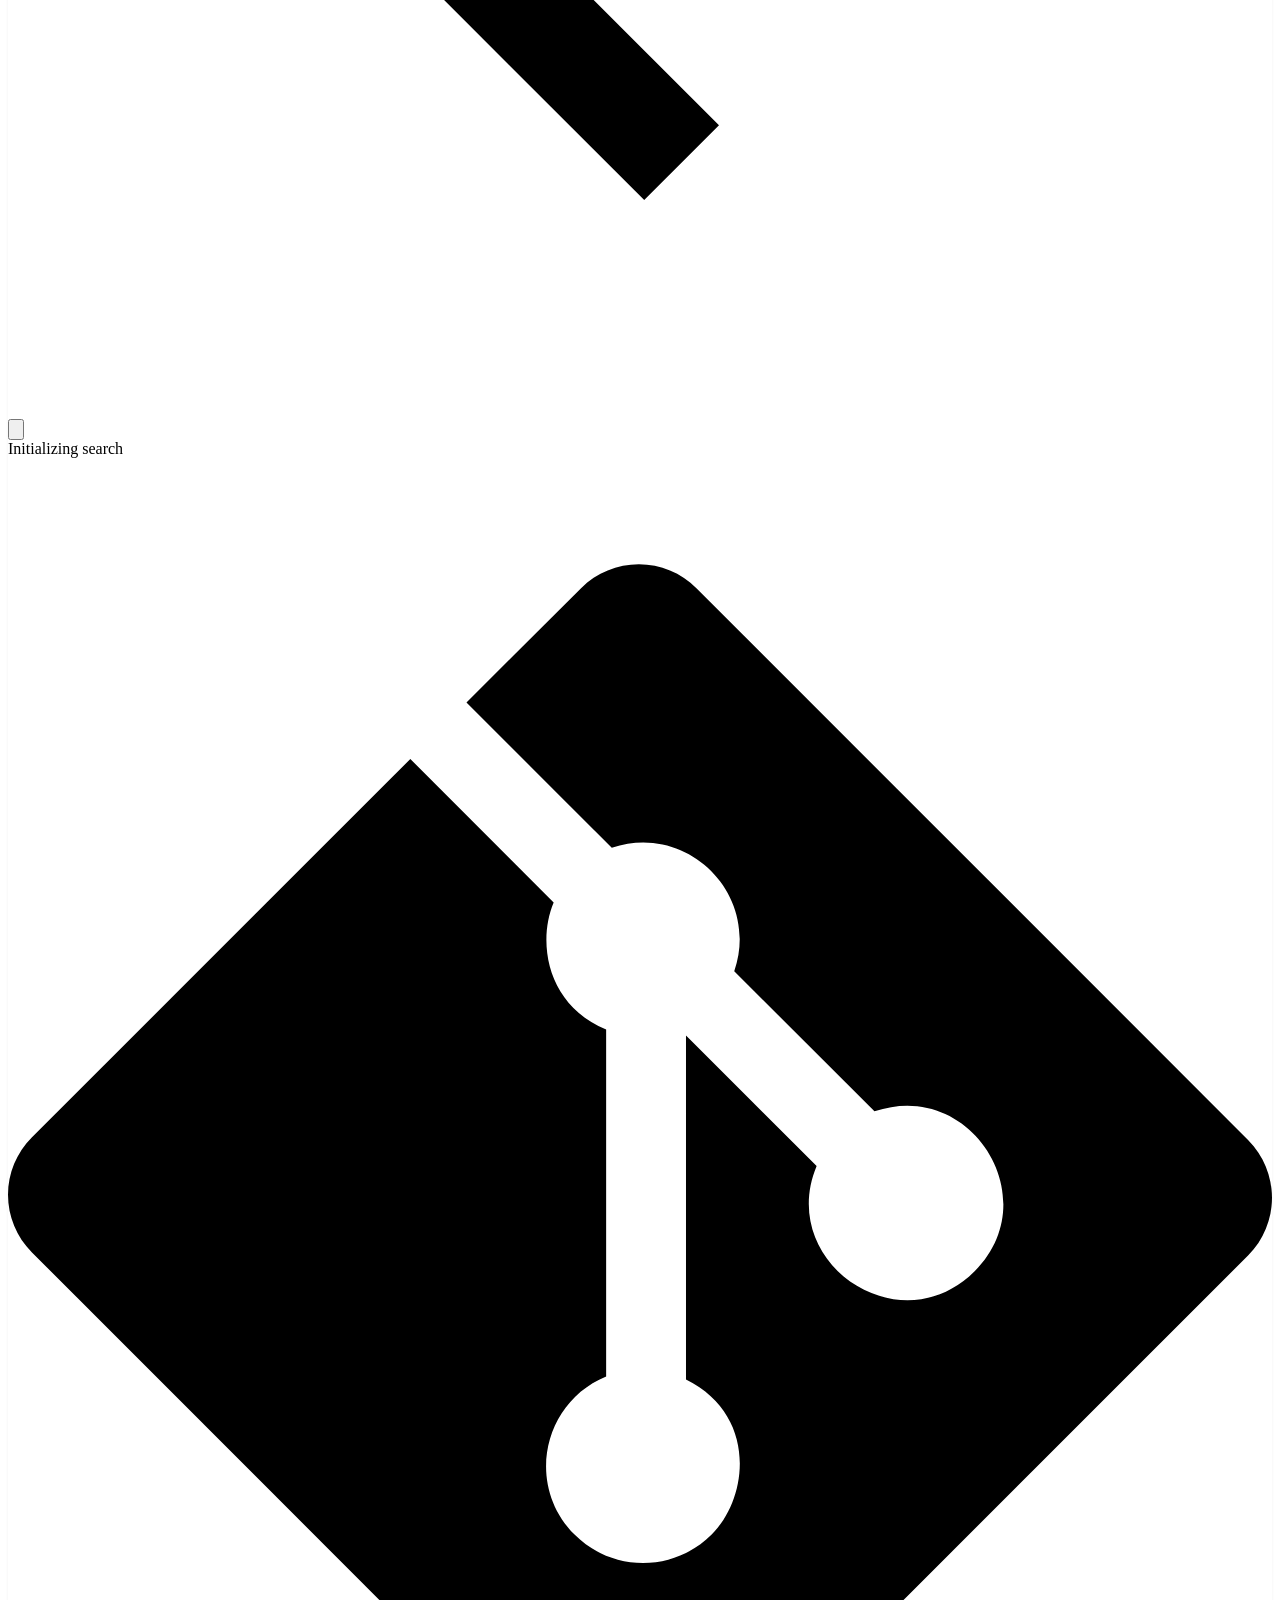
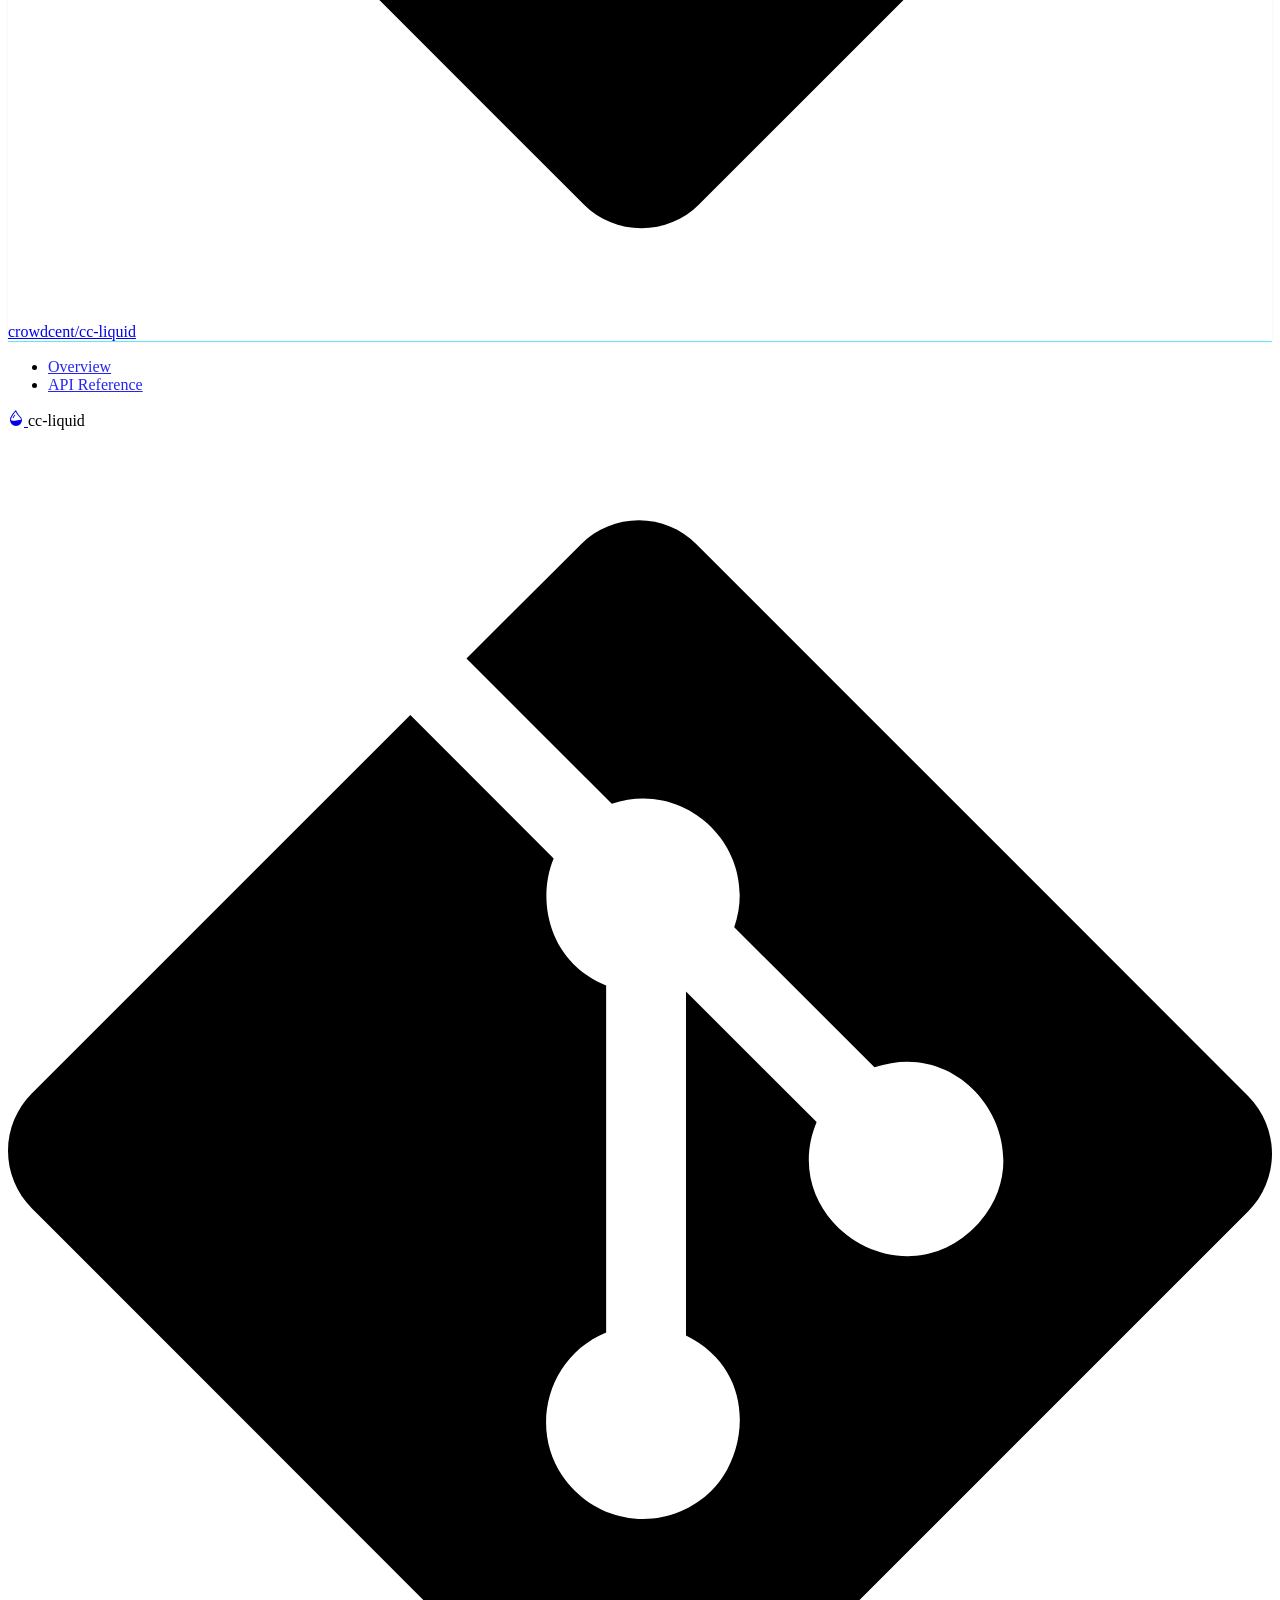
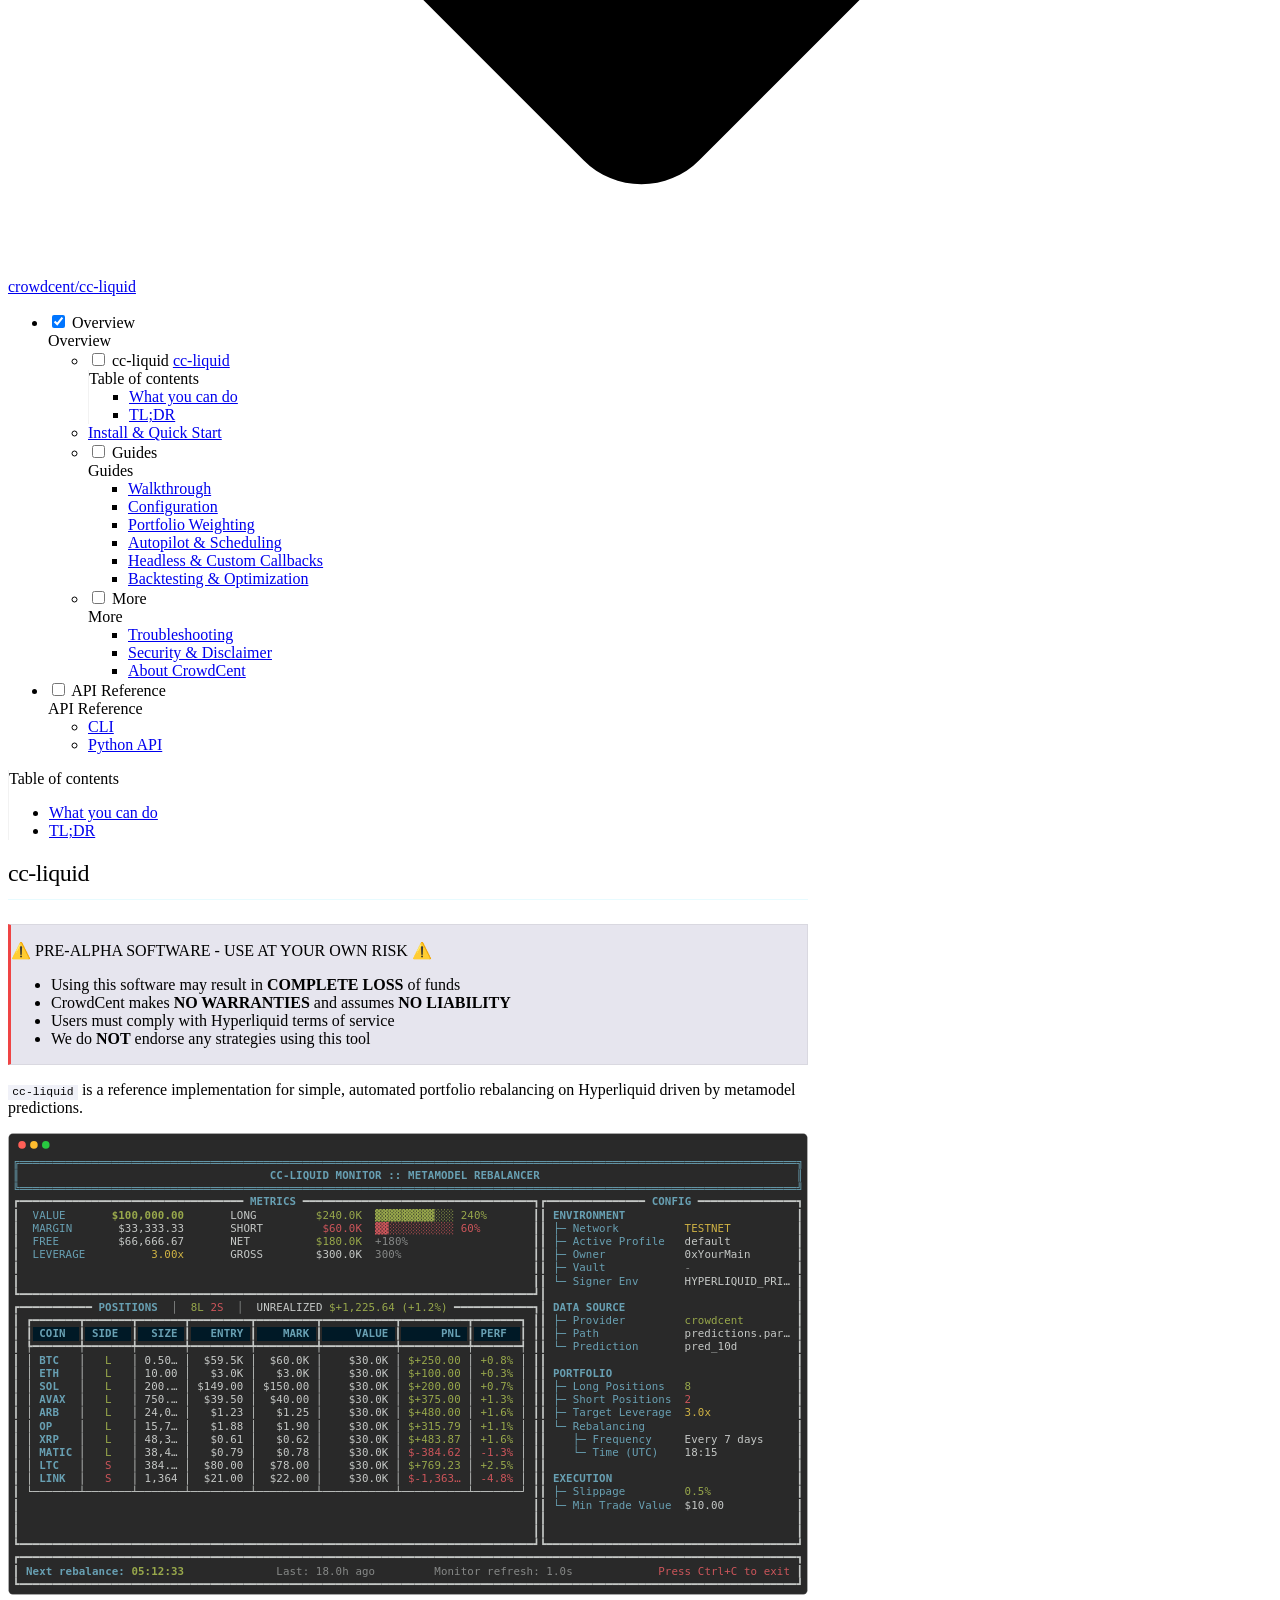
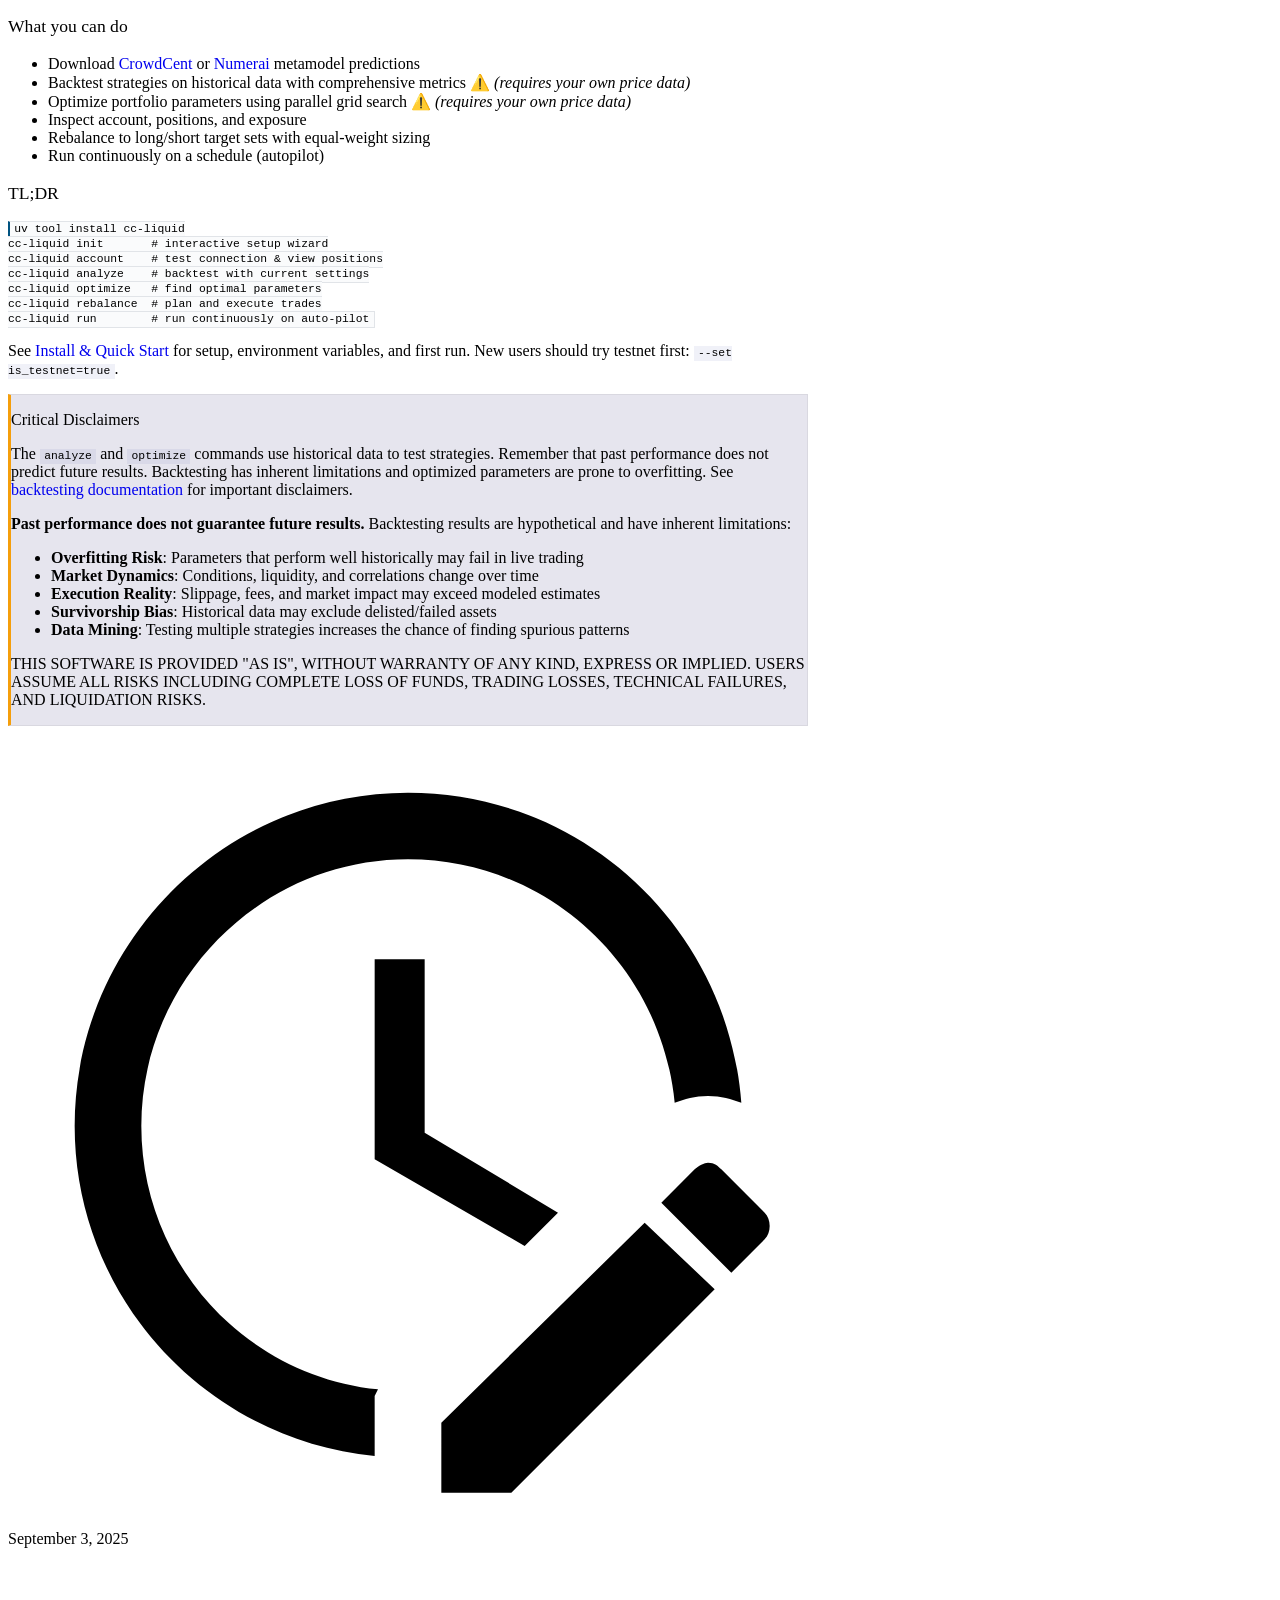
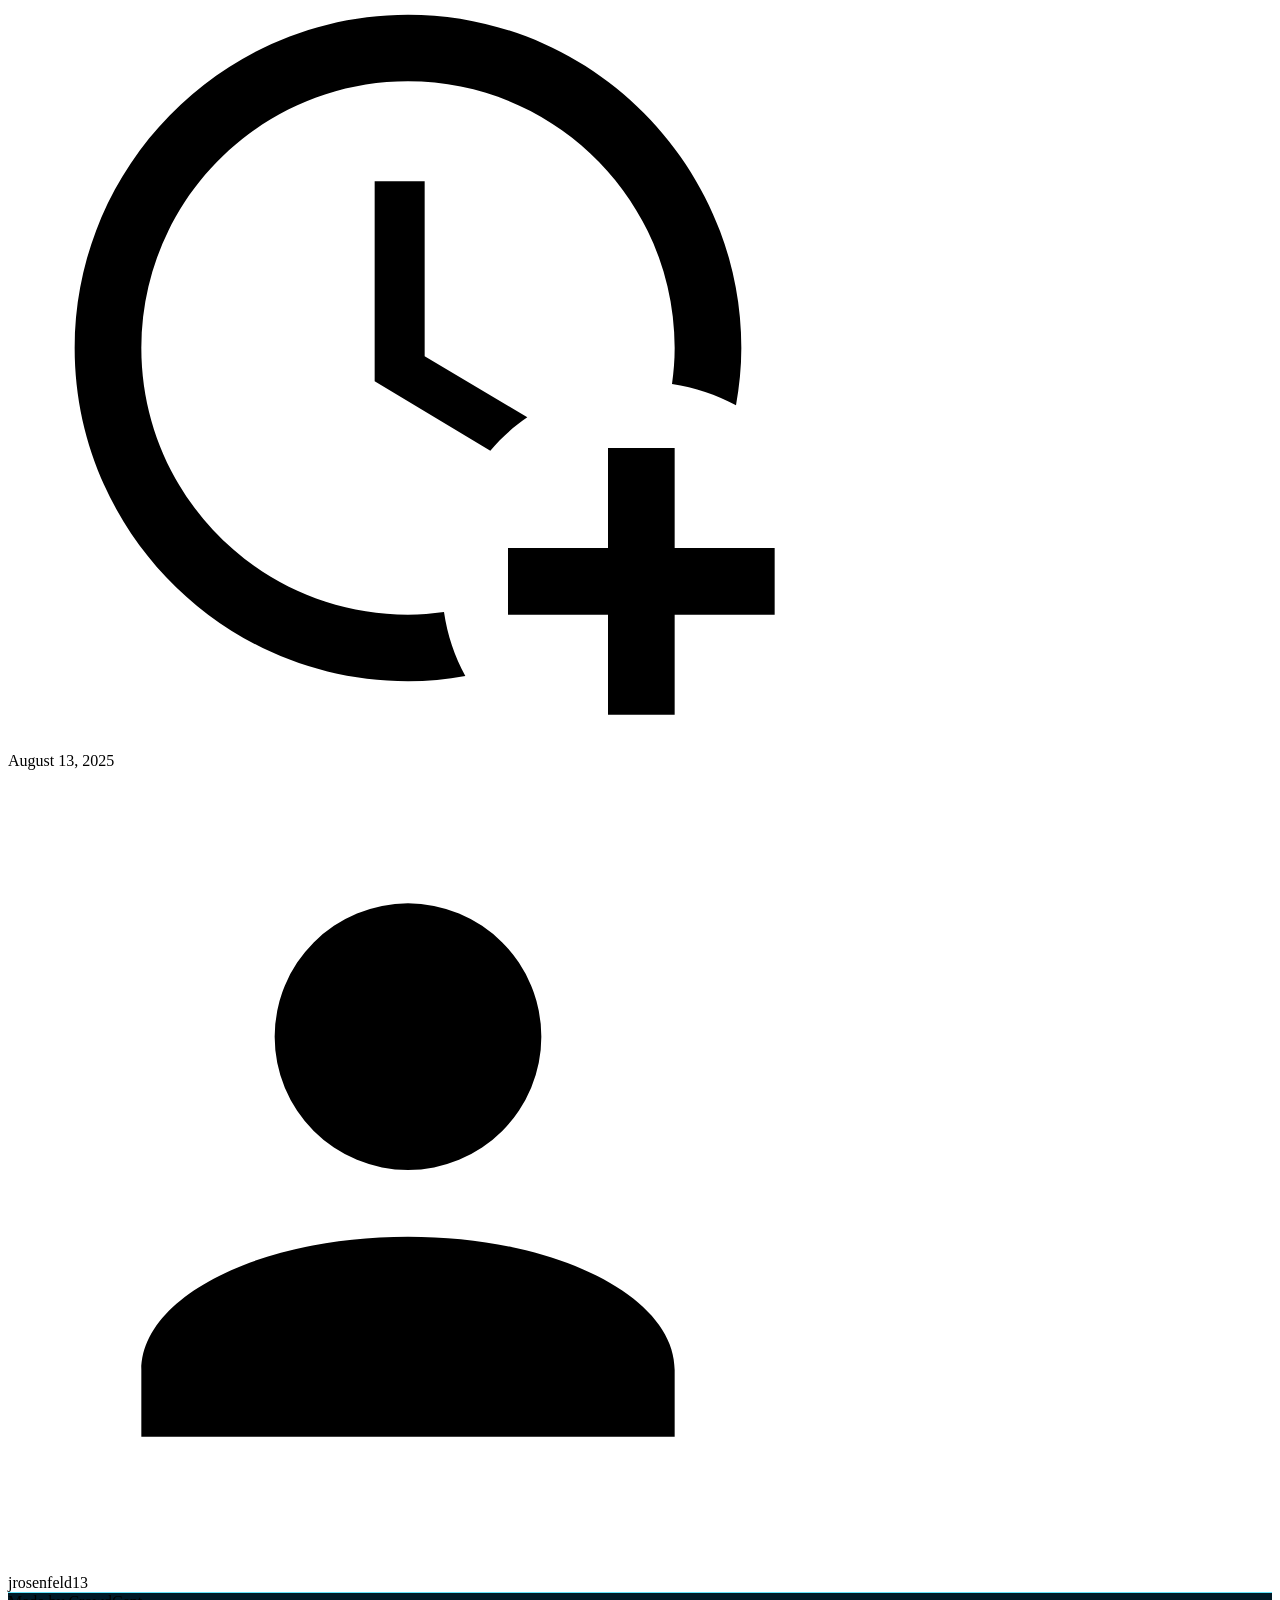
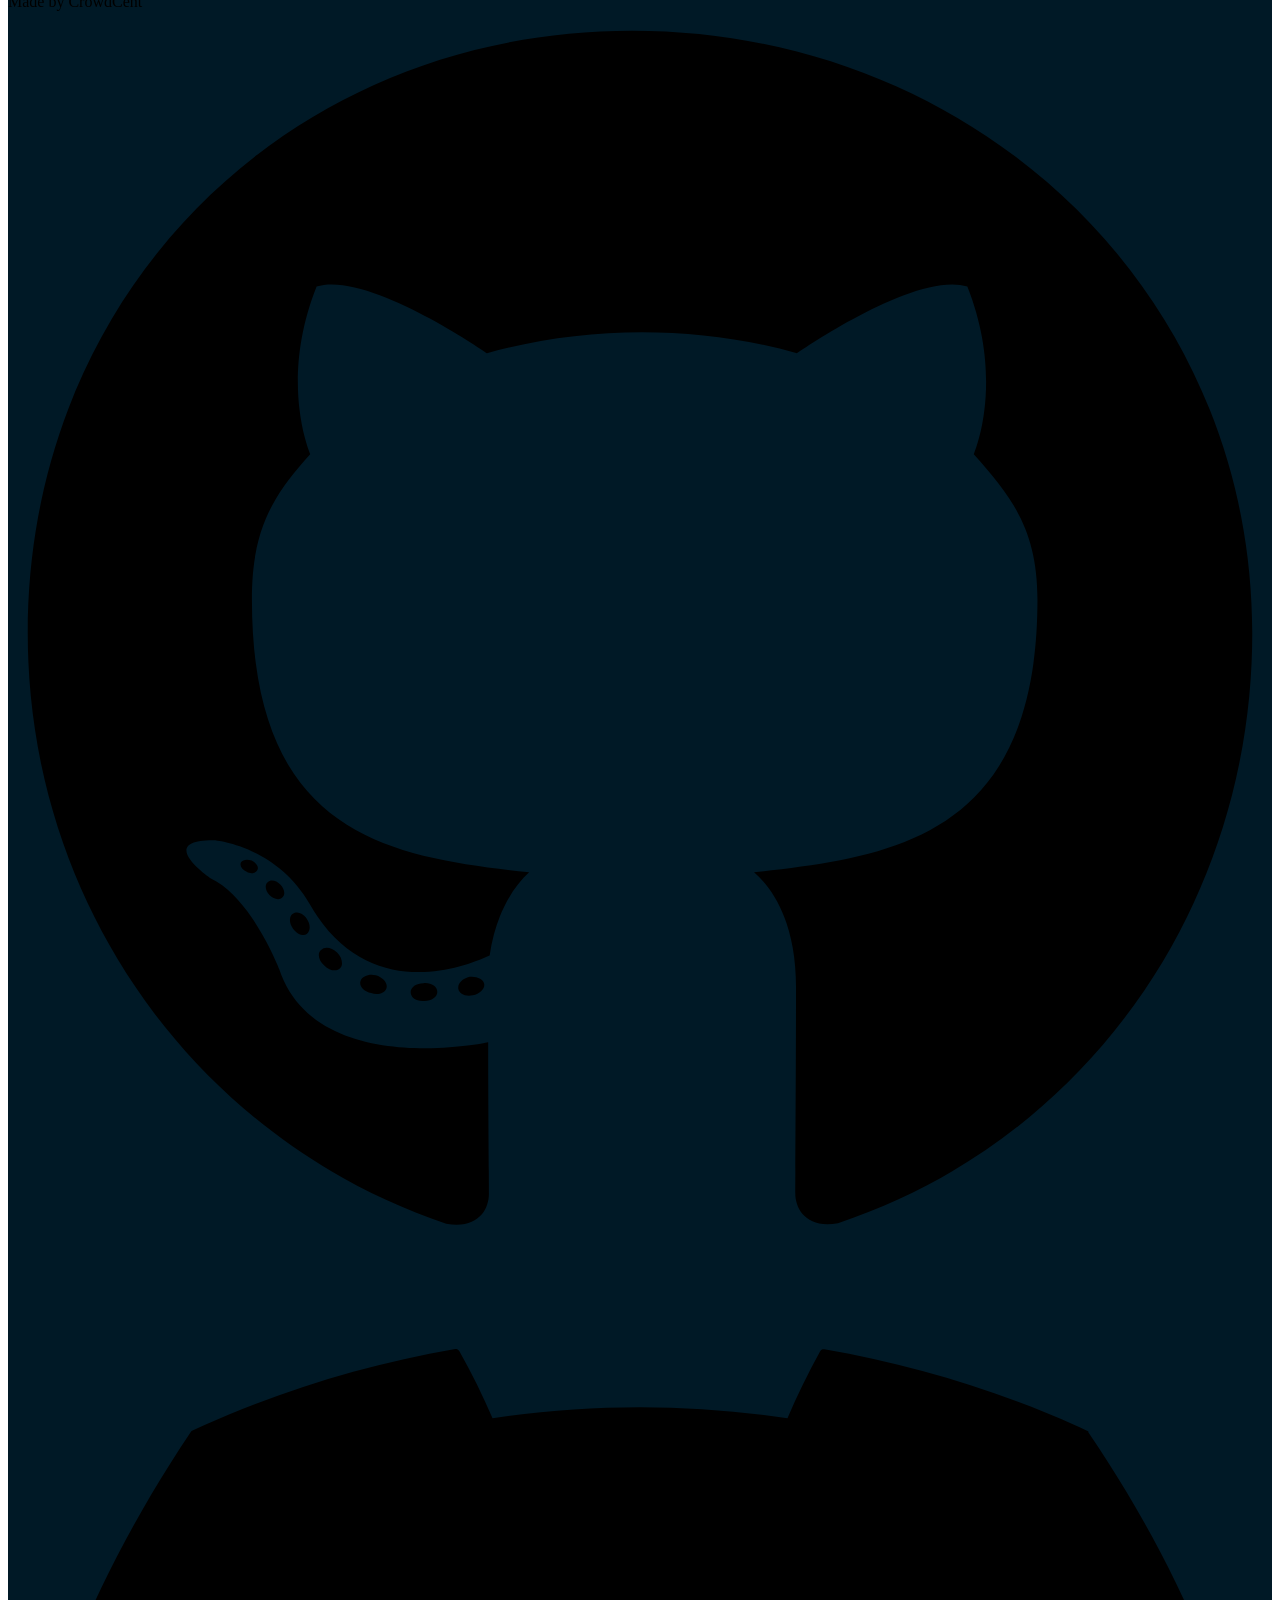
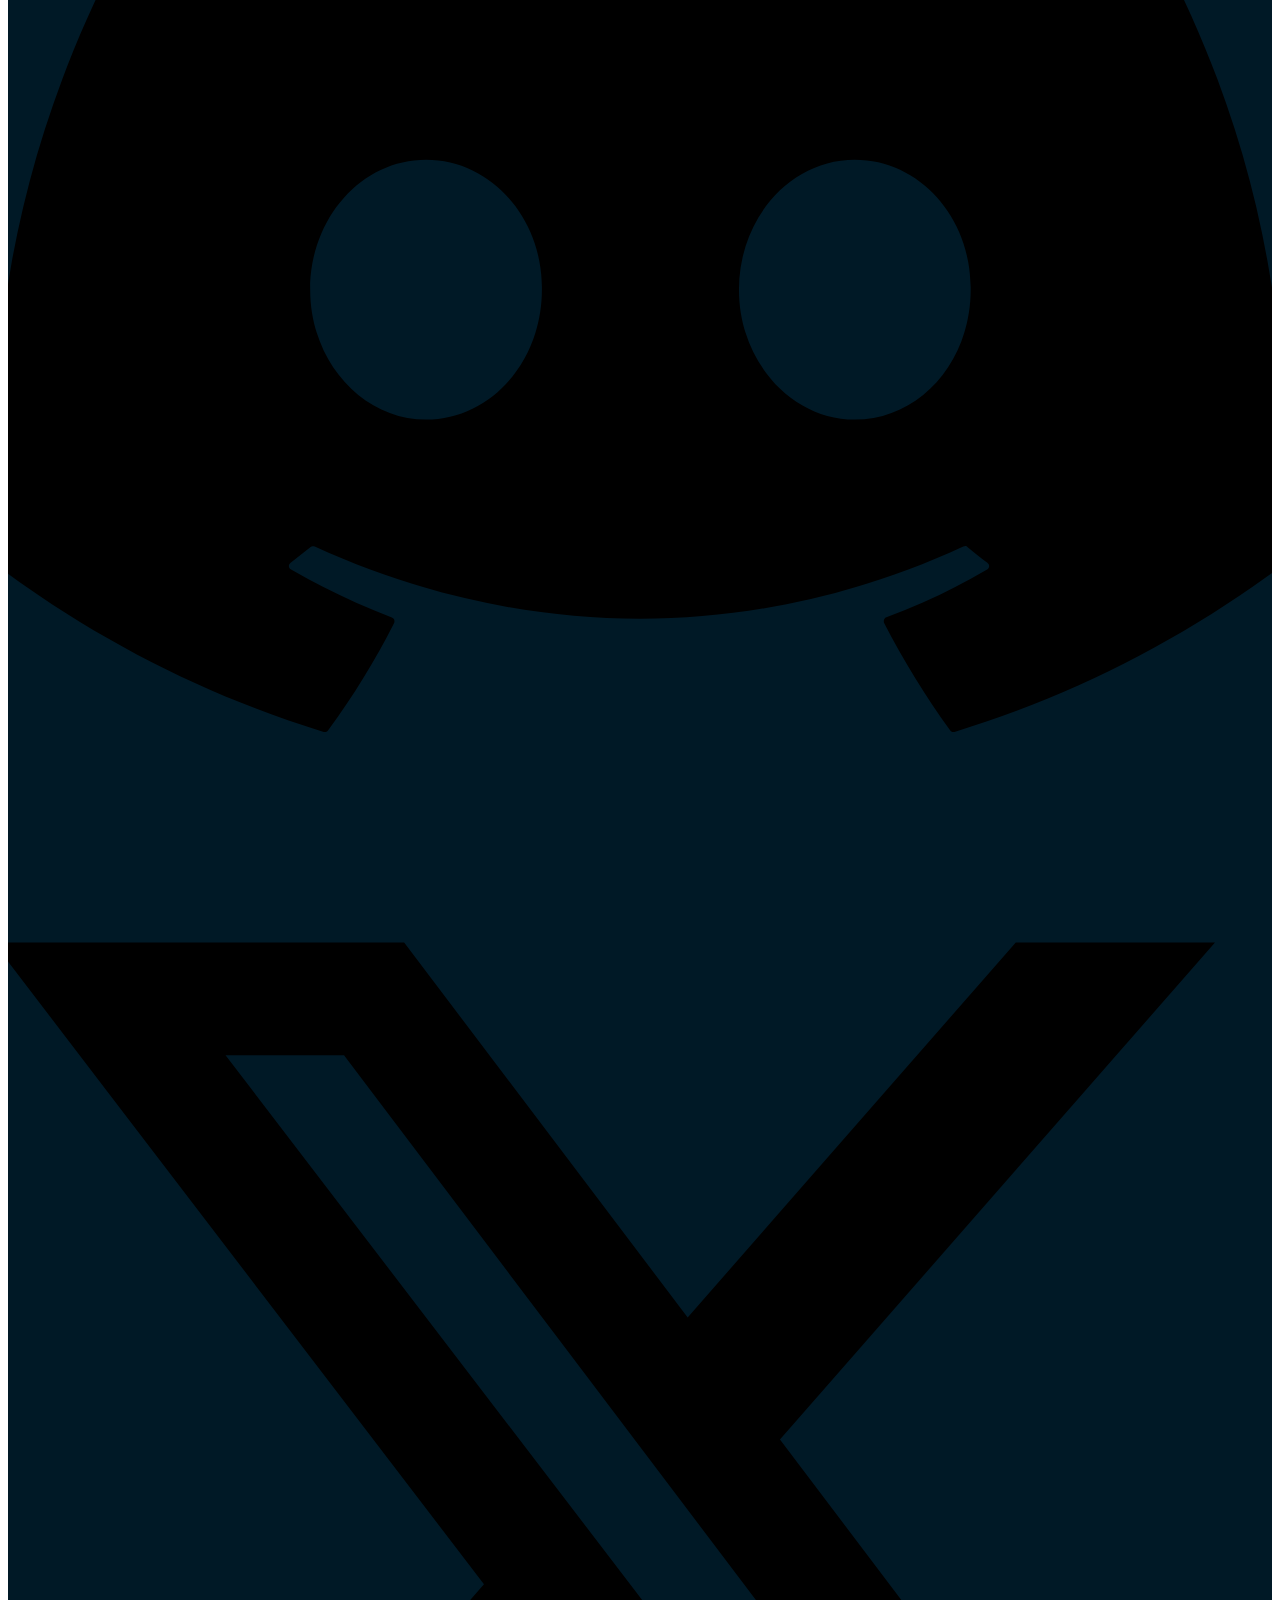
==== commit 0b44f09c: "Deployed 6cf5f43 with MkDocs version: 1.6.1" ====
--- a/index.html
+++ b/index.html
@@ -20,7 +20,7 @@
       
       
       <link rel="icon" href="images/favicon.svg">
-      <meta name="generator" content="mkdocs-1.6.1, mkdocs-material-9.6.18">
+      <meta name="generator" content="mkdocs-1.6.1, mkdocs-material-9.6.20">
     
     
       
@@ -28,7 +28,7 @@
       
     
     
-      <link rel="stylesheet" href="assets/stylesheets/main.7e37652d.min.css">
+      <link rel="stylesheet" href="assets/stylesheets/main.e53b48f4.min.css">
       
         
         <link rel="stylesheet" href="assets/stylesheets/palette.06af60db.min.css">
@@ -203,7 +203,7 @@
         <a href="https://github.com/crowdcent/cc-liquid" title="Go to repository" class="md-source" data-md-component="source">
   <div class="md-source__icon md-icon">
     
-    <svg xmlns="http://www.w3.org/2000/svg" viewBox="0 0 448 512"><!--! Font Awesome Free 7.0.0 by @fontawesome - https://fontawesome.com License - https://fontawesome.com/license/free (Icons: CC BY 4.0, Fonts: SIL OFL 1.1, Code: MIT License) Copyright 2025 Fonticons, Inc.--><path fill="currentColor" d="M439.6 236.1 244 40.5c-5.4-5.5-12.8-8.5-20.4-8.5s-15 3-20.4 8.4L162.5 81l51.5 51.5c27.1-9.1 52.7 16.8 43.4 43.7l49.7 49.7c34.2-11.8 61.2 31 35.5 56.7-26.5 26.5-70.2-2.9-56-37.3L240.3 199v121.9c25.3 12.5 22.3 41.8 9.1 55-6.4 6.4-15.2 10.1-24.3 10.1s-17.8-3.6-24.3-10.1c-17.6-17.6-11.1-46.9 11.2-56v-123c-20.8-8.5-24.6-30.7-18.6-45L142.6 101 8.5 235.1C3 240.6 0 247.9 0 255.5s3 15 8.5 20.4l195.6 195.7c5.4 5.4 12.7 8.4 20.4 8.4s15-3 20.4-8.4l194.7-194.7c5.4-5.4 8.4-12.8 8.4-20.4s-3-15-8.4-20.4"/></svg>
+    <svg xmlns="http://www.w3.org/2000/svg" viewBox="0 0 448 512"><!--! Font Awesome Free 7.0.0 by @fontawesome - https://fontawesome.com License - https://fontawesome.com/license/free (Icons: CC BY 4.0, Fonts: SIL OFL 1.1, Code: MIT License) Copyright 2025 Fonticons, Inc.--><path d="M439.6 236.1 244 40.5c-5.4-5.5-12.8-8.5-20.4-8.5s-15 3-20.4 8.4L162.5 81l51.5 51.5c27.1-9.1 52.7 16.8 43.4 43.7l49.7 49.7c34.2-11.8 61.2 31 35.5 56.7-26.5 26.5-70.2-2.9-56-37.3L240.3 199v121.9c25.3 12.5 22.3 41.8 9.1 55-6.4 6.4-15.2 10.1-24.3 10.1s-17.8-3.6-24.3-10.1c-17.6-17.6-11.1-46.9 11.2-56v-123c-20.8-8.5-24.6-30.7-18.6-45L142.6 101 8.5 235.1C3 240.6 0 247.9 0 255.5s3 15 8.5 20.4l195.6 195.7c5.4 5.4 12.7 8.4 20.4 8.4s15-3 20.4-8.4l194.7-194.7c5.4-5.4 8.4-12.8 8.4-20.4s-3-15-8.4-20.4"/></svg>
   </div>
   <div class="md-source__repository">
     crowdcent/cc-liquid
@@ -306,7 +306,7 @@
       <a href="https://github.com/crowdcent/cc-liquid" title="Go to repository" class="md-source" data-md-component="source">
   <div class="md-source__icon md-icon">
     
-    <svg xmlns="http://www.w3.org/2000/svg" viewBox="0 0 448 512"><!--! Font Awesome Free 7.0.0 by @fontawesome - https://fontawesome.com License - https://fontawesome.com/license/free (Icons: CC BY 4.0, Fonts: SIL OFL 1.1, Code: MIT License) Copyright 2025 Fonticons, Inc.--><path fill="currentColor" d="M439.6 236.1 244 40.5c-5.4-5.5-12.8-8.5-20.4-8.5s-15 3-20.4 8.4L162.5 81l51.5 51.5c27.1-9.1 52.7 16.8 43.4 43.7l49.7 49.7c34.2-11.8 61.2 31 35.5 56.7-26.5 26.5-70.2-2.9-56-37.3L240.3 199v121.9c25.3 12.5 22.3 41.8 9.1 55-6.4 6.4-15.2 10.1-24.3 10.1s-17.8-3.6-24.3-10.1c-17.6-17.6-11.1-46.9 11.2-56v-123c-20.8-8.5-24.6-30.7-18.6-45L142.6 101 8.5 235.1C3 240.6 0 247.9 0 255.5s3 15 8.5 20.4l195.6 195.7c5.4 5.4 12.7 8.4 20.4 8.4s15-3 20.4-8.4l194.7-194.7c5.4-5.4 8.4-12.8 8.4-20.4s-3-15-8.4-20.4"/></svg>
+    <svg xmlns="http://www.w3.org/2000/svg" viewBox="0 0 448 512"><!--! Font Awesome Free 7.0.0 by @fontawesome - https://fontawesome.com License - https://fontawesome.com/license/free (Icons: CC BY 4.0, Fonts: SIL OFL 1.1, Code: MIT License) Copyright 2025 Fonticons, Inc.--><path d="M439.6 236.1 244 40.5c-5.4-5.5-12.8-8.5-20.4-8.5s-15 3-20.4 8.4L162.5 81l51.5 51.5c27.1-9.1 52.7 16.8 43.4 43.7l49.7 49.7c34.2-11.8 61.2 31 35.5 56.7-26.5 26.5-70.2-2.9-56-37.3L240.3 199v121.9c25.3 12.5 22.3 41.8 9.1 55-6.4 6.4-15.2 10.1-24.3 10.1s-17.8-3.6-24.3-10.1c-17.6-17.6-11.1-46.9 11.2-56v-123c-20.8-8.5-24.6-30.7-18.6-45L142.6 101 8.5 235.1C3 240.6 0 247.9 0 255.5s3 15 8.5 20.4l195.6 195.7c5.4 5.4 12.7 8.4 20.4 8.4s15-3 20.4-8.4l194.7-194.7c5.4-5.4 8.4-12.8 8.4-20.4s-3-15-8.4-20.4"/></svg>
   </div>
   <div class="md-source__repository">
     crowdcent/cc-liquid
@@ -550,6 +550,29 @@
   
   <span class="md-ellipsis">
     Configuration
+    
+  </span>
+  
+
+      </a>
+    </li>
+  
+
+              
+            
+              
+                
+  
+  
+  
+  
+    <li class="md-nav__item">
+      <a href="portfolio-weighting/" class="md-nav__link">
+        
+  
+  
+  <span class="md-ellipsis">
+    Portfolio Weighting
     
   </span>
   
@@ -1073,7 +1096,7 @@
       
     
     <a href="https://github.com/crowdcent/cc-liquid" target="_blank" rel="noopener" title="github.com" class="md-social__link">
-      <svg xmlns="http://www.w3.org/2000/svg" viewBox="0 0 512 512"><!--! Font Awesome Free 7.0.0 by @fontawesome - https://fontawesome.com License - https://fontawesome.com/license/free (Icons: CC BY 4.0, Fonts: SIL OFL 1.1, Code: MIT License) Copyright 2025 Fonticons, Inc.--><path fill="currentColor" d="M173.9 397.4c0 2-2.3 3.6-5.2 3.6-3.3.3-5.6-1.3-5.6-3.6 0-2 2.3-3.6 5.2-3.6 3-.3 5.6 1.3 5.6 3.6m-31.1-4.5c-.7 2 1.3 4.3 4.3 4.9 2.6 1 5.6 0 6.2-2s-1.3-4.3-4.3-5.2c-2.6-.7-5.5.3-6.2 2.3m44.2-1.7c-2.9.7-4.9 2.6-4.6 4.9.3 2 2.9 3.3 5.9 2.6 2.9-.7 4.9-2.6 4.6-4.6-.3-1.9-3-3.2-5.9-2.9M252.8 8C114.1 8 8 113.3 8 252c0 110.9 69.8 205.8 169.5 239.2 12.8 2.3 17.3-5.6 17.3-12.1 0-6.2-.3-40.4-.3-61.4 0 0-70 15-84.7-29.8 0 0-11.4-29.1-27.8-36.6 0 0-22.9-15.7 1.6-15.4 0 0 24.9 2 38.6 25.8 21.9 38.6 58.6 27.5 72.9 20.9 2.3-16 8.8-27.1 16-33.7-55.9-6.2-112.3-14.3-112.3-110.5 0-27.5 7.6-41.3 23.6-58.9-2.6-6.5-11.1-33.3 2.6-67.9 20.9-6.5 69 27 69 27 20-5.6 41.5-8.5 62.8-8.5s42.8 2.9 62.8 8.5c0 0 48.1-33.6 69-27 13.7 34.7 5.2 61.4 2.6 67.9 16 17.7 25.8 31.5 25.8 58.9 0 96.5-58.9 104.2-114.8 110.5 9.2 7.9 17 22.9 17 46.4 0 33.7-.3 75.4-.3 83.6 0 6.5 4.6 14.4 17.3 12.1C436.2 457.8 504 362.9 504 252 504 113.3 391.5 8 252.8 8M105.2 352.9c-1.3 1-1 3.3.7 5.2 1.6 1.6 3.9 2.3 5.2 1 1.3-1 1-3.3-.7-5.2-1.6-1.6-3.9-2.3-5.2-1m-10.8-8.1c-.7 1.3.3 2.9 2.3 3.9 1.6 1 3.6.7 4.3-.7.7-1.3-.3-2.9-2.3-3.9-2-.6-3.6-.3-4.3.7m32.4 35.6c-1.6 1.3-1 4.3 1.3 6.2 2.3 2.3 5.2 2.6 6.5 1 1.3-1.3.7-4.3-1.3-6.2-2.2-2.3-5.2-2.6-6.5-1m-11.4-14.7c-1.6 1-1.6 3.6 0 5.9s4.3 3.3 5.6 2.3c1.6-1.3 1.6-3.9 0-6.2-1.4-2.3-4-3.3-5.6-2"/></svg>
+      <svg xmlns="http://www.w3.org/2000/svg" viewBox="0 0 512 512"><!--! Font Awesome Free 7.0.0 by @fontawesome - https://fontawesome.com License - https://fontawesome.com/license/free (Icons: CC BY 4.0, Fonts: SIL OFL 1.1, Code: MIT License) Copyright 2025 Fonticons, Inc.--><path d="M173.9 397.4c0 2-2.3 3.6-5.2 3.6-3.3.3-5.6-1.3-5.6-3.6 0-2 2.3-3.6 5.2-3.6 3-.3 5.6 1.3 5.6 3.6m-31.1-4.5c-.7 2 1.3 4.3 4.3 4.9 2.6 1 5.6 0 6.2-2s-1.3-4.3-4.3-5.2c-2.6-.7-5.5.3-6.2 2.3m44.2-1.7c-2.9.7-4.9 2.6-4.6 4.9.3 2 2.9 3.3 5.9 2.6 2.9-.7 4.9-2.6 4.6-4.6-.3-1.9-3-3.2-5.9-2.9M252.8 8C114.1 8 8 113.3 8 252c0 110.9 69.8 205.8 169.5 239.2 12.8 2.3 17.3-5.6 17.3-12.1 0-6.2-.3-40.4-.3-61.4 0 0-70 15-84.7-29.8 0 0-11.4-29.1-27.8-36.6 0 0-22.9-15.7 1.6-15.4 0 0 24.9 2 38.6 25.8 21.9 38.6 58.6 27.5 72.9 20.9 2.3-16 8.8-27.1 16-33.7-55.9-6.2-112.3-14.3-112.3-110.5 0-27.5 7.6-41.3 23.6-58.9-2.6-6.5-11.1-33.3 2.6-67.9 20.9-6.5 69 27 69 27 20-5.6 41.5-8.5 62.8-8.5s42.8 2.9 62.8 8.5c0 0 48.1-33.6 69-27 13.7 34.7 5.2 61.4 2.6 67.9 16 17.7 25.8 31.5 25.8 58.9 0 96.5-58.9 104.2-114.8 110.5 9.2 7.9 17 22.9 17 46.4 0 33.7-.3 75.4-.3 83.6 0 6.5 4.6 14.4 17.3 12.1C436.2 457.8 504 362.9 504 252 504 113.3 391.5 8 252.8 8M105.2 352.9c-1.3 1-1 3.3.7 5.2 1.6 1.6 3.9 2.3 5.2 1 1.3-1 1-3.3-.7-5.2-1.6-1.6-3.9-2.3-5.2-1m-10.8-8.1c-.7 1.3.3 2.9 2.3 3.9 1.6 1 3.6.7 4.3-.7.7-1.3-.3-2.9-2.3-3.9-2-.6-3.6-.3-4.3.7m32.4 35.6c-1.6 1.3-1 4.3 1.3 6.2 2.3 2.3 5.2 2.6 6.5 1 1.3-1.3.7-4.3-1.3-6.2-2.2-2.3-5.2-2.6-6.5-1m-11.4-14.7c-1.6 1-1.6 3.6 0 5.9s4.3 3.3 5.6 2.3c1.6-1.3 1.6-3.9 0-6.2-1.4-2.3-4-3.3-5.6-2"/></svg>
     </a>
   
     
@@ -1081,7 +1104,7 @@
     
     
     <a href="https://discord.gg/v6ZSGuTbQS" target="_blank" rel="noopener" title="crowdcent on discord" class="md-social__link">
-      <svg xmlns="http://www.w3.org/2000/svg" viewBox="0 0 576 512"><!--! Font Awesome Free 7.0.0 by @fontawesome - https://fontawesome.com License - https://fontawesome.com/license/free (Icons: CC BY 4.0, Fonts: SIL OFL 1.1, Code: MIT License) Copyright 2025 Fonticons, Inc.--><path fill="currentColor" d="M492.5 69.8c-.2-.3-.4-.6-.8-.7-38.1-17.5-78.4-30-119.7-37.1-.4-.1-.8 0-1.1.1s-.6.4-.8.8c-5.5 9.9-10.5 20.2-14.9 30.6-44.6-6.8-89.9-6.8-134.4 0-4.5-10.5-9.5-20.7-15.1-30.6-.2-.3-.5-.6-.8-.8s-.7-.2-1.1-.2C162.5 39 122.2 51.5 84.1 69c-.3.1-.6.4-.8.7C7.1 183.5-13.8 294.6-3.6 404.2c0 .3.1.5.2.8s.3.4.5.6c44.4 32.9 94 58 146.8 74.2.4.1.8.1 1.1 0s.7-.4.9-.7c11.3-15.4 21.4-31.8 30-48.8.1-.2.2-.5.2-.8s0-.5-.1-.8-.2-.5-.4-.6-.4-.3-.7-.4c-15.8-6.1-31.2-13.4-45.9-21.9-.3-.2-.5-.4-.7-.6s-.3-.6-.3-.9 0-.6.2-.9.3-.5.6-.7c3.1-2.3 6.2-4.7 9.1-7.1.3-.2.6-.4.9-.4s.7 0 1 .1c96.2 43.9 200.4 43.9 295.5 0 .3-.1.7-.2 1-.2s.7.2.9.4c2.9 2.4 6 4.9 9.1 7.2.2.2.4.4.6.7s.2.6.2.9-.1.6-.3.9-.4.5-.6.6c-14.7 8.6-30 15.9-45.9 21.8-.2.1-.5.2-.7.4s-.3.4-.4.7-.1.5-.1.8.1.5.2.8c8.8 17 18.8 33.3 30 48.8.2.3.6.6.9.7s.8.1 1.1 0c52.9-16.2 102.6-41.3 147.1-74.2.2-.2.4-.4.5-.6s.2-.5.2-.8c12.3-126.8-20.5-236.9-86.9-334.5zm-302 267.7c-29 0-52.8-26.6-52.8-59.2s23.4-59.2 52.8-59.2c29.7 0 53.3 26.8 52.8 59.2 0 32.7-23.4 59.2-52.8 59.2m195.4 0c-29 0-52.8-26.6-52.8-59.2s23.4-59.2 52.8-59.2c29.7 0 53.3 26.8 52.8 59.2 0 32.7-23.2 59.2-52.8 59.2"/></svg>
+      <svg xmlns="http://www.w3.org/2000/svg" viewBox="0 0 576 512"><!--! Font Awesome Free 7.0.0 by @fontawesome - https://fontawesome.com License - https://fontawesome.com/license/free (Icons: CC BY 4.0, Fonts: SIL OFL 1.1, Code: MIT License) Copyright 2025 Fonticons, Inc.--><path d="M492.5 69.8c-.2-.3-.4-.6-.8-.7-38.1-17.5-78.4-30-119.7-37.1-.4-.1-.8 0-1.1.1s-.6.4-.8.8c-5.5 9.9-10.5 20.2-14.9 30.6-44.6-6.8-89.9-6.8-134.4 0-4.5-10.5-9.5-20.7-15.1-30.6-.2-.3-.5-.6-.8-.8s-.7-.2-1.1-.2C162.5 39 122.2 51.5 84.1 69c-.3.1-.6.4-.8.7C7.1 183.5-13.8 294.6-3.6 404.2c0 .3.1.5.2.8s.3.4.5.6c44.4 32.9 94 58 146.8 74.2.4.1.8.1 1.1 0s.7-.4.9-.7c11.3-15.4 21.4-31.8 30-48.8.1-.2.2-.5.2-.8s0-.5-.1-.8-.2-.5-.4-.6-.4-.3-.7-.4c-15.8-6.1-31.2-13.4-45.9-21.9-.3-.2-.5-.4-.7-.6s-.3-.6-.3-.9 0-.6.2-.9.3-.5.6-.7c3.1-2.3 6.2-4.7 9.1-7.1.3-.2.6-.4.9-.4s.7 0 1 .1c96.2 43.9 200.4 43.9 295.5 0 .3-.1.7-.2 1-.2s.7.2.9.4c2.9 2.4 6 4.9 9.1 7.2.2.2.4.4.6.7s.2.6.2.9-.1.6-.3.9-.4.5-.6.6c-14.7 8.6-30 15.9-45.9 21.8-.2.1-.5.2-.7.4s-.3.4-.4.7-.1.5-.1.8.1.5.2.8c8.8 17 18.8 33.3 30 48.8.2.3.6.6.9.7s.8.1 1.1 0c52.9-16.2 102.6-41.3 147.1-74.2.2-.2.4-.4.5-.6s.2-.5.2-.8c12.3-126.8-20.5-236.9-86.9-334.5zm-302 267.7c-29 0-52.8-26.6-52.8-59.2s23.4-59.2 52.8-59.2c29.7 0 53.3 26.8 52.8 59.2 0 32.7-23.4 59.2-52.8 59.2m195.4 0c-29 0-52.8-26.6-52.8-59.2s23.4-59.2 52.8-59.2c29.7 0 53.3 26.8 52.8 59.2 0 32.7-23.2 59.2-52.8 59.2"/></svg>
     </a>
   
     
@@ -1089,7 +1112,7 @@
     
     
     <a href="https://x.com/CrowdCent" target="_blank" rel="noopener" title="crowdcent on X" class="md-social__link">
-      <svg xmlns="http://www.w3.org/2000/svg" viewBox="0 0 448 512"><!--! Font Awesome Free 7.0.0 by @fontawesome - https://fontawesome.com License - https://fontawesome.com/license/free (Icons: CC BY 4.0, Fonts: SIL OFL 1.1, Code: MIT License) Copyright 2025 Fonticons, Inc.--><path fill="currentColor" d="M357.2 48h70.6L273.6 224.2 455 464H313L201.7 318.6 74.5 464H3.8l164.9-188.5L-5.2 48h145.6l100.5 132.9zm-24.8 373.8h39.1L119.1 88h-42z"/></svg>
+      <svg xmlns="http://www.w3.org/2000/svg" viewBox="0 0 448 512"><!--! Font Awesome Free 7.0.0 by @fontawesome - https://fontawesome.com License - https://fontawesome.com/license/free (Icons: CC BY 4.0, Fonts: SIL OFL 1.1, Code: MIT License) Copyright 2025 Fonticons, Inc.--><path d="M357.2 48h70.6L273.6 224.2 455 464H313L201.7 318.6 74.5 464H3.8l164.9-188.5L-5.2 48h145.6l100.5 132.9zm-24.8 373.8h39.1L119.1 88h-42z"/></svg>
     </a>
   
 </div>
@@ -1109,7 +1132,7 @@
       <script id="__config" type="application/json">{"base": ".", "features": ["navigation.tabs", "navigation.sections", "navigation.expand", "navigation.top", "search.suggest", "search.highlight", "content.tabs.link", "content.code.annotation", "content.code.copy"], "search": "assets/javascripts/workers/search.973d3a69.min.js", "tags": null, "translations": {"clipboard.copied": "Copied to clipboard", "clipboard.copy": "Copy to clipboard", "search.result.more.one": "1 more on this page", "search.result.more.other": "# more on this page", "search.result.none": "No matching documents", "search.result.one": "1 matching document", "search.result.other": "# matching documents", "search.result.placeholder": "Type to start searching", "search.result.term.missing": "Missing", "select.version": "Select version"}, "version": null}</script>
     
     
-      <script src="assets/javascripts/bundle.92b07e13.min.js"></script>
+      <script src="assets/javascripts/bundle.f55a23d4.min.js"></script>
       
     
   </body>
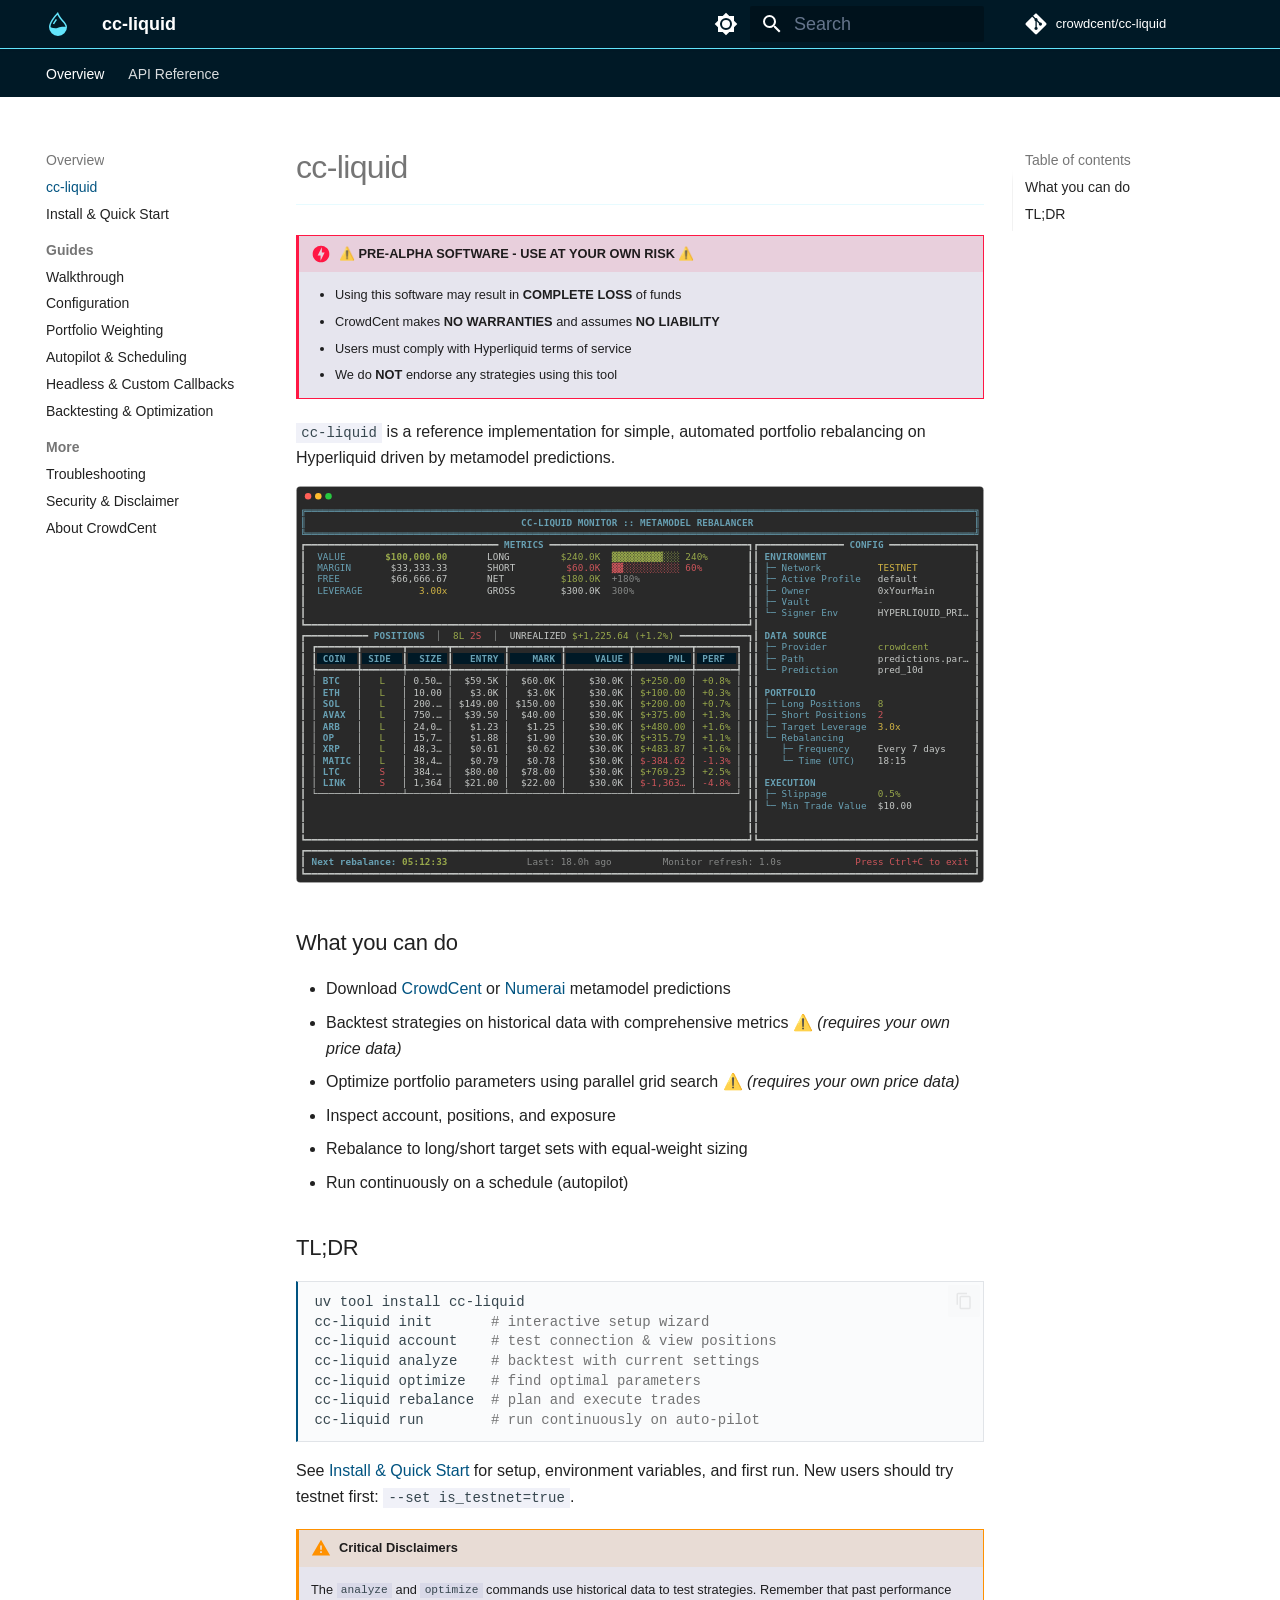
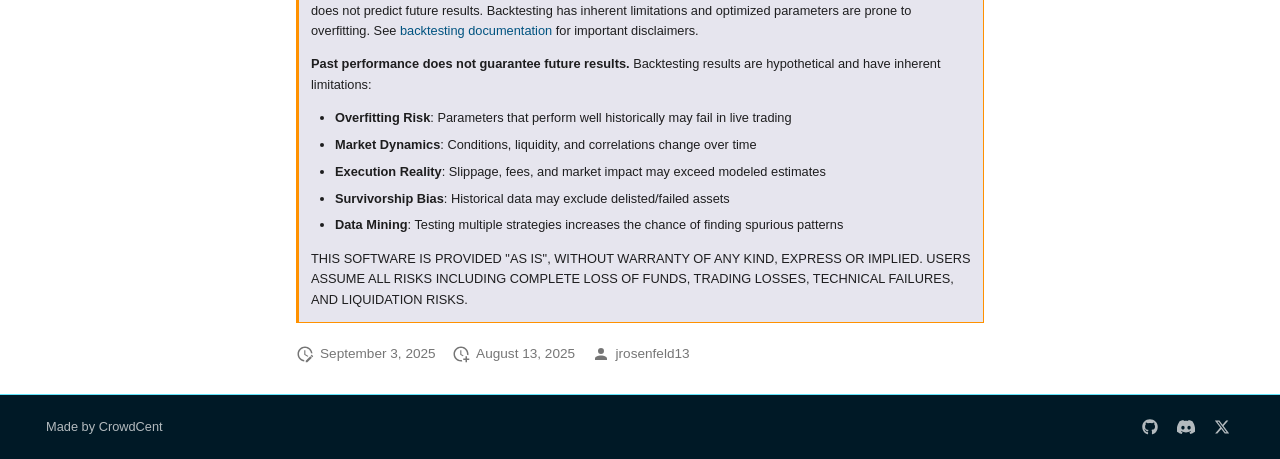
==== commit faedeb3b: "Deployed 16fe50f with MkDocs version: 1.6.1" ====
--- a/index.html
+++ b/index.html
@@ -19,8 +19,11 @@
         <link rel="next" href="install-quickstart/">
       
       
+        
+      
+      
       <link rel="icon" href="images/favicon.svg">
-      <meta name="generator" content="mkdocs-1.6.1, mkdocs-material-9.6.20">
+      <meta name="generator" content="mkdocs-1.6.1, mkdocs-material-9.7.0">
     
     
       
@@ -28,10 +31,10 @@
       
     
     
-      <link rel="stylesheet" href="assets/stylesheets/main.e53b48f4.min.css">
-      
-        
-        <link rel="stylesheet" href="assets/stylesheets/palette.06af60db.min.css">
+      <link rel="stylesheet" href="assets/stylesheets/main.618322db.min.css">
+      
+        
+        <link rel="stylesheet" href="assets/stylesheets/palette.ab4e12ef.min.css">
       
       
 
@@ -58,7 +61,6 @@
     
       
 
-    
     
     
   </head>
@@ -203,7 +205,7 @@
         <a href="https://github.com/crowdcent/cc-liquid" title="Go to repository" class="md-source" data-md-component="source">
   <div class="md-source__icon md-icon">
     
-    <svg xmlns="http://www.w3.org/2000/svg" viewBox="0 0 448 512"><!--! Font Awesome Free 7.0.0 by @fontawesome - https://fontawesome.com License - https://fontawesome.com/license/free (Icons: CC BY 4.0, Fonts: SIL OFL 1.1, Code: MIT License) Copyright 2025 Fonticons, Inc.--><path d="M439.6 236.1 244 40.5c-5.4-5.5-12.8-8.5-20.4-8.5s-15 3-20.4 8.4L162.5 81l51.5 51.5c27.1-9.1 52.7 16.8 43.4 43.7l49.7 49.7c34.2-11.8 61.2 31 35.5 56.7-26.5 26.5-70.2-2.9-56-37.3L240.3 199v121.9c25.3 12.5 22.3 41.8 9.1 55-6.4 6.4-15.2 10.1-24.3 10.1s-17.8-3.6-24.3-10.1c-17.6-17.6-11.1-46.9 11.2-56v-123c-20.8-8.5-24.6-30.7-18.6-45L142.6 101 8.5 235.1C3 240.6 0 247.9 0 255.5s3 15 8.5 20.4l195.6 195.7c5.4 5.4 12.7 8.4 20.4 8.4s15-3 20.4-8.4l194.7-194.7c5.4-5.4 8.4-12.8 8.4-20.4s-3-15-8.4-20.4"/></svg>
+    <svg xmlns="http://www.w3.org/2000/svg" viewBox="0 0 448 512"><!--! Font Awesome Free 7.1.0 by @fontawesome - https://fontawesome.com License - https://fontawesome.com/license/free (Icons: CC BY 4.0, Fonts: SIL OFL 1.1, Code: MIT License) Copyright 2025 Fonticons, Inc.--><path d="M439.6 236.1 244 40.5c-5.4-5.5-12.8-8.5-20.4-8.5s-15 3-20.4 8.4L162.5 81l51.5 51.5c27.1-9.1 52.7 16.8 43.4 43.7l49.7 49.7c34.2-11.8 61.2 31 35.5 56.7-26.5 26.5-70.2-2.9-56-37.3L240.3 199v121.9c25.3 12.5 22.3 41.8 9.1 55-6.4 6.4-15.2 10.1-24.3 10.1s-17.8-3.6-24.3-10.1c-17.6-17.6-11.1-46.9 11.2-56v-123c-20.8-8.5-24.6-30.7-18.6-45L142.6 101 8.5 235.1C3 240.6 0 247.9 0 255.5s3 15 8.5 20.4l195.6 195.7c5.4 5.4 12.7 8.4 20.4 8.4s15-3 20.4-8.4l194.7-194.7c5.4-5.4 8.4-12.8 8.4-20.4s-3-15-8.4-20.4"/></svg>
   </div>
   <div class="md-source__repository">
     crowdcent/cc-liquid
@@ -306,7 +308,7 @@
       <a href="https://github.com/crowdcent/cc-liquid" title="Go to repository" class="md-source" data-md-component="source">
   <div class="md-source__icon md-icon">
     
-    <svg xmlns="http://www.w3.org/2000/svg" viewBox="0 0 448 512"><!--! Font Awesome Free 7.0.0 by @fontawesome - https://fontawesome.com License - https://fontawesome.com/license/free (Icons: CC BY 4.0, Fonts: SIL OFL 1.1, Code: MIT License) Copyright 2025 Fonticons, Inc.--><path d="M439.6 236.1 244 40.5c-5.4-5.5-12.8-8.5-20.4-8.5s-15 3-20.4 8.4L162.5 81l51.5 51.5c27.1-9.1 52.7 16.8 43.4 43.7l49.7 49.7c34.2-11.8 61.2 31 35.5 56.7-26.5 26.5-70.2-2.9-56-37.3L240.3 199v121.9c25.3 12.5 22.3 41.8 9.1 55-6.4 6.4-15.2 10.1-24.3 10.1s-17.8-3.6-24.3-10.1c-17.6-17.6-11.1-46.9 11.2-56v-123c-20.8-8.5-24.6-30.7-18.6-45L142.6 101 8.5 235.1C3 240.6 0 247.9 0 255.5s3 15 8.5 20.4l195.6 195.7c5.4 5.4 12.7 8.4 20.4 8.4s15-3 20.4-8.4l194.7-194.7c5.4-5.4 8.4-12.8 8.4-20.4s-3-15-8.4-20.4"/></svg>
+    <svg xmlns="http://www.w3.org/2000/svg" viewBox="0 0 448 512"><!--! Font Awesome Free 7.1.0 by @fontawesome - https://fontawesome.com License - https://fontawesome.com/license/free (Icons: CC BY 4.0, Fonts: SIL OFL 1.1, Code: MIT License) Copyright 2025 Fonticons, Inc.--><path d="M439.6 236.1 244 40.5c-5.4-5.5-12.8-8.5-20.4-8.5s-15 3-20.4 8.4L162.5 81l51.5 51.5c27.1-9.1 52.7 16.8 43.4 43.7l49.7 49.7c34.2-11.8 61.2 31 35.5 56.7-26.5 26.5-70.2-2.9-56-37.3L240.3 199v121.9c25.3 12.5 22.3 41.8 9.1 55-6.4 6.4-15.2 10.1-24.3 10.1s-17.8-3.6-24.3-10.1c-17.6-17.6-11.1-46.9 11.2-56v-123c-20.8-8.5-24.6-30.7-18.6-45L142.6 101 8.5 235.1C3 240.6 0 247.9 0 255.5s3 15 8.5 20.4l195.6 195.7c5.4 5.4 12.7 8.4 20.4 8.4s15-3 20.4-8.4l194.7-194.7c5.4-5.4 8.4-12.8 8.4-20.4s-3-15-8.4-20.4"/></svg>
   </div>
   <div class="md-source__repository">
     crowdcent/cc-liquid
@@ -349,9 +351,14 @@
   
   
   <span class="md-ellipsis">
+    
+  
     Overview
-    
-  </span>
+  
+
+    
+  </span>
+  
   
 
             <span class="md-nav__icon md-icon"></span>
@@ -360,7 +367,11 @@
         <nav class="md-nav" data-md-level="1" aria-labelledby="__nav_1_label" aria-expanded="true">
           <label class="md-nav__title" for="__nav_1">
             <span class="md-nav__icon md-icon"></span>
-            Overview
+            
+  
+    Overview
+  
+
           </label>
           <ul class="md-nav__list" data-md-scrollfix>
             
@@ -383,9 +394,14 @@
   
   
   <span class="md-ellipsis">
+    
+  
     cc-liquid
-    
-  </span>
+  
+
+    
+  </span>
+  
   
 
           <span class="md-nav__icon md-icon"></span>
@@ -396,9 +412,14 @@
   
   
   <span class="md-ellipsis">
+    
+  
     cc-liquid
-    
-  </span>
+  
+
+    
+  </span>
+  
   
 
       </a>
@@ -419,7 +440,9 @@
         <li class="md-nav__item">
   <a href="#what-you-can-do" class="md-nav__link">
     <span class="md-ellipsis">
-      What you can do
+      
+        What you can do
+      
     </span>
   </a>
   
@@ -428,7 +451,9 @@
         <li class="md-nav__item">
   <a href="#tldr" class="md-nav__link">
     <span class="md-ellipsis">
-      TL;DR
+      
+        TL;DR
+      
     </span>
   </a>
   
@@ -455,9 +480,14 @@
   
   
   <span class="md-ellipsis">
+    
+  
     Install & Quick Start
-    
-  </span>
+  
+
+    
+  </span>
+  
   
 
       </a>
@@ -499,9 +529,14 @@
   
   
   <span class="md-ellipsis">
+    
+  
     Guides
-    
-  </span>
+  
+
+    
+  </span>
+  
   
 
             <span class="md-nav__icon md-icon"></span>
@@ -510,7 +545,11 @@
         <nav class="md-nav" data-md-level="2" aria-labelledby="__nav_1_3_label" aria-expanded="false">
           <label class="md-nav__title" for="__nav_1_3">
             <span class="md-nav__icon md-icon"></span>
-            Guides
+            
+  
+    Guides
+  
+
           </label>
           <ul class="md-nav__list" data-md-scrollfix>
             
@@ -526,9 +565,14 @@
   
   
   <span class="md-ellipsis">
+    
+  
     Walkthrough
-    
-  </span>
+  
+
+    
+  </span>
+  
   
 
       </a>
@@ -549,9 +593,14 @@
   
   
   <span class="md-ellipsis">
+    
+  
     Configuration
-    
-  </span>
+  
+
+    
+  </span>
+  
   
 
       </a>
@@ -572,9 +621,14 @@
   
   
   <span class="md-ellipsis">
+    
+  
     Portfolio Weighting
-    
-  </span>
+  
+
+    
+  </span>
+  
   
 
       </a>
@@ -595,9 +649,14 @@
   
   
   <span class="md-ellipsis">
+    
+  
     Autopilot & Scheduling
-    
-  </span>
+  
+
+    
+  </span>
+  
   
 
       </a>
@@ -618,9 +677,14 @@
   
   
   <span class="md-ellipsis">
+    
+  
     Headless & Custom Callbacks
-    
-  </span>
+  
+
+    
+  </span>
+  
   
 
       </a>
@@ -641,9 +705,14 @@
   
   
   <span class="md-ellipsis">
+    
+  
     Backtesting & Optimization
-    
-  </span>
+  
+
+    
+  </span>
+  
   
 
       </a>
@@ -693,9 +762,14 @@
   
   
   <span class="md-ellipsis">
+    
+  
     More
-    
-  </span>
+  
+
+    
+  </span>
+  
   
 
             <span class="md-nav__icon md-icon"></span>
@@ -704,7 +778,11 @@
         <nav class="md-nav" data-md-level="2" aria-labelledby="__nav_1_4_label" aria-expanded="false">
           <label class="md-nav__title" for="__nav_1_4">
             <span class="md-nav__icon md-icon"></span>
-            More
+            
+  
+    More
+  
+
           </label>
           <ul class="md-nav__list" data-md-scrollfix>
             
@@ -720,9 +798,14 @@
   
   
   <span class="md-ellipsis">
+    
+  
     Troubleshooting
-    
-  </span>
+  
+
+    
+  </span>
+  
   
 
       </a>
@@ -743,9 +826,14 @@
   
   
   <span class="md-ellipsis">
+    
+  
     Security & Disclaimer
-    
-  </span>
+  
+
+    
+  </span>
+  
   
 
       </a>
@@ -766,9 +854,14 @@
   
   
   <span class="md-ellipsis">
+    
+  
     About CrowdCent
-    
-  </span>
+  
+
+    
+  </span>
+  
   
 
       </a>
@@ -822,9 +915,14 @@
   
   
   <span class="md-ellipsis">
+    
+  
     API Reference
-    
-  </span>
+  
+
+    
+  </span>
+  
   
 
             <span class="md-nav__icon md-icon"></span>
@@ -833,7 +931,11 @@
         <nav class="md-nav" data-md-level="1" aria-labelledby="__nav_2_label" aria-expanded="false">
           <label class="md-nav__title" for="__nav_2">
             <span class="md-nav__icon md-icon"></span>
-            API Reference
+            
+  
+    API Reference
+  
+
           </label>
           <ul class="md-nav__list" data-md-scrollfix>
             
@@ -849,9 +951,14 @@
   
   
   <span class="md-ellipsis">
+    
+  
     CLI
-    
-  </span>
+  
+
+    
+  </span>
+  
   
 
       </a>
@@ -872,9 +979,14 @@
   
   
   <span class="md-ellipsis">
+    
+  
     Python API
-    
-  </span>
+  
+
+    
+  </span>
+  
   
 
       </a>
@@ -917,7 +1029,9 @@
         <li class="md-nav__item">
   <a href="#what-you-can-do" class="md-nav__link">
     <span class="md-ellipsis">
-      What you can do
+      
+        What you can do
+      
     </span>
   </a>
   
@@ -926,7 +1040,9 @@
         <li class="md-nav__item">
   <a href="#tldr" class="md-nav__link">
     <span class="md-ellipsis">
-      TL;DR
+      
+        TL;DR
+      
     </span>
   </a>
   
@@ -942,6 +1058,7 @@
           
           
             <div class="md-content" data-md-component="content">
+              
               <article class="md-content__inner md-typeset">
                 
                   
@@ -1096,7 +1213,7 @@
       
     
     <a href="https://github.com/crowdcent/cc-liquid" target="_blank" rel="noopener" title="github.com" class="md-social__link">
-      <svg xmlns="http://www.w3.org/2000/svg" viewBox="0 0 512 512"><!--! Font Awesome Free 7.0.0 by @fontawesome - https://fontawesome.com License - https://fontawesome.com/license/free (Icons: CC BY 4.0, Fonts: SIL OFL 1.1, Code: MIT License) Copyright 2025 Fonticons, Inc.--><path d="M173.9 397.4c0 2-2.3 3.6-5.2 3.6-3.3.3-5.6-1.3-5.6-3.6 0-2 2.3-3.6 5.2-3.6 3-.3 5.6 1.3 5.6 3.6m-31.1-4.5c-.7 2 1.3 4.3 4.3 4.9 2.6 1 5.6 0 6.2-2s-1.3-4.3-4.3-5.2c-2.6-.7-5.5.3-6.2 2.3m44.2-1.7c-2.9.7-4.9 2.6-4.6 4.9.3 2 2.9 3.3 5.9 2.6 2.9-.7 4.9-2.6 4.6-4.6-.3-1.9-3-3.2-5.9-2.9M252.8 8C114.1 8 8 113.3 8 252c0 110.9 69.8 205.8 169.5 239.2 12.8 2.3 17.3-5.6 17.3-12.1 0-6.2-.3-40.4-.3-61.4 0 0-70 15-84.7-29.8 0 0-11.4-29.1-27.8-36.6 0 0-22.9-15.7 1.6-15.4 0 0 24.9 2 38.6 25.8 21.9 38.6 58.6 27.5 72.9 20.9 2.3-16 8.8-27.1 16-33.7-55.9-6.2-112.3-14.3-112.3-110.5 0-27.5 7.6-41.3 23.6-58.9-2.6-6.5-11.1-33.3 2.6-67.9 20.9-6.5 69 27 69 27 20-5.6 41.5-8.5 62.8-8.5s42.8 2.9 62.8 8.5c0 0 48.1-33.6 69-27 13.7 34.7 5.2 61.4 2.6 67.9 16 17.7 25.8 31.5 25.8 58.9 0 96.5-58.9 104.2-114.8 110.5 9.2 7.9 17 22.9 17 46.4 0 33.7-.3 75.4-.3 83.6 0 6.5 4.6 14.4 17.3 12.1C436.2 457.8 504 362.9 504 252 504 113.3 391.5 8 252.8 8M105.2 352.9c-1.3 1-1 3.3.7 5.2 1.6 1.6 3.9 2.3 5.2 1 1.3-1 1-3.3-.7-5.2-1.6-1.6-3.9-2.3-5.2-1m-10.8-8.1c-.7 1.3.3 2.9 2.3 3.9 1.6 1 3.6.7 4.3-.7.7-1.3-.3-2.9-2.3-3.9-2-.6-3.6-.3-4.3.7m32.4 35.6c-1.6 1.3-1 4.3 1.3 6.2 2.3 2.3 5.2 2.6 6.5 1 1.3-1.3.7-4.3-1.3-6.2-2.2-2.3-5.2-2.6-6.5-1m-11.4-14.7c-1.6 1-1.6 3.6 0 5.9s4.3 3.3 5.6 2.3c1.6-1.3 1.6-3.9 0-6.2-1.4-2.3-4-3.3-5.6-2"/></svg>
+      <svg xmlns="http://www.w3.org/2000/svg" viewBox="0 0 512 512"><!--! Font Awesome Free 7.1.0 by @fontawesome - https://fontawesome.com License - https://fontawesome.com/license/free (Icons: CC BY 4.0, Fonts: SIL OFL 1.1, Code: MIT License) Copyright 2025 Fonticons, Inc.--><path d="M173.9 397.4c0 2-2.3 3.6-5.2 3.6-3.3.3-5.6-1.3-5.6-3.6 0-2 2.3-3.6 5.2-3.6 3-.3 5.6 1.3 5.6 3.6m-31.1-4.5c-.7 2 1.3 4.3 4.3 4.9 2.6 1 5.6 0 6.2-2s-1.3-4.3-4.3-5.2c-2.6-.7-5.5.3-6.2 2.3m44.2-1.7c-2.9.7-4.9 2.6-4.6 4.9.3 2 2.9 3.3 5.9 2.6 2.9-.7 4.9-2.6 4.6-4.6-.3-1.9-3-3.2-5.9-2.9M252.8 8C114.1 8 8 113.3 8 252c0 110.9 69.8 205.8 169.5 239.2 12.8 2.3 17.3-5.6 17.3-12.1 0-6.2-.3-40.4-.3-61.4 0 0-70 15-84.7-29.8 0 0-11.4-29.1-27.8-36.6 0 0-22.9-15.7 1.6-15.4 0 0 24.9 2 38.6 25.8 21.9 38.6 58.6 27.5 72.9 20.9 2.3-16 8.8-27.1 16-33.7-55.9-6.2-112.3-14.3-112.3-110.5 0-27.5 7.6-41.3 23.6-58.9-2.6-6.5-11.1-33.3 2.6-67.9 20.9-6.5 69 27 69 27 20-5.6 41.5-8.5 62.8-8.5s42.8 2.9 62.8 8.5c0 0 48.1-33.6 69-27 13.7 34.7 5.2 61.4 2.6 67.9 16 17.7 25.8 31.5 25.8 58.9 0 96.5-58.9 104.2-114.8 110.5 9.2 7.9 17 22.9 17 46.4 0 33.7-.3 75.4-.3 83.6 0 6.5 4.6 14.4 17.3 12.1C436.2 457.8 504 362.9 504 252 504 113.3 391.5 8 252.8 8M105.2 352.9c-1.3 1-1 3.3.7 5.2 1.6 1.6 3.9 2.3 5.2 1 1.3-1 1-3.3-.7-5.2-1.6-1.6-3.9-2.3-5.2-1m-10.8-8.1c-.7 1.3.3 2.9 2.3 3.9 1.6 1 3.6.7 4.3-.7.7-1.3-.3-2.9-2.3-3.9-2-.6-3.6-.3-4.3.7m32.4 35.6c-1.6 1.3-1 4.3 1.3 6.2 2.3 2.3 5.2 2.6 6.5 1 1.3-1.3.7-4.3-1.3-6.2-2.2-2.3-5.2-2.6-6.5-1m-11.4-14.7c-1.6 1-1.6 3.6 0 5.9s4.3 3.3 5.6 2.3c1.6-1.3 1.6-3.9 0-6.2-1.4-2.3-4-3.3-5.6-2"/></svg>
     </a>
   
     
@@ -1104,7 +1221,7 @@
     
     
     <a href="https://discord.gg/v6ZSGuTbQS" target="_blank" rel="noopener" title="crowdcent on discord" class="md-social__link">
-      <svg xmlns="http://www.w3.org/2000/svg" viewBox="0 0 576 512"><!--! Font Awesome Free 7.0.0 by @fontawesome - https://fontawesome.com License - https://fontawesome.com/license/free (Icons: CC BY 4.0, Fonts: SIL OFL 1.1, Code: MIT License) Copyright 2025 Fonticons, Inc.--><path d="M492.5 69.8c-.2-.3-.4-.6-.8-.7-38.1-17.5-78.4-30-119.7-37.1-.4-.1-.8 0-1.1.1s-.6.4-.8.8c-5.5 9.9-10.5 20.2-14.9 30.6-44.6-6.8-89.9-6.8-134.4 0-4.5-10.5-9.5-20.7-15.1-30.6-.2-.3-.5-.6-.8-.8s-.7-.2-1.1-.2C162.5 39 122.2 51.5 84.1 69c-.3.1-.6.4-.8.7C7.1 183.5-13.8 294.6-3.6 404.2c0 .3.1.5.2.8s.3.4.5.6c44.4 32.9 94 58 146.8 74.2.4.1.8.1 1.1 0s.7-.4.9-.7c11.3-15.4 21.4-31.8 30-48.8.1-.2.2-.5.2-.8s0-.5-.1-.8-.2-.5-.4-.6-.4-.3-.7-.4c-15.8-6.1-31.2-13.4-45.9-21.9-.3-.2-.5-.4-.7-.6s-.3-.6-.3-.9 0-.6.2-.9.3-.5.6-.7c3.1-2.3 6.2-4.7 9.1-7.1.3-.2.6-.4.9-.4s.7 0 1 .1c96.2 43.9 200.4 43.9 295.5 0 .3-.1.7-.2 1-.2s.7.2.9.4c2.9 2.4 6 4.9 9.1 7.2.2.2.4.4.6.7s.2.6.2.9-.1.6-.3.9-.4.5-.6.6c-14.7 8.6-30 15.9-45.9 21.8-.2.1-.5.2-.7.4s-.3.4-.4.7-.1.5-.1.8.1.5.2.8c8.8 17 18.8 33.3 30 48.8.2.3.6.6.9.7s.8.1 1.1 0c52.9-16.2 102.6-41.3 147.1-74.2.2-.2.4-.4.5-.6s.2-.5.2-.8c12.3-126.8-20.5-236.9-86.9-334.5zm-302 267.7c-29 0-52.8-26.6-52.8-59.2s23.4-59.2 52.8-59.2c29.7 0 53.3 26.8 52.8 59.2 0 32.7-23.4 59.2-52.8 59.2m195.4 0c-29 0-52.8-26.6-52.8-59.2s23.4-59.2 52.8-59.2c29.7 0 53.3 26.8 52.8 59.2 0 32.7-23.2 59.2-52.8 59.2"/></svg>
+      <svg xmlns="http://www.w3.org/2000/svg" viewBox="0 0 576 512"><!--! Font Awesome Free 7.1.0 by @fontawesome - https://fontawesome.com License - https://fontawesome.com/license/free (Icons: CC BY 4.0, Fonts: SIL OFL 1.1, Code: MIT License) Copyright 2025 Fonticons, Inc.--><path d="M492.5 69.8c-.2-.3-.4-.6-.8-.7-38.1-17.5-78.4-30-119.7-37.1-.4-.1-.8 0-1.1.1s-.6.4-.8.8c-5.5 9.9-10.5 20.2-14.9 30.6-44.6-6.8-89.9-6.8-134.4 0-4.5-10.5-9.5-20.7-15.1-30.6-.2-.3-.5-.6-.8-.8s-.7-.2-1.1-.2C162.5 39 122.2 51.5 84.1 69c-.3.1-.6.4-.8.7C7.1 183.5-13.8 294.6-3.6 404.2c0 .3.1.5.2.8s.3.4.5.6c44.4 32.9 94 58 146.8 74.2.4.1.8.1 1.1 0s.7-.4.9-.7c11.3-15.4 21.4-31.8 30-48.8.1-.2.2-.5.2-.8s0-.5-.1-.8-.2-.5-.4-.6-.4-.3-.7-.4c-15.8-6.1-31.2-13.4-45.9-21.9-.3-.2-.5-.4-.7-.6s-.3-.6-.3-.9 0-.6.2-.9.3-.5.6-.7c3.1-2.3 6.2-4.7 9.1-7.1.3-.2.6-.4.9-.4s.7 0 1 .1c96.2 43.9 200.4 43.9 295.5 0 .3-.1.7-.2 1-.2s.7.2.9.4c2.9 2.4 6 4.9 9.1 7.2.2.2.4.4.6.7s.2.6.2.9-.1.6-.3.9-.4.5-.6.6c-14.7 8.6-30 15.9-45.9 21.8-.2.1-.5.2-.7.4s-.3.4-.4.7-.1.5-.1.8.1.5.2.8c8.8 17 18.8 33.3 30 48.8.2.3.6.6.9.7s.8.1 1.1 0c52.9-16.2 102.6-41.3 147.1-74.2.2-.2.4-.4.5-.6s.2-.5.2-.8c12.3-126.8-20.5-236.9-86.9-334.5zm-302 267.7c-29 0-52.8-26.6-52.8-59.2s23.4-59.2 52.8-59.2c29.7 0 53.3 26.8 52.8 59.2 0 32.7-23.4 59.2-52.8 59.2m195.4 0c-29 0-52.8-26.6-52.8-59.2s23.4-59.2 52.8-59.2c29.7 0 53.3 26.8 52.8 59.2 0 32.7-23.2 59.2-52.8 59.2"/></svg>
     </a>
   
     
@@ -1112,7 +1229,7 @@
     
     
     <a href="https://x.com/CrowdCent" target="_blank" rel="noopener" title="crowdcent on X" class="md-social__link">
-      <svg xmlns="http://www.w3.org/2000/svg" viewBox="0 0 448 512"><!--! Font Awesome Free 7.0.0 by @fontawesome - https://fontawesome.com License - https://fontawesome.com/license/free (Icons: CC BY 4.0, Fonts: SIL OFL 1.1, Code: MIT License) Copyright 2025 Fonticons, Inc.--><path d="M357.2 48h70.6L273.6 224.2 455 464H313L201.7 318.6 74.5 464H3.8l164.9-188.5L-5.2 48h145.6l100.5 132.9zm-24.8 373.8h39.1L119.1 88h-42z"/></svg>
+      <svg xmlns="http://www.w3.org/2000/svg" viewBox="0 0 448 512"><!--! Font Awesome Free 7.1.0 by @fontawesome - https://fontawesome.com License - https://fontawesome.com/license/free (Icons: CC BY 4.0, Fonts: SIL OFL 1.1, Code: MIT License) Copyright 2025 Fonticons, Inc.--><path d="M357.2 48h70.6L273.6 224.2 455 464H313L201.7 318.6 74.5 464H3.8l164.9-188.5L-5.2 48h145.6l100.5 132.9zm-24.8 373.8h39.1L119.1 88h-42z"/></svg>
     </a>
   
 </div>
@@ -1129,10 +1246,11 @@
     
     
       
-      <script id="__config" type="application/json">{"base": ".", "features": ["navigation.tabs", "navigation.sections", "navigation.expand", "navigation.top", "search.suggest", "search.highlight", "content.tabs.link", "content.code.annotation", "content.code.copy"], "search": "assets/javascripts/workers/search.973d3a69.min.js", "tags": null, "translations": {"clipboard.copied": "Copied to clipboard", "clipboard.copy": "Copy to clipboard", "search.result.more.one": "1 more on this page", "search.result.more.other": "# more on this page", "search.result.none": "No matching documents", "search.result.one": "1 matching document", "search.result.other": "# matching documents", "search.result.placeholder": "Type to start searching", "search.result.term.missing": "Missing", "select.version": "Select version"}, "version": null}</script>
-    
-    
-      <script src="assets/javascripts/bundle.f55a23d4.min.js"></script>
+      
+      <script id="__config" type="application/json">{"annotate": null, "base": ".", "features": ["navigation.tabs", "navigation.sections", "navigation.expand", "navigation.top", "search.suggest", "search.highlight", "content.tabs.link", "content.code.annotation", "content.code.copy"], "search": "assets/javascripts/workers/search.7a47a382.min.js", "tags": null, "translations": {"clipboard.copied": "Copied to clipboard", "clipboard.copy": "Copy to clipboard", "search.result.more.one": "1 more on this page", "search.result.more.other": "# more on this page", "search.result.none": "No matching documents", "search.result.one": "1 matching document", "search.result.other": "# matching documents", "search.result.placeholder": "Type to start searching", "search.result.term.missing": "Missing", "select.version": "Select version"}, "version": null}</script>
+    
+    
+      <script src="assets/javascripts/bundle.e71a0d61.min.js"></script>
       
     
   </body>
--- a/assets/_mkdocstrings.css
+++ b/assets/_mkdocstrings.css
@@ -211,3 +211,27 @@
   color: inherit;
   border-bottom: 1px dotted currentcolor;
 }
+
+/* Source code blocks (admonitions). */
+:root {
+  --md-admonition-icon--mkdocstrings-source: url('data:image/svg+xml;charset=utf-8,<svg xmlns="http://www.w3.org/2000/svg" viewBox="0 0 24 24"><path d="M15.22 4.97a.75.75 0 0 1 1.06 0l6.5 6.5a.75.75 0 0 1 0 1.06l-6.5 6.5a.749.749 0 0 1-1.275-.326.75.75 0 0 1 .215-.734L21.19 12l-5.97-5.97a.75.75 0 0 1 0-1.06m-6.44 0a.75.75 0 0 1 0 1.06L2.81 12l5.97 5.97a.749.749 0 0 1-.326 1.275.75.75 0 0 1-.734-.215l-6.5-6.5a.75.75 0 0 1 0-1.06l6.5-6.5a.75.75 0 0 1 1.06 0"/></svg>')
+}
+.md-typeset .admonition.mkdocstrings-source,
+.md-typeset details.mkdocstrings-source {
+  border: none;
+  padding: 0;
+}
+.md-typeset .admonition.mkdocstrings-source:focus-within,
+.md-typeset details.mkdocstrings-source:focus-within {
+  box-shadow: none;
+}
+.md-typeset .mkdocstrings-source > .admonition-title,
+.md-typeset .mkdocstrings-source > summary {
+  background-color: inherit;
+}
+.md-typeset .mkdocstrings-source > .admonition-title::before,
+.md-typeset .mkdocstrings-source > summary::before {
+  background-color: var(--md-default-fg-color);
+  -webkit-mask-image: var(--md-admonition-icon--mkdocstrings-source);
+          mask-image: var(--md-admonition-icon--mkdocstrings-source);
+}
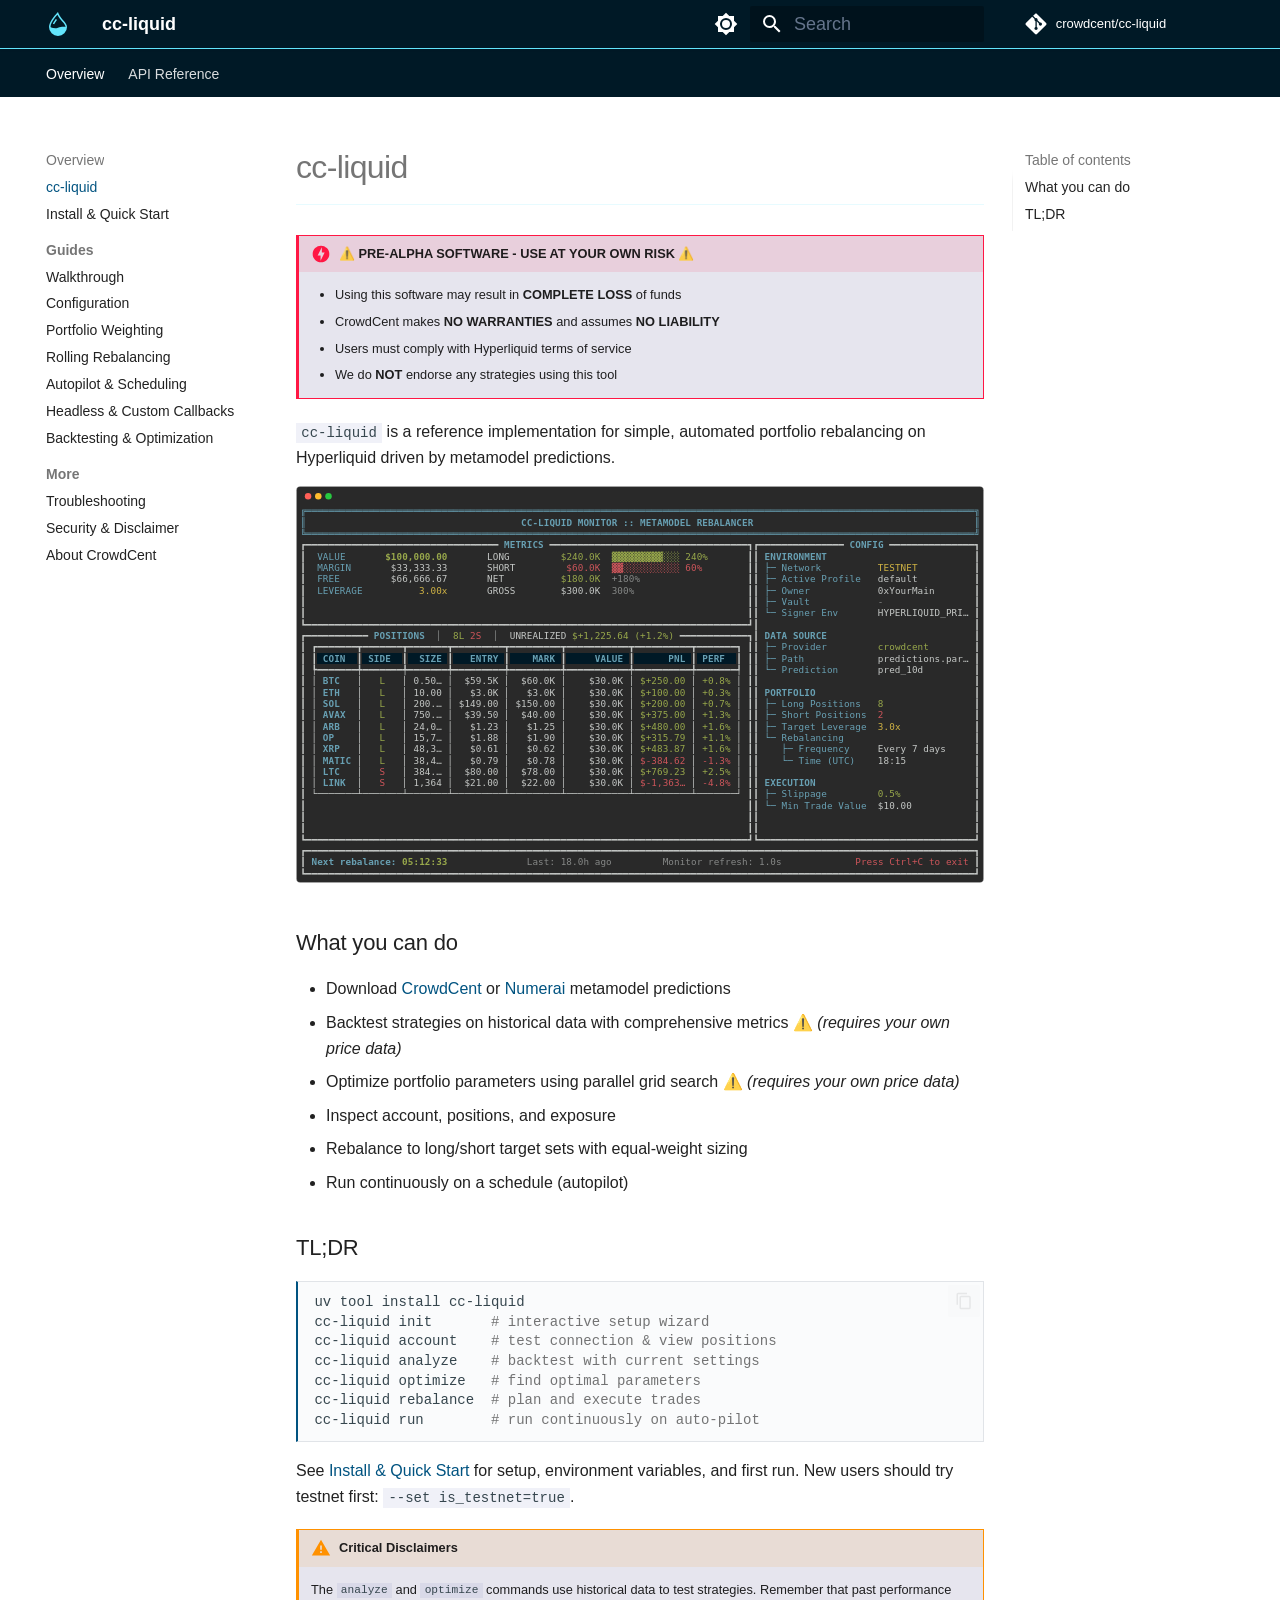
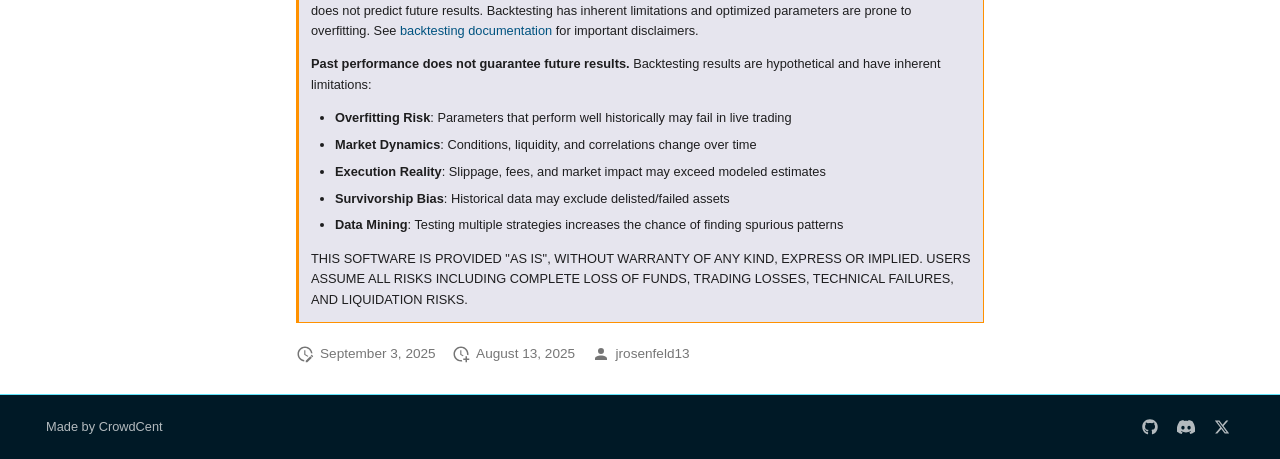
==== commit a226c09c: "Deployed 5453aab with MkDocs version: 1.6.1" ====
--- a/index.html
+++ b/index.html
@@ -624,6 +624,34 @@
     
   
     Portfolio Weighting
+  
+
+    
+  </span>
+  
+  
+
+      </a>
+    </li>
+  
+
+              
+            
+              
+                
+  
+  
+  
+  
+    <li class="md-nav__item">
+      <a href="rolling-rebalancing/" class="md-nav__link">
+        
+  
+  
+  <span class="md-ellipsis">
+    
+  
+    Rolling Rebalancing
   
 
     
